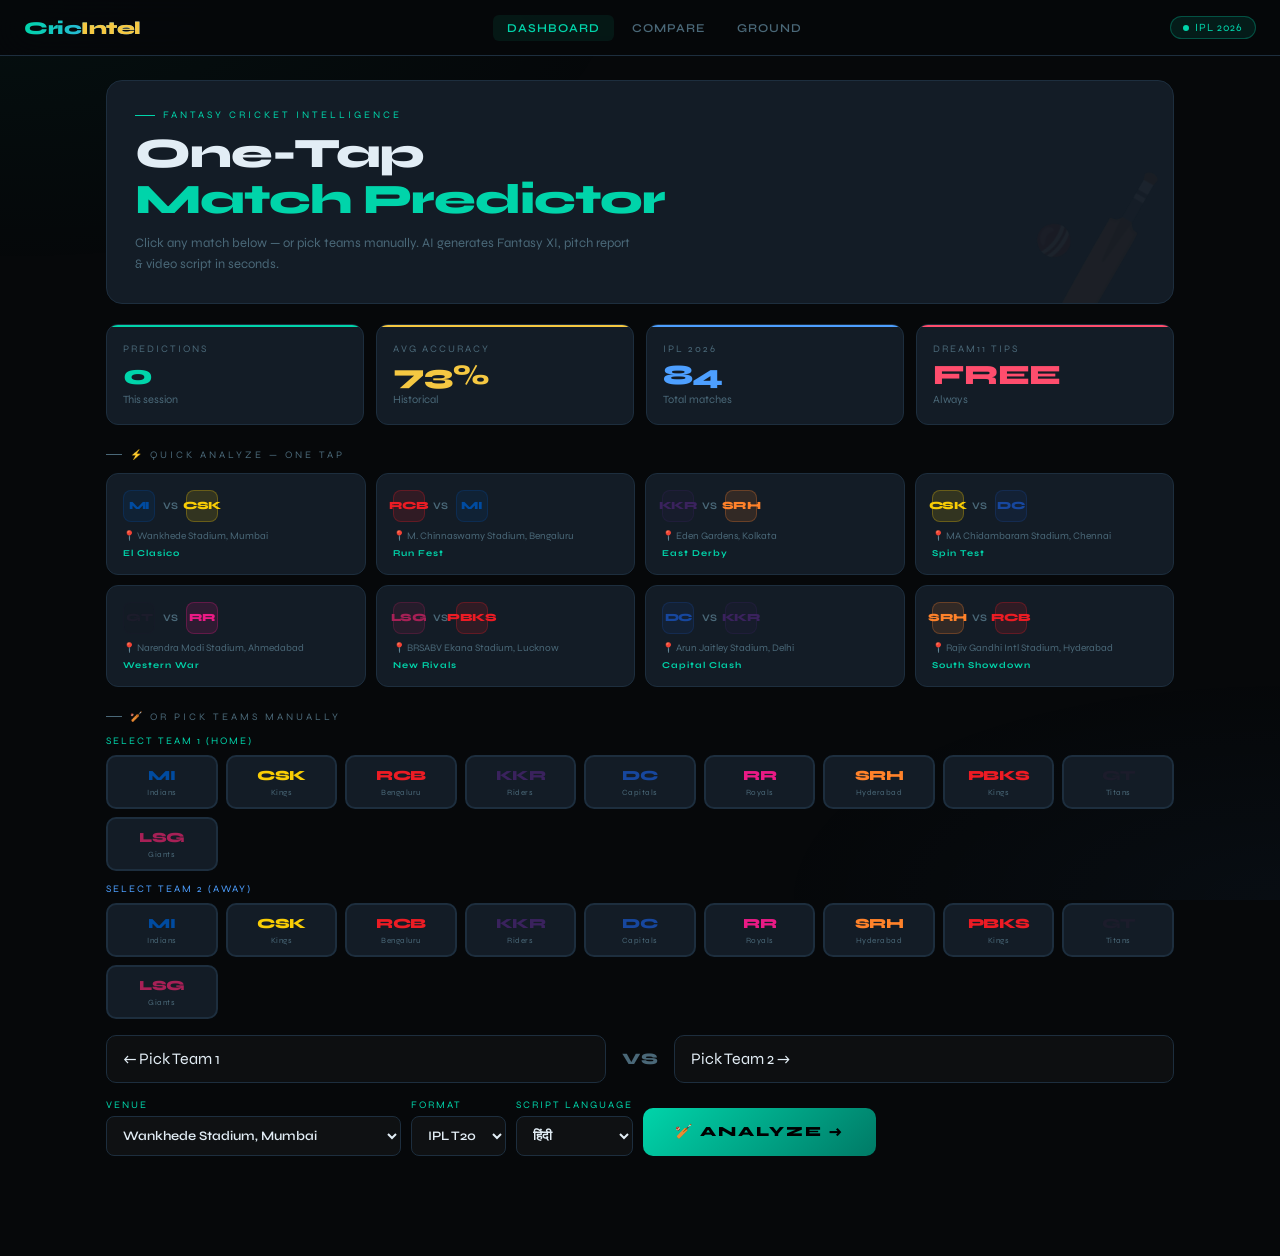
==== index.html @ 8ac92ce8 "Update index.html" ====
<!DOCTYPE html>
<html lang="en">
<head>
<meta charset="UTF-8"/>
<meta name="viewport" content="width=device-width,initial-scale=1.0"/>
<title>CricIntel — Fantasy Cricket Intelligence</title>
<link href="https://fonts.googleapis.com/css2?family=Syne:wght@400;600;700;800&family=DM+Mono:wght@400;500&family=Noto+Sans+Devanagari:wght@400;600&display=swap" rel="stylesheet"/>
<style>
:root {
  --bg: #06080A;
  --s1: #0C1117;
  --s2: #111820;
  --card: #131C26;
  --border: #1D2E3E;
  --accent: #00D4AA;
  --gold: #F5C842;
  --red: #FF4D6D;
  --blue: #4D9FFF;
  --text: #E2EDF5;
  --muted: #4A6878;
  --dim: #2A4050;
  --mono: 'DM Mono', monospace;
}
*{margin:0;padding:0;box-sizing:border-box;}
html{scroll-behavior:smooth;}
body{
  background:var(--bg);
  color:var(--text);
  font-family:'Syne',sans-serif;
  min-height:100vh;
  overflow-x:hidden;
}
body::before{
  content:'';position:fixed;inset:0;
  background:
    radial-gradient(ellipse 100% 60% at 0% 0%,rgba(0,212,170,0.04) 0%,transparent 50%),
    radial-gradient(ellipse 80% 50% at 100% 100%,rgba(77,159,255,0.04) 0%,transparent 50%);
  pointer-events:none;z-index:0;
}

/* NAV */
nav{
  position:sticky;top:0;z-index:100;
  background:rgba(6,8,10,0.85);
  backdrop-filter:blur(20px);
  border-bottom:1px solid var(--border);
  padding:0 24px;
  display:flex;align-items:center;justify-content:space-between;
  height:56px;
}
.nav-logo{
  font-size:18px;font-weight:800;letter-spacing:-0.5px;
  background:linear-gradient(90deg,var(--accent),var(--blue));
  -webkit-background-clip:text;-webkit-text-fill-color:transparent;background-clip:text;
}
.nav-logo span{color:var(--gold);-webkit-text-fill-color:var(--gold);}
.nav-tabs{display:flex;gap:4px;}
.nav-tab{
  background:none;border:none;color:var(--muted);cursor:pointer;
  font-family:'Syne',sans-serif;font-size:12px;font-weight:600;
  letter-spacing:1px;padding:6px 14px;border-radius:6px;
  text-transform:uppercase;transition:all 0.2s;
}
.nav-tab:hover{color:var(--text);background:rgba(255,255,255,0.04);}
.nav-tab.active{color:var(--accent);background:rgba(0,212,170,0.08);}
.nav-pill{
  background:rgba(0,212,170,0.1);border:1px solid rgba(0,212,170,0.3);
  border-radius:100px;padding:4px 12px;font-size:11px;
  color:var(--accent);letter-spacing:1px;display:flex;align-items:center;gap:6px;
}
.live-dot{width:6px;height:6px;background:var(--accent);border-radius:50%;animation:blink 1.5s infinite;}
@keyframes blink{0%,100%{opacity:1;}50%{opacity:0.2;}}

.wrapper{position:relative;z-index:1;max-width:1100px;margin:0 auto;padding:24px 16px 80px;}
.page{display:none;}
.page.active{display:block;animation:fadeIn 0.3s ease;}
@keyframes fadeIn{from{opacity:0;transform:translateY(8px);}to{opacity:1;transform:translateY(0);}}

/* HERO */
.hero-main{
  background:var(--card);border:1px solid var(--border);
  border-radius:16px;padding:28px;position:relative;overflow:hidden;
}
.hero-main::after{
  content:'🏏';position:absolute;right:-10px;bottom:-20px;
  font-size:120px;opacity:0.04;pointer-events:none;transform:rotate(-15deg);
}
.hero-tag{
  font-size:10px;letter-spacing:3px;text-transform:uppercase;
  color:var(--accent);margin-bottom:10px;
  display:flex;align-items:center;gap:8px;
}
.hero-tag::before{content:'';width:20px;height:1px;background:var(--accent);}
.hero-title{
  font-size:clamp(26px,4vw,42px);font-weight:800;line-height:1.1;
  letter-spacing:-1px;margin-bottom:10px;
}
.hero-title em{font-style:normal;color:var(--accent);}
.hero-sub{color:var(--muted);font-size:13px;line-height:1.6;max-width:500px;}

/* STATS ROW */
.stats-row{display:grid;grid-template-columns:repeat(4,1fr);gap:12px;margin:20px 0;}
@media(max-width:640px){.stats-row{grid-template-columns:repeat(2,1fr);}}
.stat-card{
  background:var(--card);border:1px solid var(--border);
  border-radius:12px;padding:18px 16px;position:relative;overflow:hidden;
}
.stat-card::before{content:'';position:absolute;top:0;left:0;right:0;height:2px;}
.stat-card.green::before{background:var(--accent);}
.stat-card.gold::before{background:var(--gold);}
.stat-card.blue::before{background:var(--blue);}
.stat-card.red::before{background:var(--red);}
.stat-label{font-size:10px;letter-spacing:2px;text-transform:uppercase;color:var(--muted);margin-bottom:6px;}
.stat-value{font-size:28px;font-weight:800;letter-spacing:-1px;line-height:1;}
.stat-value.green{color:var(--accent);}
.stat-value.gold{color:var(--gold);}
.stat-value.blue{color:var(--blue);}
.stat-value.red{color:var(--red);}
.stat-sub{font-size:11px;color:var(--muted);margin-top:4px;}

/* ═══ QUICK MATCH CARDS ═══ */
.section-label{
  font-size:10px;letter-spacing:3px;text-transform:uppercase;
  color:var(--muted);margin:24px 0 12px;
  display:flex;align-items:center;gap:8px;
}
.section-label::before{content:'';width:16px;height:1px;background:var(--muted);}

.quick-matches{
  display:grid;grid-template-columns:repeat(auto-fill,minmax(220px,1fr));
  gap:10px;margin-bottom:24px;
}
.quick-match{
  background:var(--card);border:1px solid var(--border);
  border-radius:12px;padding:16px;cursor:pointer;
  transition:all 0.25s;position:relative;overflow:hidden;
}
.quick-match:hover{
  border-color:var(--accent);transform:translateY(-2px);
  box-shadow:0 8px 24px rgba(0,212,170,0.12);
}
.quick-match::after{
  content:'ANALYZE →';position:absolute;bottom:0;left:0;right:0;
  background:linear-gradient(135deg,#00D4AA,#007A66);
  color:#000;font-size:10px;font-weight:800;letter-spacing:2px;
  text-align:center;padding:6px;
  transform:translateY(100%);transition:transform 0.25s;
}
.quick-match:hover::after{transform:translateY(0);}
.qm-teams{display:flex;align-items:center;gap:8px;margin-bottom:8px;}
.qm-badge{
  width:32px;height:32px;border-radius:8px;
  display:flex;align-items:center;justify-content:center;
  font-size:11px;font-weight:800;letter-spacing:-0.5px;
  flex-shrink:0;
}
.qm-vs{font-size:10px;font-weight:700;color:var(--muted);}
.qm-venue{font-size:10px;color:var(--muted);white-space:nowrap;overflow:hidden;text-overflow:ellipsis;}
.qm-format{
  font-size:9px;letter-spacing:1px;font-weight:700;
  color:var(--accent);margin-top:6px;
}

/* ═══ TEAM SELECTOR ═══ */
.team-selector{margin-bottom:20px;}
.team-grid{
  display:grid;grid-template-columns:repeat(auto-fill,minmax(100px,1fr));
  gap:8px;
}
@media(max-width:500px){.team-grid{grid-template-columns:repeat(5,1fr);}}
.team-chip{
  background:var(--card);border:2px solid var(--border);
  border-radius:10px;padding:10px 6px;cursor:pointer;
  text-align:center;transition:all 0.2s;
  display:flex;flex-direction:column;align-items:center;gap:4px;
}
.team-chip:hover{border-color:rgba(255,255,255,0.15);background:rgba(255,255,255,0.03);}
.team-chip.selected{border-color:var(--accent);background:rgba(0,212,170,0.08);}
.team-chip .tc-abbr{
  font-size:14px;font-weight:800;letter-spacing:-0.5px;
}
.team-chip .tc-name{
  font-size:8px;letter-spacing:0.5px;color:var(--muted);
  white-space:nowrap;overflow:hidden;text-overflow:ellipsis;width:100%;
}
.team-chip.selected .tc-name{color:var(--accent);}

.selector-row{
  display:flex;gap:16px;align-items:center;margin-bottom:16px;flex-wrap:wrap;
}
.vs-badge{
  font-size:16px;font-weight:800;color:var(--muted);
  flex-shrink:0;
}
.selected-team-display{
  background:rgba(255,255,255,0.03);border:1px solid var(--border);
  border-radius:10px;padding:10px 16px;flex:1;min-width:120px;
  display:flex;align-items:center;gap:10px;min-height:48px;
}
.selected-team-display.empty{color:var(--muted);font-size:12px;font-style:italic;}
.selected-team-display .st-name{font-size:14px;font-weight:800;}
.selected-team-display .st-venue{font-size:10px;color:var(--muted);}

/* OPTIONS ROW */
.options-row{
  display:flex;gap:10px;margin-bottom:20px;align-items:end;flex-wrap:wrap;
}
.field{display:flex;flex-direction:column;gap:5px;}
.field label{font-size:10px;letter-spacing:2px;text-transform:uppercase;color:var(--accent);}
.field select{
  background:rgba(255,255,255,0.04);border:1px solid var(--border);
  border-radius:8px;color:var(--text);font-family:'Syne',sans-serif;
  font-size:13px;font-weight:600;padding:10px 12px;outline:none;
  transition:all 0.2s;
}
.field select:focus{border-color:var(--accent);background:rgba(0,212,170,0.05);}
.field select option{background:#0C1117;}
.field input{
  background:rgba(255,255,255,0.04);border:1px solid var(--border);
  border-radius:8px;color:var(--text);font-family:'Syne',sans-serif;
  font-size:13px;font-weight:600;padding:10px 12px;outline:none;
  transition:all 0.2s;
}
.field input:focus{border-color:var(--accent);background:rgba(0,212,170,0.05);}

.run-btn{
  background:linear-gradient(135deg,#00D4AA,#007A66);
  border:none;border-radius:8px;color:#000;cursor:pointer;
  font-family:'Syne',sans-serif;font-size:12px;font-weight:800;
  letter-spacing:2px;padding:10px 24px;text-transform:uppercase;
  transition:all 0.2s;white-space:nowrap;height:40px;
}
.run-btn:hover:not(:disabled){transform:translateY(-1px);box-shadow:0 6px 20px rgba(0,212,170,0.3);}
.run-btn:disabled{opacity:0.5;cursor:not-allowed;}
.run-btn.big{
  height:48px;font-size:14px;padding:12px 32px;border-radius:10px;
}

/* MAIN GRID */
.main-grid{display:grid;grid-template-columns:2fr 1fr;gap:16px;}
@media(max-width:800px){.main-grid{grid-template-columns:1fr;}}
.left-col,.right-col{display:flex;flex-direction:column;gap:16px;}

.card{
  background:var(--card);border:1px solid var(--border);
  border-radius:14px;padding:22px;position:relative;overflow:hidden;
}
.card-title{
  font-size:11px;letter-spacing:3px;text-transform:uppercase;
  color:var(--muted);margin-bottom:16px;
  display:flex;align-items:center;gap:8px;
}

/* WIN PROB */
.prob-teams{display:flex;align-items:center;gap:12px;margin-bottom:8px;}
.prob-team{font-size:15px;font-weight:800;min-width:36px;}
.prob-team.t1{color:var(--gold);}
.prob-team.t2{color:var(--blue);}
.prob-track{flex:1;height:10px;background:rgba(255,255,255,0.06);border-radius:100px;overflow:hidden;}
.prob-fill{height:100%;background:linear-gradient(90deg,var(--gold),#FFA500);border-radius:100px;transition:width 1.2s cubic-bezier(0.25,1,0.5,1);width:0%;}
.prob-pcts{display:flex;justify-content:space-between;font-family:var(--mono);font-size:12px;margin-bottom:12px;}
.prob-pcts span:first-child{color:var(--gold);}
.prob-pcts span:last-child{color:var(--blue);}
.winner-line{
  background:rgba(0,212,170,0.07);border:1px solid rgba(0,212,170,0.2);
  border-radius:8px;padding:10px 14px;font-size:12px;font-weight:600;
  color:var(--accent);line-height:1.5;
}

/* PITCH */
.pitch-visual{display:flex;align-items:center;gap:16px;margin-bottom:14px;}
.pitch-oval{
  width:60px;height:80px;border-radius:50%;flex-shrink:0;
  border:2px solid var(--dim);position:relative;overflow:hidden;
  display:flex;align-items:center;justify-content:center;
}
.pitch-oval-fill{position:absolute;inset:0;border-radius:50%;background:linear-gradient(180deg,#4A3520,#5A4228,#3D2A15);opacity:0.8;}
.pitch-type-badge{position:absolute;font-size:8px;letter-spacing:1px;font-weight:700;z-index:1;color:#fff;}
.pitch-info{flex:1;}
.pitch-score-range{font-size:22px;font-weight:800;color:var(--gold);letter-spacing:-1px;margin-bottom:4px;}
.pitch-tags{display:flex;gap:6px;flex-wrap:wrap;margin-top:8px;}
.pitch-tag{background:rgba(255,255,255,0.05);border:1px solid var(--border);border-radius:100px;font-size:10px;letter-spacing:1px;padding:3px 10px;color:var(--muted);}

/* WEATHER */
.weather-row{display:flex;gap:10px;flex-wrap:wrap;}
.weather-item{flex:1;min-width:80px;background:rgba(255,255,255,0.03);border:1px solid var(--border);border-radius:10px;padding:12px;text-align:center;}
.weather-icon{font-size:20px;margin-bottom:4px;}
.weather-val{font-size:16px;font-weight:800;color:var(--text);}
.weather-key{font-size:9px;letter-spacing:1px;text-transform:uppercase;color:var(--muted);margin-top:2px;}

/* PLAYERS GRID */
.players-grid{display:grid;grid-template-columns:repeat(2,1fr);gap:8px;}
.player-row{
  background:rgba(255,255,255,0.03);border:1px solid var(--border);
  border-radius:10px;padding:12px;display:flex;align-items:center;gap:10px;
  transition:all 0.2s;
}
.player-row:hover{border-color:var(--accent);background:rgba(0,212,170,0.04);}
.player-avatar{width:36px;height:36px;border-radius:8px;flex-shrink:0;display:flex;align-items:center;justify-content:center;font-size:16px;}
.player-avatar.bat{background:rgba(245,200,66,0.1);}
.player-avatar.bowl{background:rgba(0,212,170,0.1);}
.player-avatar.all{background:rgba(77,159,255,0.1);}
.player-avatar.wk{background:rgba(255,77,109,0.1);}
.player-info{flex:1;min-width:0;}
.player-name{font-size:12px;font-weight:700;white-space:nowrap;overflow:hidden;text-overflow:ellipsis;}
.player-meta{font-size:10px;color:var(--muted);font-family:var(--mono);}
.player-badge{font-size:9px;font-weight:700;letter-spacing:1px;padding:2px 7px;border-radius:100px;}
.player-badge.c{background:rgba(245,200,66,0.15);color:var(--gold);border:1px solid rgba(245,200,66,0.3);}
.player-badge.vc{background:rgba(77,159,255,0.15);color:var(--blue);border:1px solid rgba(77,159,255,0.3);}

/* H2H */
.h2h-bar{display:flex;height:8px;border-radius:100px;overflow:hidden;margin:10px 0;}
.h2h-t1{background:var(--gold);transition:width 1s ease;}
.h2h-t2{background:var(--blue);transition:width 1s ease;}
.h2h-labels{display:flex;justify-content:space-between;font-size:11px;font-family:var(--mono);}
.h2h-labels span:first-child{color:var(--gold);}
.h2h-labels span:last-child{color:var(--blue);}
.h2h-detail{color:var(--muted);font-size:12px;line-height:1.7;margin-top:10px;}

/* FORM */
.form-row{display:flex;align-items:center;justify-content:space-between;margin-bottom:10px;}
.form-team-name{font-size:12px;font-weight:700;width:40px;}
.form-dots{display:flex;gap:5px;}
.form-dot{width:22px;height:22px;border-radius:6px;font-size:9px;font-weight:700;display:flex;align-items:center;justify-content:center;}
.form-dot.w{background:rgba(0,212,170,0.15);color:var(--accent);border:1px solid rgba(0,212,170,0.3);}
.form-dot.l{background:rgba(255,77,109,0.1);color:var(--red);border:1px solid rgba(255,77,109,0.2);}
.form-dot.n{background:rgba(255,255,255,0.04);color:var(--muted);border:1px solid var(--border);}

/* SCRIPT */
.script-box{
  background:rgba(0,0,0,0.4);border:1px solid rgba(0,212,170,0.15);
  border-radius:10px;padding:16px;font-family:'Noto Sans Devanagari','Syne',sans-serif;
  font-size:13px;line-height:1.9;color:#9EC8D8;white-space:pre-wrap;word-wrap:break-word;
}
.script-actions{display:flex;gap:8px;margin-top:12px;flex-wrap:wrap;}
.action-btn{
  background:rgba(255,255,255,0.05);border:1px solid var(--border);
  border-radius:7px;color:var(--text);cursor:pointer;
  font-family:'Syne',sans-serif;font-size:11px;font-weight:600;
  letter-spacing:1px;padding:8px 14px;text-decoration:none;
  transition:all 0.2s;display:flex;align-items:center;gap:6px;
}
.action-btn:hover{border-color:var(--accent);color:var(--accent);}

/* FANTASY TABLE */
.fantasy-table{width:100%;border-collapse:collapse;}
.fantasy-table th{font-size:9px;letter-spacing:2px;text-transform:uppercase;color:var(--muted);padding:8px 10px;text-align:left;border-bottom:1px solid var(--border);}
.fantasy-table td{padding:10px;font-size:12px;border-bottom:1px solid rgba(255,255,255,0.04);vertical-align:middle;}
.fantasy-table tr:last-child td{border-bottom:none;}
.fantasy-table tr:hover td{background:rgba(255,255,255,0.02);}
.role-pill{font-size:9px;font-weight:700;letter-spacing:1px;padding:2px 8px;border-radius:100px;}
.role-pill.BAT{background:rgba(245,200,66,0.12);color:var(--gold);}
.role-pill.BOWL{background:rgba(0,212,170,0.12);color:var(--accent);}
.role-pill.ALL{background:rgba(77,159,255,0.12);color:var(--blue);}
.role-pill.WK{background:rgba(255,77,109,0.12);color:var(--red);}

/* LOADING */
.loading-overlay{
  display:none;position:fixed;inset:0;z-index:200;
  background:rgba(6,8,10,0.92);backdrop-filter:blur(10px);
  align-items:center;justify-content:center;flex-direction:column;gap:16px;
}
.loading-overlay.show{display:flex;}
.spinner{width:60px;height:60px;border:3px solid var(--border);border-top-color:var(--accent);border-radius:50%;animation:spin 0.8s linear infinite;}
@keyframes spin{to{transform:rotate(360deg);}}
.loading-msg{font-size:14px;font-weight:700;letter-spacing:2px;color:var(--accent);}
.loading-step{font-size:12px;color:var(--muted);}

.err{background:rgba(255,77,109,0.08);border:1px solid rgba(255,77,109,0.25);border-radius:10px;padding:14px;color:var(--red);font-size:13px;margin-bottom:16px;display:none;}
.err.show{display:block;}

/* COMPARE / GROUND */
.compare-stat-row{display:grid;grid-template-columns:1fr auto 1fr;gap:8px;align-items:center;padding:8px 0;border-bottom:1px solid rgba(255,255,255,0.04);}
.compare-stat-row:last-child{border:none;}
.cmp-val{font-family:var(--mono);font-size:13px;font-weight:500;}
.cmp-val.t1{text-align:left;color:var(--gold);}
.cmp-val.t2{text-align:right;color:var(--blue);}
.cmp-val.win-t1{color:var(--accent);font-weight:700;}
.cmp-val.win-t2{color:var(--accent);font-weight:700;}
.cmp-label{text-align:center;font-size:9px;letter-spacing:1px;text-transform:uppercase;color:var(--muted);}
.ground-stats{display:grid;grid-template-columns:repeat(3,1fr);gap:10px;margin-bottom:16px;}
@media(max-width:500px){.ground-stats{grid-template-columns:repeat(2,1fr);}}
.ground-stat{background:rgba(255,255,255,0.03);border:1px solid var(--border);border-radius:10px;padding:14px;text-align:center;}
.ground-stat .val{font-size:22px;font-weight:800;color:var(--text);letter-spacing:-1px;}
.ground-stat .key{font-size:9px;letter-spacing:2px;text-transform:uppercase;color:var(--muted);margin-top:4px;}

/* INPUT ROW for compare/ground */
.input-row{
  display:grid;grid-template-columns:1fr 1fr auto;
  gap:10px;margin-bottom:20px;align-items:end;
}
@media(max-width:600px){.input-row{grid-template-columns:1fr;}}
.empty-state{text-align:center;padding:48px 20px;color:var(--muted);}
.empty-state .big{font-size:48px;margin-bottom:12px;}
.empty-state p{font-size:13px;line-height:1.7;}
</style>
</head>
<body>

<div class="loading-overlay" id="loadingOverlay">
  <div class="spinner"></div>
  <div class="loading-msg">ANALYZING MATCH...</div>
  <div class="loading-step" id="loadingStep">Fetching player data...</div>
</div>

<nav>
  <div class="nav-logo">Cric<span>Intel</span></div>
  <div class="nav-tabs">
    <button class="nav-tab active" data-page="dashboard">Dashboard</button>
    <button class="nav-tab" data-page="compare">Compare</button>
    <button class="nav-tab" data-page="ground">Ground</button>
  </div>
  <div class="nav-pill"><span class="live-dot"></span> IPL 2026</div>
</nav>

<div class="wrapper">

<!-- ════════ DASHBOARD ════════ -->
<div class="page active" id="page-dashboard">

  <div class="hero-main" style="margin-bottom:0;">
    <div class="hero-tag">Fantasy Cricket Intelligence</div>
    <div class="hero-title">One-Tap<br/><em>Match Predictor</em></div>
    <div class="hero-sub">Click any match below — or pick teams manually. AI generates Fantasy XI, pitch report & video script in seconds.</div>
  </div>

  <div class="stats-row">
    <div class="stat-card green"><div class="stat-label">Predictions</div><div class="stat-value green" id="statPred">0</div><div class="stat-sub">This session</div></div>
    <div class="stat-card gold"><div class="stat-label">Avg Accuracy</div><div class="stat-value gold">73%</div><div class="stat-sub">Historical</div></div>
    <div class="stat-card blue"><div class="stat-label">IPL 2026</div><div class="stat-value blue">84</div><div class="stat-sub">Total matches</div></div>
    <div class="stat-card red"><div class="stat-label">Dream11 Tips</div><div class="stat-value red">FREE</div><div class="stat-sub">Always</div></div>
  </div>

  <!-- ⚡ QUICK MATCHES — ONE TAP -->
  <div class="section-label">⚡ Quick Analyze — One Tap</div>
  <div class="quick-matches" id="quickMatches"></div>

  <!-- 🏏 MANUAL PICK -->
  <div class="section-label">🏏 Or Pick Teams Manually</div>

  <div style="margin-bottom:12px;">
    <div style="font-size:10px;letter-spacing:2px;text-transform:uppercase;color:var(--accent);margin-bottom:8px;">Select Team 1 (Home)</div>
    <div class="team-grid" id="teamGrid1"></div>
  </div>

  <div style="margin-bottom:16px;">
    <div style="font-size:10px;letter-spacing:2px;text-transform:uppercase;color:var(--blue);margin-bottom:8px;">Select Team 2 (Away)</div>
    <div class="team-grid" id="teamGrid2"></div>
  </div>

  <!-- Selection display + options -->
  <div class="selector-row">
    <div class="selected-team-display" id="selT1"><span class="empty">← Pick Team 1</span></div>
    <div class="vs-badge">VS</div>
    <div class="selected-team-display" id="selT2"><span class="empty">Pick Team 2 →</span></div>
  </div>

  <div class="options-row">
    <div class="field">
      <label>Venue</label>
      <select id="venueSelect"></select>
    </div>
    <div class="field">
      <label>Format</label>
      <select id="fmt">
        <option>IPL T20</option><option>T20I</option><option>ODI</option><option>Test</option>
      </select>
    </div>
    <div class="field">
      <label>Script Language</label>
      <select id="lang">
        <option value="Hindi">हिंदी</option>
        <option value="Hinglish">Hinglish</option>
        <option value="English">English</option>
      </select>
    </div>
    <button class="run-btn big" id="runBtn" onclick="analyze()">🏏 ANALYZE →</button>
  </div>

  <div class="err" id="errBox"></div>

  <!-- RESULTS -->
  <div id="resultsArea" style="display:none;">
    <div class="main-grid">
      <div class="left-col">
        <div class="card"><div class="card-title">⚡ Win Probability</div>
          <div class="prob-teams"><div class="prob-team t1" id="t1label">—</div><div class="prob-track"><div class="prob-fill" id="probFill"></div></div><div class="prob-team t2" id="t2label">—</div></div>
          <div class="prob-pcts"><span id="p1pct">—</span><span id="p2pct">—</span></div>
          <div class="winner-line" id="winnerLine">—</div>
        </div>
        <div class="card"><div class="card-title">🏟️ Pitch Report</div>
          <div class="pitch-visual"><div class="pitch-oval"><div class="pitch-oval-fill"></div><div class="pitch-type-badge" id="pitchTypeBadge">—</div></div>
            <div class="pitch-info"><div class="stat-label">Expected Score Range</div><div class="pitch-score-range" id="pitchScore">—</div><div class="pitch-tags" id="pitchTags"></div></div>
          </div><div style="color:var(--muted);font-size:13px;line-height:1.7;" id="pitchDesc">—</div>
        </div>
        <div class="card"><div class="card-title">🌤️ Weather</div><div class="weather-row" id="weatherRow"></div><div style="color:var(--muted);font-size:12px;line-height:1.7;margin-top:12px;" id="weatherDesc">—</div></div>
        <div class="card"><div class="card-title">🎯 Fantasy XI — Dream11</div>
          <table class="fantasy-table"><thead><tr><th>Player</th><th>Team</th><th>Role</th><th>Pick</th></tr></thead><tbody id="fantasyTbody"></tbody></table>
        </div>
        <div class="card"><div class="card-title">🎬 AI Video Script</div>
          <div class="script-box" id="scriptBox">—</div>
          <div class="script-actions">
            <button class="action-btn" onclick="copyScript()">📋 Copy Script</button>
            <a class="action-btn" href="https://studio.d-id.com" target="_blank">🤖 D-ID</a>
            <a class="action-btn" href="https://app.heygen.com" target="_blank">🎙️ HeyGen</a>
          </div>
        </div>
      </div>
      <div class="right-col">
        <div class="card"><div class="card-title">⚔️ Head to Head</div>
          <div class="h2h-bar"><div class="h2h-t1" id="h2hT1Bar" style="width:50%"></div><div class="h2h-t2" id="h2hT2Bar" style="width:50%"></div></div>
          <div class="h2h-labels"><span id="h2hT1lbl">—</span><span id="h2hT2lbl">—</span></div>
          <div class="h2h-detail" id="h2hDetail">—</div>
        </div>
        <div class="card"><div class="card-title">📈 Recent Form</div><div id="formRows"></div><div style="color:var(--muted);font-size:12px;line-height:1.7;margin-top:10px;" id="formDesc">—</div></div>
        <div class="card"><div class="card-title">🌟 Key Players</div><div class="players-grid" id="keyPlayersGrid"></div></div>
      </div>
    </div>
  </div>
</div>

<!-- ════════ COMPARE ════════ -->
<div class="page" id="page-compare">
  <div class="hero-main card" style="margin-bottom:20px;">
    <div class="hero-tag">Player Intelligence</div>
    <div class="hero-title" style="font-size:28px;">Player <em>Comparison</em></div>
    <div class="hero-sub">Compare any two players — batting, bowling, fantasy value.</div>
  </div>
  <div class="section-label">⚡ Popular Comparisons — One Tap</div>
  <div class="quick-matches" id="quickCompares"></div>
  <div class="input-row">
    <div class="field"><label>Player 1</label><input id="cp1" placeholder="e.g. Virat Kohli"/></div>
    <div class="field"><label>Player 2</label><input id="cp2" placeholder="e.g. Rohit Sharma"/></div>
    <button class="run-btn" onclick="comparePlayers()">COMPARE →</button>
  </div>
  <div class="err" id="errCompare"></div>
  <div id="compareResult"><div class="empty-state"><div class="big">⚔️</div><p>Click a quick comparison or enter player names above</p></div></div>
</div>

<!-- ════════ GROUND ════════ -->
<div class="page" id="page-ground">
  <div class="hero-main card" style="margin-bottom:20px;">
    <div class="hero-tag">Ground Intelligence</div>
    <div class="hero-title" style="font-size:28px;">Ground <em>History</em></div>
    <div class="hero-sub">Deep pitch analysis — avg scores, toss impact, records.</div>
  </div>
  <div class="section-label">⚡ Popular Grounds — One Tap</div>
  <div class="quick-matches" id="quickGrounds"></div>
  <div class="input-row">
    <div class="field"><label>Ground</label><input id="groundInput" placeholder="e.g. Eden Gardens"/></div>
    <div class="field"><label>Format</label><select id="groundFmt"><option>IPL T20</option><option>T20I</option><option>ODI</option><option>Test</option></select></div>
    <button class="run-btn" onclick="analyzeGround()">ANALYZE →</button>
  </div>
  <div class="err" id="errGround"></div>
  <div id="groundResult"><div class="empty-state"><div class="big">🏟️</div><p>Click a ground above or enter a name manually</p></div></div>
</div>

</div>

<script>
// ═══════════════════════════════════════════════════════════
// IPL TEAM DATABASE
// ═══════════════════════════════════════════════════════════
const TEAMS = [
  { name:'Mumbai Indians', abbr:'MI', color:'#004BA0', home:'Wankhede Stadium, Mumbai' },
  { name:'Chennai Super Kings', abbr:'CSK', color:'#F9CD05', home:'MA Chidambaram Stadium, Chennai' },
  { name:'Royal Challengers Bengaluru', abbr:'RCB', color:'#EC1C24', home:'M. Chinnaswamy Stadium, Bengaluru' },
  { name:'Kolkata Knight Riders', abbr:'KKR', color:'#3A225D', home:'Eden Gardens, Kolkata' },
  { name:'Delhi Capitals', abbr:'DC', color:'#17479E', home:'Arun Jaitley Stadium, Delhi' },
  { name:'Rajasthan Royals', abbr:'RR', color:'#EA1A85', home:'Sawai Mansingh Stadium, Jaipur' },
  { name:'Sunrisers Hyderabad', abbr:'SRH', color:'#FF822A', home:'Rajiv Gandhi Intl Stadium, Hyderabad' },
  { name:'Punjab Kings', abbr:'PBKS', color:'#ED1B24', home:'IS Bindra Stadium, Mohali' },
  { name:'Gujarat Titans', abbr:'GT', color:'#1C1C2B', home:'Narendra Modi Stadium, Ahmedabad' },
  { name:'Lucknow Super Giants', abbr:'LSG', color:'#A72056', home:'BRSABV Ekana Stadium, Lucknow' },
];

const VENUES = [...new Set(TEAMS.map(t => t.home))];

const QUICK_MATCHES = [
  { t1:'MI', t2:'CSK', venue:'Wankhede Stadium, Mumbai', label:'El Clasico' },
  { t1:'RCB', t2:'MI', venue:'M. Chinnaswamy Stadium, Bengaluru', label:'Run Fest' },
  { t1:'KKR', t2:'SRH', venue:'Eden Gardens, Kolkata', label:'East Derby' },
  { t1:'CSK', t2:'DC', venue:'MA Chidambaram Stadium, Chennai', label:'Spin Test' },
  { t1:'GT', t2:'RR', venue:'Narendra Modi Stadium, Ahmedabad', label:'Western War' },
  { t1:'LSG', t2:'PBKS', venue:'BRSABV Ekana Stadium, Lucknow', label:'New Rivals' },
  { t1:'DC', t2:'KKR', venue:'Arun Jaitley Stadium, Delhi', label:'Capital Clash' },
  { t1:'SRH', t2:'RCB', venue:'Rajiv Gandhi Intl Stadium, Hyderabad', label:'South Showdown' },
];

const QUICK_COMPARES = [
  { p1:'Virat Kohli', p2:'Rohit Sharma' },
  { p1:'Suryakumar Yadav', p2:'KL Rahul' },
  { p1:'Jasprit Bumrah', p2:'Mohammed Shami' },
  { p1:'Rashid Khan', p2:'Yuzvendra Chahal' },
  { p1:'Hardik Pandya', p2:'Ravindra Jadeja' },
  { p1:'Shubman Gill', p2:'Yashasvi Jaiswal' },
];

const QUICK_GROUNDS = [
  'Wankhede Stadium, Mumbai',
  'M. Chinnaswamy Stadium, Bengaluru',
  'Eden Gardens, Kolkata',
  'MA Chidambaram Stadium, Chennai',
  'Narendra Modi Stadium, Ahmedabad',
  'Arun Jaitley Stadium, Delhi',
];

// ═══════════════════════════════════════════════════════════
// STATE
// ═══════════════════════════════════════════════════════════
let selectedT1 = null, selectedT2 = null, predCount = 0;

function teamByAbbr(a) { return TEAMS.find(t => t.abbr === a); }

// ═══════════════════════════════════════════════════════════
// INIT — Render all clickable elements
// ═══════════════════════════════════════════════════════════
function init() {
  // Quick matches
  document.getElementById('quickMatches').innerHTML = QUICK_MATCHES.map((m,i) => {
    const t1 = teamByAbbr(m.t1), t2 = teamByAbbr(m.t2);
    return `<div class="quick-match" onclick="quickAnalyze(${i})">
      <div class="qm-teams">
        <div class="qm-badge" style="background:${t1.color}22;color:${t1.color};border:1px solid ${t1.color}44">${t1.abbr}</div>
        <div class="qm-vs">VS</div>
        <div class="qm-badge" style="background:${t2.color}22;color:${t2.color};border:1px solid ${t2.color}44">${t2.abbr}</div>
      </div>
      <div class="qm-venue">📍 ${m.venue}</div>
      <div class="qm-format">${m.label}</div>
    </div>`;
  }).join('');

  // Team grids
  ['teamGrid1','teamGrid2'].forEach((id, idx) => {
    document.getElementById(id).innerHTML = TEAMS.map(t =>
      `<div class="team-chip" data-grid="${idx+1}" data-abbr="${t.abbr}" onclick="selectTeam(${idx+1},'${t.abbr}')">
        <div class="tc-abbr" style="color:${t.color}">${t.abbr}</div>
        <div class="tc-name">${t.name.split(' ').slice(-1)[0]}</div>
      </div>`
    ).join('');
  });

  // Venue dropdown
  const vs = document.getElementById('venueSelect');
  vs.innerHTML = VENUES.map(v => `<option value="${v}">${v}</option>`).join('');

  // Quick compares
  document.getElementById('quickCompares').innerHTML = QUICK_COMPARES.map(function(c,i) {
    var parts1 = c.p1.split(' ');
    var parts2 = c.p2.split(' ');
    var abbr1 = (parts1.length > 1 ? parts1[1] : parts1[0]).substring(0,3).toUpperCase();
    var abbr2 = (parts2.length > 1 ? parts2[1] : parts2[0]).substring(0,3).toUpperCase();
    return '<div class="quick-match" onclick="quickCompare('+i+')">' +
      '<div class="qm-teams">' +
        '<div class="qm-badge" style="background:rgba(245,200,66,0.15);color:var(--gold);border:1px solid rgba(245,200,66,0.3)">' + abbr1 + '</div>' +
        '<div class="qm-vs">VS</div>' +
        '<div class="qm-badge" style="background:rgba(77,159,255,0.15);color:var(--blue);border:1px solid rgba(77,159,255,0.3)">' + abbr2 + '</div>' +
      '</div>' +
      '<div class="qm-venue">' + c.p1 + ' vs ' + c.p2 + '</div>' +
    '</div>';
  }).join('');

  // Quick grounds
  document.getElementById('quickGrounds').innerHTML = QUICK_GROUNDS.map((g,i) =>
    `<div class="quick-match" onclick="quickGround(${i})">
      <div style="font-size:24px;margin-bottom:6px;">🏟️</div>
      <div class="qm-venue" style="white-space:normal;">${g}</div>
    </div>`
  ).join('');

  // Nav tabs
  document.querySelectorAll('.nav-tab').forEach(tab => {
    tab.addEventListener('click', function() {
      document.querySelectorAll('.page').forEach(p => p.classList.remove('active'));
      document.querySelectorAll('.nav-tab').forEach(t => t.classList.remove('active'));
      document.getElementById('page-' + this.dataset.page).classList.add('active');
      this.classList.add('active');
    });
  });
}

// ═══════════════════════════════════════════════════════════
// TEAM SELECTION
// ═══════════════════════════════════════════════════════════
function selectTeam(grid, abbr) {
  const team = teamByAbbr(abbr);
  // Deselect previous in this grid
  document.querySelectorAll(`#teamGrid${grid} .team-chip`).forEach(c => c.classList.remove('selected'));
  document.querySelector(`#teamGrid${grid} [data-abbr="${abbr}"]`).classList.add('selected');

  if (grid === 1) {
    selectedT1 = team;
    document.getElementById('selT1').innerHTML = `<div><div class="st-name" style="color:${team.color}">${team.name}</div><div class="st-venue">📍 ${team.home}</div></div>`;
    document.getElementById('venueSelect').value = team.home;
  } else {
    selectedT2 = team;
    document.getElementById('selT2').innerHTML = `<div><div class="st-name" style="color:${team.color}">${team.name}</div><div class="st-venue">📍 ${team.home}</div></div>`;
  }
}

// ═══════════════════════════════════════════════════════════
// QUICK ACTIONS
// ═══════════════════════════════════════════════════════════
function quickAnalyze(idx) {
  const m = QUICK_MATCHES[idx];
  const t1 = teamByAbbr(m.t1), t2 = teamByAbbr(m.t2);
  selectedT1 = t1; selectedT2 = t2;
  document.getElementById('venueSelect').value = m.venue;
  // Update display
  document.getElementById('selT1').innerHTML = `<div><div class="st-name" style="color:${t1.color}">${t1.name}</div></div>`;
  document.getElementById('selT2').innerHTML = `<div><div class="st-name" style="color:${t2.color}">${t2.name}</div></div>`;
  analyze();
}

function quickCompare(idx) {
  const c = QUICK_COMPARES[idx];
  document.getElementById('cp1').value = c.p1;
  document.getElementById('cp2').value = c.p2;
  comparePlayers();
}

function quickGround(idx) {
  document.getElementById('groundInput').value = QUICK_GROUNDS[idx];
  analyzeGround();
}

// ═══════════════════════════════════════════════════════════
// LOADING
// ═══════════════════════════════════════════════════════════
const steps = ['Crunching numbers...','Reading pitch...','Checking form...','Building Fantasy XI...','Writing script...'];
let stepIdx=0, stepTimer;
function showLoading(){stepIdx=0;document.getElementById('loadingStep').textContent=steps[0];stepTimer=setInterval(()=>{stepIdx=(stepIdx+1)%steps.length;document.getElementById('loadingStep').textContent=steps[stepIdx];},1400);document.getElementById('loadingOverlay').classList.add('show');}
function hideLoading(){clearInterval(stepTimer);document.getElementById('loadingOverlay').classList.remove('show');}

// ═══════════════════════════════════════════════════════════
// API
// ═══════════════════════════════════════════════════════════
async function callAI(system, user) {
  const res = await fetch('https://api.anthropic.com/v1/messages', {
    method:'POST',
    headers:{'Content-Type':'application/json'},
    body:JSON.stringify({
      model:'claude-sonnet-4-20250514',
      max_tokens:1800,
      system,
      messages:[{role:'user',content:user}]
    })
  });
  if(!res.ok) throw new Error('API Error '+res.status);
  const d = await res.json();
  const text = d.content.map(b=>b.text||'').join('');
  return JSON.parse(text.replace(/```json|```/g,'').trim());
}

// ═══════════════════════════════════════════════════════════
// MAIN ANALYZE
// ═══════════════════════════════════════════════════════════
async function analyze() {
  const t1 = selectedT1?.name;
  const t2 = selectedT2?.name;
  const venue = document.getElementById('venueSelect').value;
  const fmt = document.getElementById('fmt').value;
  const lang = document.getElementById('lang').value;
  const errBox = document.getElementById('errBox');
  errBox.classList.remove('show');

  if(!t1||!t2){errBox.textContent='❌ Please select both teams.';errBox.classList.add('show');return;}
  if(t1===t2){errBox.textContent='❌ Pick two different teams.';errBox.classList.add('show');return;}

  document.getElementById('runBtn').disabled=true;
  showLoading();

  const system=`You are CRICKET ORACLE — expert AI cricket analyst. Return ONLY valid JSON, no markdown.
Use real player names, real stats, real venue data. Be specific and confident.

JSON (all fields required):
{"homeWinPct":<int>,"awayWinPct":<int,sum=100>,"predictedWinner":"<team>","winReason":"<1 sentence>",
"pitchType":"<FLAT/SEAM/SPIN/PACE/SLOW>","pitchScoreRange":"<e.g.170-190>","pitchTags":["<t1>","<t2>","<t3>"],
"pitchDesc":"<3 sentences>",
"weather":{"temp":"<e.g.32°C>","humidity":"<e.g.68%>","wind":"<e.g.12km/h>","dewRisk":"<High/Med/Low>","rainRisk":"<e.g.5%>"},
"weatherDesc":"<2 sentences>",
"h2hT1Wins":<int>,"h2hT2Wins":<int>,"h2hTotal":<int>,"h2hDetail":"<2 sentences>",
"t1Form":["W","L","W","W","L"],"t2Form":["W","W","L","W","L"],"formDesc":"<2 sentences>",
"keyPlayers":[{"name":"<player>","team":"<abbr>","role":"<BAT|BOWL|ALL|WK>","stat":"<key stat>"},{"name":"<p>","team":"<a>","role":"<r>","stat":"<s>"},{"name":"<p>","team":"<a>","role":"<r>","stat":"<s>"},{"name":"<p>","team":"<a>","role":"<r>","stat":"<s>"}],
"fantasyXI":[{"name":"<p>","team":"<a>","role":"<BAT|BOWL|ALL|WK>","pick":"C"},{"name":"<p>","team":"<a>","role":"<r>","pick":"VC"},{"name":"<p>","team":"<a>","role":"<r>","pick":""},{"name":"<p>","team":"<a>","role":"<r>","pick":""},{"name":"<p>","team":"<a>","role":"<r>","pick":""},{"name":"<p>","team":"<a>","role":"<r>","pick":""},{"name":"<p>","team":"<a>","role":"<r>","pick":""},{"name":"<p>","team":"<a>","role":"<r>","pick":""},{"name":"<p>","team":"<a>","role":"<r>","pick":""},{"name":"<p>","team":"<a>","role":"<r>","pick":""},{"name":"<p>","team":"<a>","role":"<r>","pick":""}],
"script":"<80-100 word energetic video script in ${lang}. TV anchor style. Cover: intro, pitch, 2 players, prediction, captain pick. Hindi/Hinglish = Devanagari.>"}`;

  const user=`${t1} vs ${t2} | ${fmt} | ${venue} | Script: ${lang}. JSON only.`;

  try{
    const d=await callAI(system,user);
    hideLoading();
    renderDashboard(d,t1,t2);
    predCount++;
    document.getElementById('statPred').textContent=predCount;
  }catch(e){
    hideLoading();
    errBox.textContent='❌ Failed: '+e.message;
    errBox.classList.add('show');
  }finally{document.getElementById('runBtn').disabled=false;}
}

function abbr(name){return name.split(' ').map(w=>w[0]).join('').substring(0,3).toUpperCase();}
const roleEmoji={BAT:'🏏',BOWL:'⚡',ALL:'🌟',WK:'🧤'};

function renderDashboard(d,t1,t2){
  const a1=abbr(t1),a2=abbr(t2);
  document.getElementById('t1label').textContent=a1;
  document.getElementById('t2label').textContent=a2;
  document.getElementById('p1pct').textContent=d.homeWinPct+'%';
  document.getElementById('p2pct').textContent=d.awayWinPct+'%';
  document.getElementById('winnerLine').textContent='🏆 '+d.predictedWinner+' — '+d.winReason;
  setTimeout(()=>document.getElementById('probFill').style.width=d.homeWinPct+'%',200);

  document.getElementById('pitchTypeBadge').textContent=d.pitchType||'';
  document.getElementById('pitchScore').textContent=d.pitchScoreRange||'—';
  document.getElementById('pitchDesc').textContent=d.pitchDesc||'—';
  document.getElementById('pitchTags').innerHTML=(d.pitchTags||[]).map(t=>`<span class="pitch-tag">${t}</span>`).join('');

  const w=d.weather||{};
  document.getElementById('weatherRow').innerHTML=[
    {icon:'🌡️',val:w.temp||'—',key:'Temp'},{icon:'💧',val:w.humidity||'—',key:'Humidity'},
    {icon:'💨',val:w.wind||'—',key:'Wind'},{icon:'🌙',val:w.dewRisk||'—',key:'Dew'},{icon:'🌧️',val:w.rainRisk||'—',key:'Rain'},
  ].map(i=>`<div class="weather-item"><div class="weather-icon">${i.icon}</div><div class="weather-val">${i.val}</div><div class="weather-key">${i.key}</div></div>`).join('');
  document.getElementById('weatherDesc').textContent=d.weatherDesc||'—';

  const tot=d.h2hTotal||1;
  document.getElementById('h2hT1Bar').style.width=(d.h2hT1Wins/tot*100)+'%';
  document.getElementById('h2hT2Bar').style.width=(d.h2hT2Wins/tot*100)+'%';
  document.getElementById('h2hT1lbl').textContent=a1+': '+d.h2hT1Wins;
  document.getElementById('h2hT2lbl').textContent=a2+': '+d.h2hT2Wins;
  document.getElementById('h2hDetail').textContent=d.h2hDetail||'—';

  document.getElementById('formRows').innerHTML=[{name:a1,form:d.t1Form||[]},{name:a2,form:d.t2Form||[]}].map(r=>
    `<div class="form-row"><div class="form-team-name">${r.name}</div><div class="form-dots">${r.form.map(f=>`<div class="form-dot ${f==='W'?'w':f==='L'?'l':'n'}">${f}</div>`).join('')}</div></div>`
  ).join('');
  document.getElementById('formDesc').textContent=d.formDesc||'—';

  document.getElementById('keyPlayersGrid').innerHTML=(d.keyPlayers||[]).map(p=>
    `<div class="player-row"><div class="player-avatar ${p.role.toLowerCase()}">${roleEmoji[p.role]||'🏏'}</div><div class="player-info"><div class="player-name">${p.name}</div><div class="player-meta">${p.team} · ${p.stat}</div></div></div>`
  ).join('');

  document.getElementById('fantasyTbody').innerHTML=(d.fantasyXI||[]).map(p=>
    `<tr><td style="font-weight:700">${p.name}</td><td style="color:var(--muted)">${p.team}</td><td><span class="role-pill ${p.role}">${p.role}</span></td><td>${p.pick==='C'?'<span class="player-badge c">C</span>':p.pick==='VC'?'<span class="player-badge vc">VC</span>':''}</td></tr>`
  ).join('');

  document.getElementById('scriptBox').textContent=d.script||'—';
  document.getElementById('resultsArea').style.display='block';
  document.getElementById('resultsArea').scrollIntoView({behavior:'smooth',block:'start'});
}

function copyScript(){
  navigator.clipboard.writeText(document.getElementById('scriptBox').textContent).then(()=>{
    const b=document.querySelector('.script-actions .action-btn');
    b.textContent='✅ Copied!';setTimeout(()=>b.textContent='📋 Copy Script',2000);
  });
}

// ═══════════════════════════════════════════════════════════
// COMPARE
// ═══════════════════════════════════════════════════════════
async function comparePlayers(){
  const p1=document.getElementById('cp1').value.trim();
  const p2=document.getElementById('cp2').value.trim();
  const err=document.getElementById('errCompare');
  err.classList.remove('show');
  if(!p1||!p2){err.textContent='❌ Enter both players.';err.classList.add('show');return;}
  showLoading();
  const system=`Cricket analyst. Compare two IPL players. Return ONLY JSON:
{"p1":{"name":"<name>","team":"<IPL team>","role":"<BAT|BOWL|ALL|WK>","stats":[{"label":"Matches","val":"<v>"},{"label":"Runs","val":"<v>"},{"label":"Average","val":"<v>"},{"label":"Strike Rate","val":"<v>"},{"label":"50s/100s","val":"<v>"},{"label":"Best Score","val":"<v>"},{"label":"Wickets","val":"<v>"},{"label":"Economy","val":"<v>"},{"label":"Fantasy Avg Pts","val":"<v>"}]},
"p2":{"name":"<name>","team":"<team>","role":"<role>","stats":[same 9 labels]},
"verdict":"<3-4 sentence analysis>"}`;
  try{
    const d=await callAI(system,`Compare: ${p1} vs ${p2} in IPL. JSON only.`);
    hideLoading();renderCompare(d);
  }catch(e){hideLoading();err.textContent='❌ '+e.message;err.classList.add('show');}
}

function renderCompare(d){
  const better=(v1,v2,h=true)=>{const n1=parseFloat(v1),n2=parseFloat(v2);if(isNaN(n1)||isNaN(n2))return['',''];return h?[n1>=n2?'win-t1':'',n2>n1?'win-t2':'']:[n1<=n2?'win-t1':'',n2<n1?'win-t2':''];};
  const rows=d.p1.stats.map((s,i)=>{const s2=d.p2.stats[i];const[c1,c2]=better(s.val,s2.val,s.label!=='Economy');
    return `<div class="compare-stat-row"><div class="cmp-val t1 ${c1}">${s.val}</div><div class="cmp-label">${s.label}</div><div class="cmp-val t2 ${c2}">${s2.val}</div></div>`;}).join('');
  document.getElementById('compareResult').innerHTML=`<div class="card">
    <div style="display:grid;grid-template-columns:1fr 40px 1fr;gap:16px;text-align:center;margin-bottom:20px;">
      <div><div style="font-size:22px;font-weight:800;color:var(--gold)">${d.p1.name}</div><div style="font-size:11px;color:var(--muted);margin-top:2px">${d.p1.team} · ${d.p1.role}</div></div>
      <div style="font-size:18px;font-weight:800;color:var(--muted);padding-top:8px">VS</div>
      <div><div style="font-size:22px;font-weight:800;color:var(--blue)">${d.p2.name}</div><div style="font-size:11px;color:var(--muted);margin-top:2px">${d.p2.team} · ${d.p2.role}</div></div>
    </div>${rows}
    <div style="margin-top:16px;background:rgba(0,212,170,0.06);border:1px solid rgba(0,212,170,0.2);border-radius:10px;padding:14px;font-size:13px;line-height:1.7;color:var(--accent)">🧠 ${d.verdict}</div></div>`;
}

// ═══════════════════════════════════════════════════════════
// GROUND
// ═══════════════════════════════════════════════════════════
async function analyzeGround(){
  const ground=document.getElementById('groundInput').value.trim();
  const fmt=document.getElementById('groundFmt').value;
  const err=document.getElementById('errGround');
  err.classList.remove('show');
  if(!ground){err.textContent='❌ Enter a ground.';err.classList.add('show');return;}
  showLoading();
  const system=`Ground expert. Return ONLY JSON:
{"groundName":"<name>","city":"<city>","country":"<country>","capacity":"<e.g.33,000>",
"stats":[{"key":"Avg 1st Inn Score","val":"<v>"},{"key":"Avg 2nd Inn Score","val":"<v>"},{"key":"Toss Winner Wins","val":"<v>"},{"key":"Bat 1st Wins","val":"<v>"},{"key":"Highest Score","val":"<v>"},{"key":"Lowest Score","val":"<v>"},{"key":"Pace Wickets %","val":"<v>"},{"key":"Spin Wickets %","val":"<v>"},{"key":"Dew Impact","val":"<v>"}],
"pitchType":"<Flat/Seam/Spin/Balanced>","battingAdvantage":<1-10>,
"keyFact1":"<fact>","keyFact2":"<fact>","keyFact3":"<fact>",
"fantasyTip":"<2-3 sentences>","overview":"<3-4 sentences>"}`;
  try{
    const d=await callAI(system,`Analyze: ${ground} for ${fmt}. JSON only.`);
    hideLoading();renderGround(d);
  }catch(e){hideLoading();err.textContent='❌ '+e.message;err.classList.add('show');}
}

function renderGround(d){
  const adv=d.battingAdvantage||5;
  const statsHtml=(d.stats||[]).map(s=>`<div class="ground-stat"><div class="val">${s.val}</div><div class="key">${s.key}</div></div>`).join('');
  document.getElementById('groundResult').innerHTML=`<div class="card" style="margin-bottom:16px;">
    <div style="display:flex;align-items:flex-start;justify-content:space-between;margin-bottom:16px;flex-wrap:wrap;gap:10px">
      <div><div style="font-size:22px;font-weight:800;letter-spacing:-0.5px">${d.groundName}</div><div style="font-size:12px;color:var(--muted);margin-top:2px">${d.city} · ${d.country} · Cap: ${d.capacity}</div></div>
      <div style="background:rgba(245,200,66,0.1);border:1px solid rgba(245,200,66,0.3);border-radius:8px;padding:8px 14px;text-align:center"><div style="font-size:10px;letter-spacing:2px;text-transform:uppercase;color:var(--muted)">Pitch</div><div style="font-size:16px;font-weight:800;color:var(--gold)">${d.pitchType}</div></div>
    </div>
    <div style="margin-bottom:12px"><div style="font-size:10px;letter-spacing:2px;text-transform:uppercase;color:var(--muted);margin-bottom:6px">Batting Advantage</div><div style="height:8px;background:rgba(255,255,255,0.06);border-radius:100px;overflow:hidden"><div style="height:100%;width:${adv*10}%;background:linear-gradient(90deg,var(--accent),var(--gold));border-radius:100px;transition:width 1s ease"></div></div><div style="display:flex;justify-content:space-between;font-size:10px;color:var(--muted);margin-top:4px"><span>Bowler-friendly</span><span>Batter-friendly</span></div></div>
    <div style="color:var(--muted);font-size:13px;line-height:1.7;margin-bottom:14px">${d.overview}</div>
    <div class="ground-stats">${statsHtml}</div>
    <div style="display:flex;flex-direction:column;gap:8px;margin-bottom:14px">${[d.keyFact1,d.keyFact2,d.keyFact3].map(f=>`<div style="background:rgba(255,255,255,0.03);border:1px solid var(--border);border-radius:8px;padding:10px 14px;font-size:12px;color:var(--text)">⚡ ${f}</div>`).join('')}</div>
    <div style="background:rgba(0,212,170,0.06);border:1px solid rgba(0,212,170,0.2);border-radius:10px;padding:14px"><div style="font-size:10px;letter-spacing:2px;text-transform:uppercase;color:var(--accent);margin-bottom:6px">🎯 Fantasy Tip</div><div style="font-size:13px;line-height:1.7;color:var(--text)">${d.fantasyTip}</div></div></div>`;
}

// INIT
document.addEventListener('DOMContentLoaded', function() {
  try { init(); } catch(e) { console.error('Init error:', e); }
});
</script>
</body>
</html>
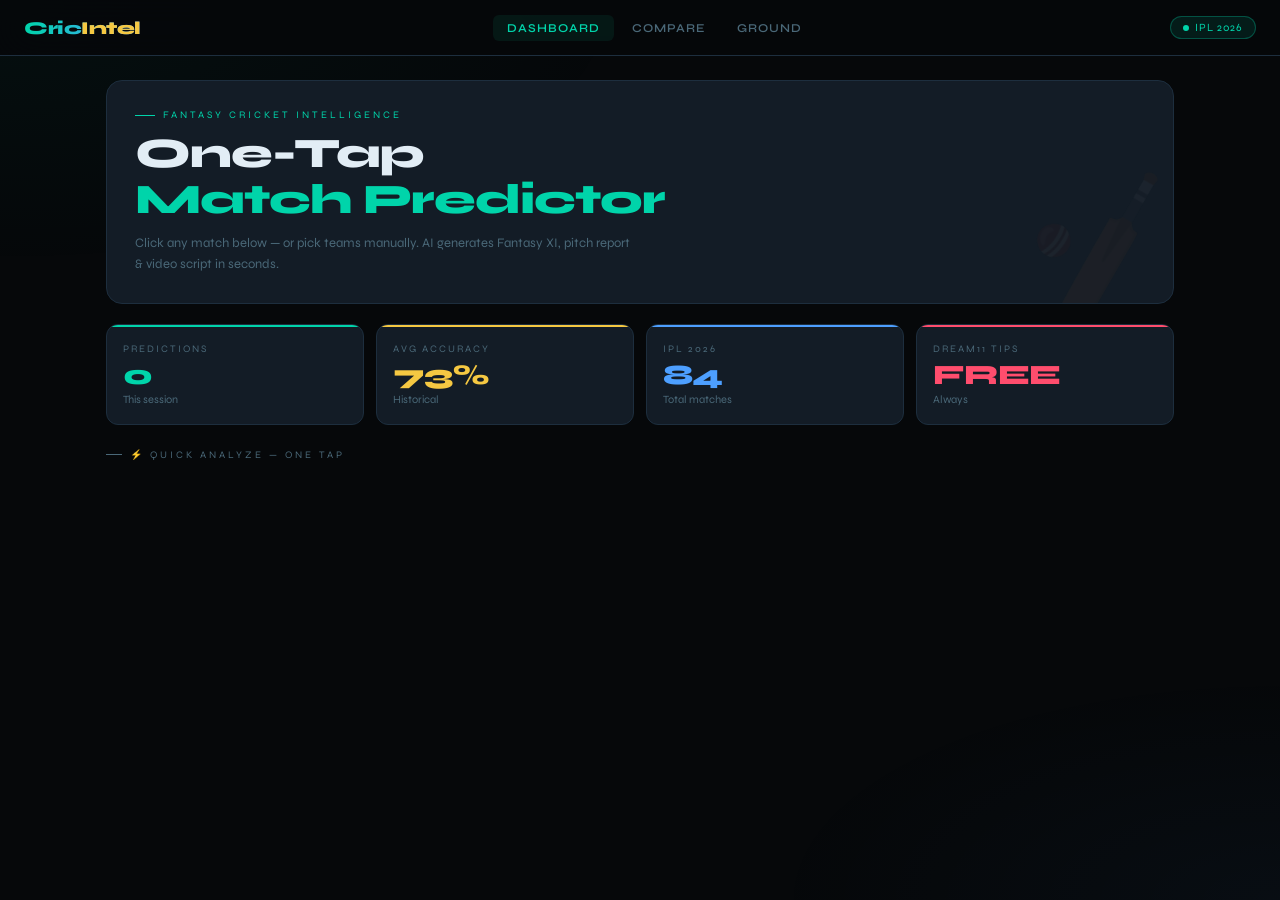
==== commit 0863a905: "Add files via upload" ====
--- a/index.html
+++ b/index.html
@@ -1,935 +1,438 @@
-<!DOCTYPE html>
-<html lang="en">
-<head>
-<meta charset="UTF-8"/>
-<meta name="viewport" content="width=device-width,initial-scale=1.0"/>
-<title>CricIntel — Fantasy Cricket Intelligence</title>
-<link href="https://fonts.googleapis.com/css2?family=Syne:wght@400;600;700;800&family=DM+Mono:wght@400;500&family=Noto+Sans+Devanagari:wght@400;600&display=swap" rel="stylesheet"/>
-<style>
-:root {
-  --bg: #06080A;
-  --s1: #0C1117;
-  --s2: #111820;
-  --card: #131C26;
-  --border: #1D2E3E;
-  --accent: #00D4AA;
-  --gold: #F5C842;
-  --red: #FF4D6D;
-  --blue: #4D9FFF;
-  --text: #E2EDF5;
-  --muted: #4A6878;
-  --dim: #2A4050;
-  --mono: 'DM Mono', monospace;
-}
-*{margin:0;padding:0;box-sizing:border-box;}
-html{scroll-behavior:smooth;}
-body{
-  background:var(--bg);
-  color:var(--text);
-  font-family:'Syne',sans-serif;
-  min-height:100vh;
-  overflow-x:hidden;
-}
-body::before{
-  content:'';position:fixed;inset:0;
-  background:
-    radial-gradient(ellipse 100% 60% at 0% 0%,rgba(0,212,170,0.04) 0%,transparent 50%),
-    radial-gradient(ellipse 80% 50% at 100% 100%,rgba(77,159,255,0.04) 0%,transparent 50%);
-  pointer-events:none;z-index:0;
-}
-
-/* NAV */
-nav{
-  position:sticky;top:0;z-index:100;
-  background:rgba(6,8,10,0.85);
-  backdrop-filter:blur(20px);
-  border-bottom:1px solid var(--border);
-  padding:0 24px;
-  display:flex;align-items:center;justify-content:space-between;
-  height:56px;
-}
-.nav-logo{
-  font-size:18px;font-weight:800;letter-spacing:-0.5px;
-  background:linear-gradient(90deg,var(--accent),var(--blue));
-  -webkit-background-clip:text;-webkit-text-fill-color:transparent;background-clip:text;
-}
-.nav-logo span{color:var(--gold);-webkit-text-fill-color:var(--gold);}
-.nav-tabs{display:flex;gap:4px;}
-.nav-tab{
-  background:none;border:none;color:var(--muted);cursor:pointer;
-  font-family:'Syne',sans-serif;font-size:12px;font-weight:600;
-  letter-spacing:1px;padding:6px 14px;border-radius:6px;
-  text-transform:uppercase;transition:all 0.2s;
-}
-.nav-tab:hover{color:var(--text);background:rgba(255,255,255,0.04);}
-.nav-tab.active{color:var(--accent);background:rgba(0,212,170,0.08);}
-.nav-pill{
-  background:rgba(0,212,170,0.1);border:1px solid rgba(0,212,170,0.3);
-  border-radius:100px;padding:4px 12px;font-size:11px;
-  color:var(--accent);letter-spacing:1px;display:flex;align-items:center;gap:6px;
-}
-.live-dot{width:6px;height:6px;background:var(--accent);border-radius:50%;animation:blink 1.5s infinite;}
-@keyframes blink{0%,100%{opacity:1;}50%{opacity:0.2;}}
-
-.wrapper{position:relative;z-index:1;max-width:1100px;margin:0 auto;padding:24px 16px 80px;}
-.page{display:none;}
-.page.active{display:block;animation:fadeIn 0.3s ease;}
-@keyframes fadeIn{from{opacity:0;transform:translateY(8px);}to{opacity:1;transform:translateY(0);}}
-
-/* HERO */
-.hero-main{
-  background:var(--card);border:1px solid var(--border);
-  border-radius:16px;padding:28px;position:relative;overflow:hidden;
-}
-.hero-main::after{
-  content:'🏏';position:absolute;right:-10px;bottom:-20px;
-  font-size:120px;opacity:0.04;pointer-events:none;transform:rotate(-15deg);
-}
-.hero-tag{
-  font-size:10px;letter-spacing:3px;text-transform:uppercase;
-  color:var(--accent);margin-bottom:10px;
-  display:flex;align-items:center;gap:8px;
-}
-.hero-tag::before{content:'';width:20px;height:1px;background:var(--accent);}
-.hero-title{
-  font-size:clamp(26px,4vw,42px);font-weight:800;line-height:1.1;
-  letter-spacing:-1px;margin-bottom:10px;
-}
-.hero-title em{font-style:normal;color:var(--accent);}
-.hero-sub{color:var(--muted);font-size:13px;line-height:1.6;max-width:500px;}
-
-/* STATS ROW */
-.stats-row{display:grid;grid-template-columns:repeat(4,1fr);gap:12px;margin:20px 0;}
-@media(max-width:640px){.stats-row{grid-template-columns:repeat(2,1fr);}}
-.stat-card{
-  background:var(--card);border:1px solid var(--border);
-  border-radius:12px;padding:18px 16px;position:relative;overflow:hidden;
-}
-.stat-card::before{content:'';position:absolute;top:0;left:0;right:0;height:2px;}
-.stat-card.green::before{background:var(--accent);}
-.stat-card.gold::before{background:var(--gold);}
-.stat-card.blue::before{background:var(--blue);}
-.stat-card.red::before{background:var(--red);}
-.stat-label{font-size:10px;letter-spacing:2px;text-transform:uppercase;color:var(--muted);margin-bottom:6px;}
-.stat-value{font-size:28px;font-weight:800;letter-spacing:-1px;line-height:1;}
-.stat-value.green{color:var(--accent);}
-.stat-value.gold{color:var(--gold);}
-.stat-value.blue{color:var(--blue);}
-.stat-value.red{color:var(--red);}
-.stat-sub{font-size:11px;color:var(--muted);margin-top:4px;}
-
-/* ═══ QUICK MATCH CARDS ═══ */
-.section-label{
-  font-size:10px;letter-spacing:3px;text-transform:uppercase;
-  color:var(--muted);margin:24px 0 12px;
-  display:flex;align-items:center;gap:8px;
-}
-.section-label::before{content:'';width:16px;height:1px;background:var(--muted);}
-
-.quick-matches{
-  display:grid;grid-template-columns:repeat(auto-fill,minmax(220px,1fr));
-  gap:10px;margin-bottom:24px;
-}
-.quick-match{
-  background:var(--card);border:1px solid var(--border);
-  border-radius:12px;padding:16px;cursor:pointer;
-  transition:all 0.25s;position:relative;overflow:hidden;
-}
-.quick-match:hover{
-  border-color:var(--accent);transform:translateY(-2px);
-  box-shadow:0 8px 24px rgba(0,212,170,0.12);
-}
-.quick-match::after{
-  content:'ANALYZE →';position:absolute;bottom:0;left:0;right:0;
-  background:linear-gradient(135deg,#00D4AA,#007A66);
-  color:#000;font-size:10px;font-weight:800;letter-spacing:2px;
-  text-align:center;padding:6px;
-  transform:translateY(100%);transition:transform 0.25s;
-}
-.quick-match:hover::after{transform:translateY(0);}
-.qm-teams{display:flex;align-items:center;gap:8px;margin-bottom:8px;}
-.qm-badge{
-  width:32px;height:32px;border-radius:8px;
-  display:flex;align-items:center;justify-content:center;
-  font-size:11px;font-weight:800;letter-spacing:-0.5px;
-  flex-shrink:0;
-}
-.qm-vs{font-size:10px;font-weight:700;color:var(--muted);}
-.qm-venue{font-size:10px;color:var(--muted);white-space:nowrap;overflow:hidden;text-overflow:ellipsis;}
-.qm-format{
-  font-size:9px;letter-spacing:1px;font-weight:700;
-  color:var(--accent);margin-top:6px;
-}
-
-/* ═══ TEAM SELECTOR ═══ */
-.team-selector{margin-bottom:20px;}
-.team-grid{
-  display:grid;grid-template-columns:repeat(auto-fill,minmax(100px,1fr));
-  gap:8px;
-}
-@media(max-width:500px){.team-grid{grid-template-columns:repeat(5,1fr);}}
-.team-chip{
-  background:var(--card);border:2px solid var(--border);
-  border-radius:10px;padding:10px 6px;cursor:pointer;
-  text-align:center;transition:all 0.2s;
-  display:flex;flex-direction:column;align-items:center;gap:4px;
-}
-.team-chip:hover{border-color:rgba(255,255,255,0.15);background:rgba(255,255,255,0.03);}
-.team-chip.selected{border-color:var(--accent);background:rgba(0,212,170,0.08);}
-.team-chip .tc-abbr{
-  font-size:14px;font-weight:800;letter-spacing:-0.5px;
-}
-.team-chip .tc-name{
-  font-size:8px;letter-spacing:0.5px;color:var(--muted);
-  white-space:nowrap;overflow:hidden;text-overflow:ellipsis;width:100%;
-}
-.team-chip.selected .tc-name{color:var(--accent);}
-
-.selector-row{
-  display:flex;gap:16px;align-items:center;margin-bottom:16px;flex-wrap:wrap;
-}
-.vs-badge{
-  font-size:16px;font-weight:800;color:var(--muted);
-  flex-shrink:0;
-}
-.selected-team-display{
-  background:rgba(255,255,255,0.03);border:1px solid var(--border);
-  border-radius:10px;padding:10px 16px;flex:1;min-width:120px;
-  display:flex;align-items:center;gap:10px;min-height:48px;
-}
-.selected-team-display.empty{color:var(--muted);font-size:12px;font-style:italic;}
-.selected-team-display .st-name{font-size:14px;font-weight:800;}
-.selected-team-display .st-venue{font-size:10px;color:var(--muted);}
-
-/* OPTIONS ROW */
-.options-row{
-  display:flex;gap:10px;margin-bottom:20px;align-items:end;flex-wrap:wrap;
-}
-.field{display:flex;flex-direction:column;gap:5px;}
-.field label{font-size:10px;letter-spacing:2px;text-transform:uppercase;color:var(--accent);}
-.field select{
-  background:rgba(255,255,255,0.04);border:1px solid var(--border);
-  border-radius:8px;color:var(--text);font-family:'Syne',sans-serif;
-  font-size:13px;font-weight:600;padding:10px 12px;outline:none;
-  transition:all 0.2s;
-}
-.field select:focus{border-color:var(--accent);background:rgba(0,212,170,0.05);}
-.field select option{background:#0C1117;}
-.field input{
-  background:rgba(255,255,255,0.04);border:1px solid var(--border);
-  border-radius:8px;color:var(--text);font-family:'Syne',sans-serif;
-  font-size:13px;font-weight:600;padding:10px 12px;outline:none;
-  transition:all 0.2s;
-}
-.field input:focus{border-color:var(--accent);background:rgba(0,212,170,0.05);}
-
-.run-btn{
-  background:linear-gradient(135deg,#00D4AA,#007A66);
-  border:none;border-radius:8px;color:#000;cursor:pointer;
-  font-family:'Syne',sans-serif;font-size:12px;font-weight:800;
-  letter-spacing:2px;padding:10px 24px;text-transform:uppercase;
-  transition:all 0.2s;white-space:nowrap;height:40px;
-}
-.run-btn:hover:not(:disabled){transform:translateY(-1px);box-shadow:0 6px 20px rgba(0,212,170,0.3);}
-.run-btn:disabled{opacity:0.5;cursor:not-allowed;}
-.run-btn.big{
-  height:48px;font-size:14px;padding:12px 32px;border-radius:10px;
-}
-
-/* MAIN GRID */
-.main-grid{display:grid;grid-template-columns:2fr 1fr;gap:16px;}
-@media(max-width:800px){.main-grid{grid-template-columns:1fr;}}
-.left-col,.right-col{display:flex;flex-direction:column;gap:16px;}
-
-.card{
-  background:var(--card);border:1px solid var(--border);
-  border-radius:14px;padding:22px;position:relative;overflow:hidden;
-}
-.card-title{
-  font-size:11px;letter-spacing:3px;text-transform:uppercase;
-  color:var(--muted);margin-bottom:16px;
-  display:flex;align-items:center;gap:8px;
-}
-
-/* WIN PROB */
-.prob-teams{display:flex;align-items:center;gap:12px;margin-bottom:8px;}
-.prob-team{font-size:15px;font-weight:800;min-width:36px;}
-.prob-team.t1{color:var(--gold);}
-.prob-team.t2{color:var(--blue);}
-.prob-track{flex:1;height:10px;background:rgba(255,255,255,0.06);border-radius:100px;overflow:hidden;}
-.prob-fill{height:100%;background:linear-gradient(90deg,var(--gold),#FFA500);border-radius:100px;transition:width 1.2s cubic-bezier(0.25,1,0.5,1);width:0%;}
-.prob-pcts{display:flex;justify-content:space-between;font-family:var(--mono);font-size:12px;margin-bottom:12px;}
-.prob-pcts span:first-child{color:var(--gold);}
-.prob-pcts span:last-child{color:var(--blue);}
-.winner-line{
-  background:rgba(0,212,170,0.07);border:1px solid rgba(0,212,170,0.2);
-  border-radius:8px;padding:10px 14px;font-size:12px;font-weight:600;
-  color:var(--accent);line-height:1.5;
-}
-
-/* PITCH */
-.pitch-visual{display:flex;align-items:center;gap:16px;margin-bottom:14px;}
-.pitch-oval{
-  width:60px;height:80px;border-radius:50%;flex-shrink:0;
-  border:2px solid var(--dim);position:relative;overflow:hidden;
-  display:flex;align-items:center;justify-content:center;
-}
-.pitch-oval-fill{position:absolute;inset:0;border-radius:50%;background:linear-gradient(180deg,#4A3520,#5A4228,#3D2A15);opacity:0.8;}
-.pitch-type-badge{position:absolute;font-size:8px;letter-spacing:1px;font-weight:700;z-index:1;color:#fff;}
-.pitch-info{flex:1;}
-.pitch-score-range{font-size:22px;font-weight:800;color:var(--gold);letter-spacing:-1px;margin-bottom:4px;}
-.pitch-tags{display:flex;gap:6px;flex-wrap:wrap;margin-top:8px;}
-.pitch-tag{background:rgba(255,255,255,0.05);border:1px solid var(--border);border-radius:100px;font-size:10px;letter-spacing:1px;padding:3px 10px;color:var(--muted);}
-
-/* WEATHER */
-.weather-row{display:flex;gap:10px;flex-wrap:wrap;}
-.weather-item{flex:1;min-width:80px;background:rgba(255,255,255,0.03);border:1px solid var(--border);border-radius:10px;padding:12px;text-align:center;}
-.weather-icon{font-size:20px;margin-bottom:4px;}
-.weather-val{font-size:16px;font-weight:800;color:var(--text);}
-.weather-key{font-size:9px;letter-spacing:1px;text-transform:uppercase;color:var(--muted);margin-top:2px;}
-
-/* PLAYERS GRID */
-.players-grid{display:grid;grid-template-columns:repeat(2,1fr);gap:8px;}
-.player-row{
-  background:rgba(255,255,255,0.03);border:1px solid var(--border);
-  border-radius:10px;padding:12px;display:flex;align-items:center;gap:10px;
-  transition:all 0.2s;
-}
-.player-row:hover{border-color:var(--accent);background:rgba(0,212,170,0.04);}
-.player-avatar{width:36px;height:36px;border-radius:8px;flex-shrink:0;display:flex;align-items:center;justify-content:center;font-size:16px;}
-.player-avatar.bat{background:rgba(245,200,66,0.1);}
-.player-avatar.bowl{background:rgba(0,212,170,0.1);}
-.player-avatar.all{background:rgba(77,159,255,0.1);}
-.player-avatar.wk{background:rgba(255,77,109,0.1);}
-.player-info{flex:1;min-width:0;}
-.player-name{font-size:12px;font-weight:700;white-space:nowrap;overflow:hidden;text-overflow:ellipsis;}
-.player-meta{font-size:10px;color:var(--muted);font-family:var(--mono);}
-.player-badge{font-size:9px;font-weight:700;letter-spacing:1px;padding:2px 7px;border-radius:100px;}
-.player-badge.c{background:rgba(245,200,66,0.15);color:var(--gold);border:1px solid rgba(245,200,66,0.3);}
-.player-badge.vc{background:rgba(77,159,255,0.15);color:var(--blue);border:1px solid rgba(77,159,255,0.3);}
-
-/* H2H */
-.h2h-bar{display:flex;height:8px;border-radius:100px;overflow:hidden;margin:10px 0;}
-.h2h-t1{background:var(--gold);transition:width 1s ease;}
-.h2h-t2{background:var(--blue);transition:width 1s ease;}
-.h2h-labels{display:flex;justify-content:space-between;font-size:11px;font-family:var(--mono);}
-.h2h-labels span:first-child{color:var(--gold);}
-.h2h-labels span:last-child{color:var(--blue);}
-.h2h-detail{color:var(--muted);font-size:12px;line-height:1.7;margin-top:10px;}
-
-/* FORM */
-.form-row{display:flex;align-items:center;justify-content:space-between;margin-bottom:10px;}
-.form-team-name{font-size:12px;font-weight:700;width:40px;}
-.form-dots{display:flex;gap:5px;}
-.form-dot{width:22px;height:22px;border-radius:6px;font-size:9px;font-weight:700;display:flex;align-items:center;justify-content:center;}
-.form-dot.w{background:rgba(0,212,170,0.15);color:var(--accent);border:1px solid rgba(0,212,170,0.3);}
-.form-dot.l{background:rgba(255,77,109,0.1);color:var(--red);border:1px solid rgba(255,77,109,0.2);}
-.form-dot.n{background:rgba(255,255,255,0.04);color:var(--muted);border:1px solid var(--border);}
-
-/* SCRIPT */
-.script-box{
-  background:rgba(0,0,0,0.4);border:1px solid rgba(0,212,170,0.15);
-  border-radius:10px;padding:16px;font-family:'Noto Sans Devanagari','Syne',sans-serif;
-  font-size:13px;line-height:1.9;color:#9EC8D8;white-space:pre-wrap;word-wrap:break-word;
-}
-.script-actions{display:flex;gap:8px;margin-top:12px;flex-wrap:wrap;}
-.action-btn{
-  background:rgba(255,255,255,0.05);border:1px solid var(--border);
-  border-radius:7px;color:var(--text);cursor:pointer;
-  font-family:'Syne',sans-serif;font-size:11px;font-weight:600;
-  letter-spacing:1px;padding:8px 14px;text-decoration:none;
-  transition:all 0.2s;display:flex;align-items:center;gap:6px;
-}
-.action-btn:hover{border-color:var(--accent);color:var(--accent);}
-
-/* FANTASY TABLE */
-.fantasy-table{width:100%;border-collapse:collapse;}
-.fantasy-table th{font-size:9px;letter-spacing:2px;text-transform:uppercase;color:var(--muted);padding:8px 10px;text-align:left;border-bottom:1px solid var(--border);}
-.fantasy-table td{padding:10px;font-size:12px;border-bottom:1px solid rgba(255,255,255,0.04);vertical-align:middle;}
-.fantasy-table tr:last-child td{border-bottom:none;}
-.fantasy-table tr:hover td{background:rgba(255,255,255,0.02);}
-.role-pill{font-size:9px;font-weight:700;letter-spacing:1px;padding:2px 8px;border-radius:100px;}
-.role-pill.BAT{background:rgba(245,200,66,0.12);color:var(--gold);}
-.role-pill.BOWL{background:rgba(0,212,170,0.12);color:var(--accent);}
-.role-pill.ALL{background:rgba(77,159,255,0.12);color:var(--blue);}
-.role-pill.WK{background:rgba(255,77,109,0.12);color:var(--red);}
-
-/* LOADING */
-.loading-overlay{
-  display:none;position:fixed;inset:0;z-index:200;
-  background:rgba(6,8,10,0.92);backdrop-filter:blur(10px);
-  align-items:center;justify-content:center;flex-direction:column;gap:16px;
-}
-.loading-overlay.show{display:flex;}
-.spinner{width:60px;height:60px;border:3px solid var(--border);border-top-color:var(--accent);border-radius:50%;animation:spin 0.8s linear infinite;}
-@keyframes spin{to{transform:rotate(360deg);}}
-.loading-msg{font-size:14px;font-weight:700;letter-spacing:2px;color:var(--accent);}
-.loading-step{font-size:12px;color:var(--muted);}
-
-.err{background:rgba(255,77,109,0.08);border:1px solid rgba(255,77,109,0.25);border-radius:10px;padding:14px;color:var(--red);font-size:13px;margin-bottom:16px;display:none;}
-.err.show{display:block;}
-
-/* COMPARE / GROUND */
-.compare-stat-row{display:grid;grid-template-columns:1fr auto 1fr;gap:8px;align-items:center;padding:8px 0;border-bottom:1px solid rgba(255,255,255,0.04);}
-.compare-stat-row:last-child{border:none;}
-.cmp-val{font-family:var(--mono);font-size:13px;font-weight:500;}
-.cmp-val.t1{text-align:left;color:var(--gold);}
-.cmp-val.t2{text-align:right;color:var(--blue);}
-.cmp-val.win-t1{color:var(--accent);font-weight:700;}
-.cmp-val.win-t2{color:var(--accent);font-weight:700;}
-.cmp-label{text-align:center;font-size:9px;letter-spacing:1px;text-transform:uppercase;color:var(--muted);}
-.ground-stats{display:grid;grid-template-columns:repeat(3,1fr);gap:10px;margin-bottom:16px;}
-@media(max-width:500px){.ground-stats{grid-template-columns:repeat(2,1fr);}}
-.ground-stat{background:rgba(255,255,255,0.03);border:1px solid var(--border);border-radius:10px;padding:14px;text-align:center;}
-.ground-stat .val{font-size:22px;font-weight:800;color:var(--text);letter-spacing:-1px;}
-.ground-stat .key{font-size:9px;letter-spacing:2px;text-transform:uppercase;color:var(--muted);margin-top:4px;}
-
-/* INPUT ROW for compare/ground */
-.input-row{
-  display:grid;grid-template-columns:1fr 1fr auto;
-  gap:10px;margin-bottom:20px;align-items:end;
-}
-@media(max-width:600px){.input-row{grid-template-columns:1fr;}}
-.empty-state{text-align:center;padding:48px 20px;color:var(--muted);}
-.empty-state .big{font-size:48px;margin-bottom:12px;}
-.empty-state p{font-size:13px;line-height:1.7;}
-</style>
-</head>
-<body>
-
-<div class="loading-overlay" id="loadingOverlay">
-  <div class="spinner"></div>
-  <div class="loading-msg">ANALYZING MATCH...</div>
-  <div class="loading-step" id="loadingStep">Fetching player data...</div>
-</div>
-
-<nav>
-  <div class="nav-logo">Cric<span>Intel</span></div>
-  <div class="nav-tabs">
-    <button class="nav-tab active" data-page="dashboard">Dashboard</button>
-    <button class="nav-tab" data-page="compare">Compare</button>
-    <button class="nav-tab" data-page="ground">Ground</button>
-  </div>
-  <div class="nav-pill"><span class="live-dot"></span> IPL 2026</div>
-</nav>
-
-<div class="wrapper">
-
-<!-- ════════ DASHBOARD ════════ -->
-<div class="page active" id="page-dashboard">
-
-  <div class="hero-main" style="margin-bottom:0;">
-    <div class="hero-tag">Fantasy Cricket Intelligence</div>
-    <div class="hero-title">One-Tap<br/><em>Match Predictor</em></div>
-    <div class="hero-sub">Click any match below — or pick teams manually. AI generates Fantasy XI, pitch report & video script in seconds.</div>
-  </div>
-
-  <div class="stats-row">
-    <div class="stat-card green"><div class="stat-label">Predictions</div><div class="stat-value green" id="statPred">0</div><div class="stat-sub">This session</div></div>
-    <div class="stat-card gold"><div class="stat-label">Avg Accuracy</div><div class="stat-value gold">73%</div><div class="stat-sub">Historical</div></div>
-    <div class="stat-card blue"><div class="stat-label">IPL 2026</div><div class="stat-value blue">84</div><div class="stat-sub">Total matches</div></div>
-    <div class="stat-card red"><div class="stat-label">Dream11 Tips</div><div class="stat-value red">FREE</div><div class="stat-sub">Always</div></div>
-  </div>
-
-  <!-- ⚡ QUICK MATCHES — ONE TAP -->
-  <div class="section-label">⚡ Quick Analyze — One Tap</div>
-  <div class="quick-matches" id="quickMatches"></div>
-
-  <!-- 🏏 MANUAL PICK -->
-  <div class="section-label">🏏 Or Pick Teams Manually</div>
-
-  <div style="margin-bottom:12px;">
-    <div style="font-size:10px;letter-spacing:2px;text-transform:uppercase;color:var(--accent);margin-bottom:8px;">Select Team 1 (Home)</div>
-    <div class="team-grid" id="teamGrid1"></div>
-  </div>
-
-  <div style="margin-bottom:16px;">
-    <div style="font-size:10px;letter-spacing:2px;text-transform:uppercase;color:var(--blue);margin-bottom:8px;">Select Team 2 (Away)</div>
-    <div class="team-grid" id="teamGrid2"></div>
-  </div>
-
-  <!-- Selection display + options -->
-  <div class="selector-row">
-    <div class="selected-team-display" id="selT1"><span class="empty">← Pick Team 1</span></div>
-    <div class="vs-badge">VS</div>
-    <div class="selected-team-display" id="selT2"><span class="empty">Pick Team 2 →</span></div>
-  </div>
-
-  <div class="options-row">
-    <div class="field">
-      <label>Venue</label>
-      <select id="venueSelect"></select>
-    </div>
-    <div class="field">
-      <label>Format</label>
-      <select id="fmt">
-        <option>IPL T20</option><option>T20I</option><option>ODI</option><option>Test</option>
-      </select>
-    </div>
-    <div class="field">
-      <label>Script Language</label>
-      <select id="lang">
-        <option value="Hindi">हिंदी</option>
-        <option value="Hinglish">Hinglish</option>
-        <option value="English">English</option>
-      </select>
-    </div>
-    <button class="run-btn big" id="runBtn" onclick="analyze()">🏏 ANALYZE →</button>
-  </div>
-
-  <div class="err" id="errBox"></div>
-
-  <!-- RESULTS -->
-  <div id="resultsArea" style="display:none;">
-    <div class="main-grid">
-      <div class="left-col">
-        <div class="card"><div class="card-title">⚡ Win Probability</div>
-          <div class="prob-teams"><div class="prob-team t1" id="t1label">—</div><div class="prob-track"><div class="prob-fill" id="probFill"></div></div><div class="prob-team t2" id="t2label">—</div></div>
-          <div class="prob-pcts"><span id="p1pct">—</span><span id="p2pct">—</span></div>
-          <div class="winner-line" id="winnerLine">—</div>
-        </div>
-        <div class="card"><div class="card-title">🏟️ Pitch Report</div>
-          <div class="pitch-visual"><div class="pitch-oval"><div class="pitch-oval-fill"></div><div class="pitch-type-badge" id="pitchTypeBadge">—</div></div>
-            <div class="pitch-info"><div class="stat-label">Expected Score Range</div><div class="pitch-score-range" id="pitchScore">—</div><div class="pitch-tags" id="pitchTags"></div></div>
-          </div><div style="color:var(--muted);font-size:13px;line-height:1.7;" id="pitchDesc">—</div>
-        </div>
-        <div class="card"><div class="card-title">🌤️ Weather</div><div class="weather-row" id="weatherRow"></div><div style="color:var(--muted);font-size:12px;line-height:1.7;margin-top:12px;" id="weatherDesc">—</div></div>
-        <div class="card"><div class="card-title">🎯 Fantasy XI — Dream11</div>
-          <table class="fantasy-table"><thead><tr><th>Player</th><th>Team</th><th>Role</th><th>Pick</th></tr></thead><tbody id="fantasyTbody"></tbody></table>
-        </div>
-        <div class="card"><div class="card-title">🎬 AI Video Script</div>
-          <div class="script-box" id="scriptBox">—</div>
-          <div class="script-actions">
-            <button class="action-btn" onclick="copyScript()">📋 Copy Script</button>
-            <a class="action-btn" href="https://studio.d-id.com" target="_blank">🤖 D-ID</a>
-            <a class="action-btn" href="https://app.heygen.com" target="_blank">🎙️ HeyGen</a>
-          </div>
-        </div>
-      </div>
-      <div class="right-col">
-        <div class="card"><div class="card-title">⚔️ Head to Head</div>
-          <div class="h2h-bar"><div class="h2h-t1" id="h2hT1Bar" style="width:50%"></div><div class="h2h-t2" id="h2hT2Bar" style="width:50%"></div></div>
-          <div class="h2h-labels"><span id="h2hT1lbl">—</span><span id="h2hT2lbl">—</span></div>
-          <div class="h2h-detail" id="h2hDetail">—</div>
-        </div>
-        <div class="card"><div class="card-title">📈 Recent Form</div><div id="formRows"></div><div style="color:var(--muted);font-size:12px;line-height:1.7;margin-top:10px;" id="formDesc">—</div></div>
-        <div class="card"><div class="card-title">🌟 Key Players</div><div class="players-grid" id="keyPlayersGrid"></div></div>
-      </div>
-    </div>
-  </div>
-</div>
-
-<!-- ════════ COMPARE ════════ -->
-<div class="page" id="page-compare">
-  <div class="hero-main card" style="margin-bottom:20px;">
-    <div class="hero-tag">Player Intelligence</div>
-    <div class="hero-title" style="font-size:28px;">Player <em>Comparison</em></div>
-    <div class="hero-sub">Compare any two players — batting, bowling, fantasy value.</div>
-  </div>
-  <div class="section-label">⚡ Popular Comparisons — One Tap</div>
-  <div class="quick-matches" id="quickCompares"></div>
-  <div class="input-row">
-    <div class="field"><label>Player 1</label><input id="cp1" placeholder="e.g. Virat Kohli"/></div>
-    <div class="field"><label>Player 2</label><input id="cp2" placeholder="e.g. Rohit Sharma"/></div>
-    <button class="run-btn" onclick="comparePlayers()">COMPARE →</button>
-  </div>
-  <div class="err" id="errCompare"></div>
-  <div id="compareResult"><div class="empty-state"><div class="big">⚔️</div><p>Click a quick comparison or enter player names above</p></div></div>
-</div>
-
-<!-- ════════ GROUND ════════ -->
-<div class="page" id="page-ground">
-  <div class="hero-main card" style="margin-bottom:20px;">
-    <div class="hero-tag">Ground Intelligence</div>
-    <div class="hero-title" style="font-size:28px;">Ground <em>History</em></div>
-    <div class="hero-sub">Deep pitch analysis — avg scores, toss impact, records.</div>
-  </div>
-  <div class="section-label">⚡ Popular Grounds — One Tap</div>
-  <div class="quick-matches" id="quickGrounds"></div>
-  <div class="input-row">
-    <div class="field"><label>Ground</label><input id="groundInput" placeholder="e.g. Eden Gardens"/></div>
-    <div class="field"><label>Format</label><select id="groundFmt"><option>IPL T20</option><option>T20I</option><option>ODI</option><option>Test</option></select></div>
-    <button class="run-btn" onclick="analyzeGround()">ANALYZE →</button>
-  </div>
-  <div class="err" id="errGround"></div>
-  <div id="groundResult"><div class="empty-state"><div class="big">🏟️</div><p>Click a ground above or enter a name manually</p></div></div>
-</div>
-
-</div>
-
-<script>
-// ═══════════════════════════════════════════════════════════
-// IPL TEAM DATABASE
-// ═══════════════════════════════════════════════════════════
-const TEAMS = [
-  { name:'Mumbai Indians', abbr:'MI', color:'#004BA0', home:'Wankhede Stadium, Mumbai' },
-  { name:'Chennai Super Kings', abbr:'CSK', color:'#F9CD05', home:'MA Chidambaram Stadium, Chennai' },
-  { name:'Royal Challengers Bengaluru', abbr:'RCB', color:'#EC1C24', home:'M. Chinnaswamy Stadium, Bengaluru' },
-  { name:'Kolkata Knight Riders', abbr:'KKR', color:'#3A225D', home:'Eden Gardens, Kolkata' },
-  { name:'Delhi Capitals', abbr:'DC', color:'#17479E', home:'Arun Jaitley Stadium, Delhi' },
-  { name:'Rajasthan Royals', abbr:'RR', color:'#EA1A85', home:'Sawai Mansingh Stadium, Jaipur' },
-  { name:'Sunrisers Hyderabad', abbr:'SRH', color:'#FF822A', home:'Rajiv Gandhi Intl Stadium, Hyderabad' },
-  { name:'Punjab Kings', abbr:'PBKS', color:'#ED1B24', home:'IS Bindra Stadium, Mohali' },
-  { name:'Gujarat Titans', abbr:'GT', color:'#1C1C2B', home:'Narendra Modi Stadium, Ahmedabad' },
-  { name:'Lucknow Super Giants', abbr:'LSG', color:'#A72056', home:'BRSABV Ekana Stadium, Lucknow' },
-];
-
-const VENUES = [...new Set(TEAMS.map(t => t.home))];
-
-const QUICK_MATCHES = [
-  { t1:'MI', t2:'CSK', venue:'Wankhede Stadium, Mumbai', label:'El Clasico' },
-  { t1:'RCB', t2:'MI', venue:'M. Chinnaswamy Stadium, Bengaluru', label:'Run Fest' },
-  { t1:'KKR', t2:'SRH', venue:'Eden Gardens, Kolkata', label:'East Derby' },
-  { t1:'CSK', t2:'DC', venue:'MA Chidambaram Stadium, Chennai', label:'Spin Test' },
-  { t1:'GT', t2:'RR', venue:'Narendra Modi Stadium, Ahmedabad', label:'Western War' },
-  { t1:'LSG', t2:'PBKS', venue:'BRSABV Ekana Stadium, Lucknow', label:'New Rivals' },
-  { t1:'DC', t2:'KKR', venue:'Arun Jaitley Stadium, Delhi', label:'Capital Clash' },
-  { t1:'SRH', t2:'RCB', venue:'Rajiv Gandhi Intl Stadium, Hyderabad', label:'South Showdown' },
-];
-
-const QUICK_COMPARES = [
-  { p1:'Virat Kohli', p2:'Rohit Sharma' },
-  { p1:'Suryakumar Yadav', p2:'KL Rahul' },
-  { p1:'Jasprit Bumrah', p2:'Mohammed Shami' },
-  { p1:'Rashid Khan', p2:'Yuzvendra Chahal' },
-  { p1:'Hardik Pandya', p2:'Ravindra Jadeja' },
-  { p1:'Shubman Gill', p2:'Yashasvi Jaiswal' },
-];
-
-const QUICK_GROUNDS = [
-  'Wankhede Stadium, Mumbai',
-  'M. Chinnaswamy Stadium, Bengaluru',
-  'Eden Gardens, Kolkata',
-  'MA Chidambaram Stadium, Chennai',
-  'Narendra Modi Stadium, Ahmedabad',
-  'Arun Jaitley Stadium, Delhi',
-];
-
-// ═══════════════════════════════════════════════════════════
-// STATE
-// ═══════════════════════════════════════════════════════════
-let selectedT1 = null, selectedT2 = null, predCount = 0;
-
-function teamByAbbr(a) { return TEAMS.find(t => t.abbr === a); }
-
-// ═══════════════════════════════════════════════════════════
-// INIT — Render all clickable elements
-// ═══════════════════════════════════════════════════════════
-function init() {
-  // Quick matches
-  document.getElementById('quickMatches').innerHTML = QUICK_MATCHES.map((m,i) => {
-    const t1 = teamByAbbr(m.t1), t2 = teamByAbbr(m.t2);
-    return `<div class="quick-match" onclick="quickAnalyze(${i})">
-      <div class="qm-teams">
-        <div class="qm-badge" style="background:${t1.color}22;color:${t1.color};border:1px solid ${t1.color}44">${t1.abbr}</div>
-        <div class="qm-vs">VS</div>
-        <div class="qm-badge" style="background:${t2.color}22;color:${t2.color};border:1px solid ${t2.color}44">${t2.abbr}</div>
-      </div>
-      <div class="qm-venue">📍 ${m.venue}</div>
-      <div class="qm-format">${m.label}</div>
-    </div>`;
-  }).join('');
-
-  // Team grids
-  ['teamGrid1','teamGrid2'].forEach((id, idx) => {
-    document.getElementById(id).innerHTML = TEAMS.map(t =>
-      `<div class="team-chip" data-grid="${idx+1}" data-abbr="${t.abbr}" onclick="selectTeam(${idx+1},'${t.abbr}')">
-        <div class="tc-abbr" style="color:${t.color}">${t.abbr}</div>
-        <div class="tc-name">${t.name.split(' ').slice(-1)[0]}</div>
-      </div>`
-    ).join('');
-  });
-
-  // Venue dropdown
-  const vs = document.getElementById('venueSelect');
-  vs.innerHTML = VENUES.map(v => `<option value="${v}">${v}</option>`).join('');
-
-  // Quick compares
-  document.getElementById('quickCompares').innerHTML = QUICK_COMPARES.map(function(c,i) {
-    var parts1 = c.p1.split(' ');
-    var parts2 = c.p2.split(' ');
-    var abbr1 = (parts1.length > 1 ? parts1[1] : parts1[0]).substring(0,3).toUpperCase();
-    var abbr2 = (parts2.length > 1 ? parts2[1] : parts2[0]).substring(0,3).toUpperCase();
-    return '<div class="quick-match" onclick="quickCompare('+i+')">' +
-      '<div class="qm-teams">' +
-        '<div class="qm-badge" style="background:rgba(245,200,66,0.15);color:var(--gold);border:1px solid rgba(245,200,66,0.3)">' + abbr1 + '</div>' +
-        '<div class="qm-vs">VS</div>' +
-        '<div class="qm-badge" style="background:rgba(77,159,255,0.15);color:var(--blue);border:1px solid rgba(77,159,255,0.3)">' + abbr2 + '</div>' +
-      '</div>' +
-      '<div class="qm-venue">' + c.p1 + ' vs ' + c.p2 + '</div>' +
-    '</div>';
-  }).join('');
-
-  // Quick grounds
-  document.getElementById('quickGrounds').innerHTML = QUICK_GROUNDS.map((g,i) =>
-    `<div class="quick-match" onclick="quickGround(${i})">
-      <div style="font-size:24px;margin-bottom:6px;">🏟️</div>
-      <div class="qm-venue" style="white-space:normal;">${g}</div>
-    </div>`
-  ).join('');
-
-  // Nav tabs
-  document.querySelectorAll('.nav-tab').forEach(tab => {
-    tab.addEventListener('click', function() {
-      document.querySelectorAll('.page').forEach(p => p.classList.remove('active'));
-      document.querySelectorAll('.nav-tab').forEach(t => t.classList.remove('active'));
-      document.getElementById('page-' + this.dataset.page).classList.add('active');
-      this.classList.add('active');
-    });
-  });
-}
-
-// ═══════════════════════════════════════════════════════════
-// TEAM SELECTION
-// ═══════════════════════════════════════════════════════════
-function selectTeam(grid, abbr) {
-  const team = teamByAbbr(abbr);
-  // Deselect previous in this grid
-  document.querySelectorAll(`#teamGrid${grid} .team-chip`).forEach(c => c.classList.remove('selected'));
-  document.querySelector(`#teamGrid${grid} [data-abbr="${abbr}"]`).classList.add('selected');
-
-  if (grid === 1) {
-    selectedT1 = team;
-    document.getElementById('selT1').innerHTML = `<div><div class="st-name" style="color:${team.color}">${team.name}</div><div class="st-venue">📍 ${team.home}</div></div>`;
-    document.getElementById('venueSelect').value = team.home;
-  } else {
-    selectedT2 = team;
-    document.getElementById('selT2').innerHTML = `<div><div class="st-name" style="color:${team.color}">${team.name}</div><div class="st-venue">📍 ${team.home}</div></div>`;
-  }
-}
-
-// ═══════════════════════════════════════════════════════════
-// QUICK ACTIONS
-// ═══════════════════════════════════════════════════════════
-function quickAnalyze(idx) {
-  const m = QUICK_MATCHES[idx];
-  const t1 = teamByAbbr(m.t1), t2 = teamByAbbr(m.t2);
-  selectedT1 = t1; selectedT2 = t2;
-  document.getElementById('venueSelect').value = m.venue;
-  // Update display
-  document.getElementById('selT1').innerHTML = `<div><div class="st-name" style="color:${t1.color}">${t1.name}</div></div>`;
-  document.getElementById('selT2').innerHTML = `<div><div class="st-name" style="color:${t2.color}">${t2.name}</div></div>`;
-  analyze();
-}
-
-function quickCompare(idx) {
-  const c = QUICK_COMPARES[idx];
-  document.getElementById('cp1').value = c.p1;
-  document.getElementById('cp2').value = c.p2;
-  comparePlayers();
-}
-
-function quickGround(idx) {
-  document.getElementById('groundInput').value = QUICK_GROUNDS[idx];
-  analyzeGround();
-}
-
-// ═══════════════════════════════════════════════════════════
-// LOADING
-// ═══════════════════════════════════════════════════════════
-const steps = ['Crunching numbers...','Reading pitch...','Checking form...','Building Fantasy XI...','Writing script...'];
-let stepIdx=0, stepTimer;
-function showLoading(){stepIdx=0;document.getElementById('loadingStep').textContent=steps[0];stepTimer=setInterval(()=>{stepIdx=(stepIdx+1)%steps.length;document.getElementById('loadingStep').textContent=steps[stepIdx];},1400);document.getElementById('loadingOverlay').classList.add('show');}
-function hideLoading(){clearInterval(stepTimer);document.getElementById('loadingOverlay').classList.remove('show');}
-
-// ═══════════════════════════════════════════════════════════
-// API
-// ═══════════════════════════════════════════════════════════
-async function callAI(system, user) {
-  const res = await fetch('https://api.anthropic.com/v1/messages', {
-    method:'POST',
-    headers:{'Content-Type':'application/json'},
-    body:JSON.stringify({
-      model:'claude-sonnet-4-20250514',
-      max_tokens:1800,
-      system,
-      messages:[{role:'user',content:user}]
-    })
-  });
-  if(!res.ok) throw new Error('API Error '+res.status);
-  const d = await res.json();
-  const text = d.content.map(b=>b.text||'').join('');
-  return JSON.parse(text.replace(/```json|```/g,'').trim());
-}
-
-// ═══════════════════════════════════════════════════════════
-// MAIN ANALYZE
-// ═══════════════════════════════════════════════════════════
-async function analyze() {
-  const t1 = selectedT1?.name;
-  const t2 = selectedT2?.name;
-  const venue = document.getElementById('venueSelect').value;
-  const fmt = document.getElementById('fmt').value;
-  const lang = document.getElementById('lang').value;
-  const errBox = document.getElementById('errBox');
-  errBox.classList.remove('show');
-
-  if(!t1||!t2){errBox.textContent='❌ Please select both teams.';errBox.classList.add('show');return;}
-  if(t1===t2){errBox.textContent='❌ Pick two different teams.';errBox.classList.add('show');return;}
-
-  document.getElementById('runBtn').disabled=true;
-  showLoading();
-
-  const system=`You are CRICKET ORACLE — expert AI cricket analyst. Return ONLY valid JSON, no markdown.
-Use real player names, real stats, real venue data. Be specific and confident.
-
-JSON (all fields required):
-{"homeWinPct":<int>,"awayWinPct":<int,sum=100>,"predictedWinner":"<team>","winReason":"<1 sentence>",
-"pitchType":"<FLAT/SEAM/SPIN/PACE/SLOW>","pitchScoreRange":"<e.g.170-190>","pitchTags":["<t1>","<t2>","<t3>"],
-"pitchDesc":"<3 sentences>",
-"weather":{"temp":"<e.g.32°C>","humidity":"<e.g.68%>","wind":"<e.g.12km/h>","dewRisk":"<High/Med/Low>","rainRisk":"<e.g.5%>"},
-"weatherDesc":"<2 sentences>",
-"h2hT1Wins":<int>,"h2hT2Wins":<int>,"h2hTotal":<int>,"h2hDetail":"<2 sentences>",
-"t1Form":["W","L","W","W","L"],"t2Form":["W","W","L","W","L"],"formDesc":"<2 sentences>",
-"keyPlayers":[{"name":"<player>","team":"<abbr>","role":"<BAT|BOWL|ALL|WK>","stat":"<key stat>"},{"name":"<p>","team":"<a>","role":"<r>","stat":"<s>"},{"name":"<p>","team":"<a>","role":"<r>","stat":"<s>"},{"name":"<p>","team":"<a>","role":"<r>","stat":"<s>"}],
-"fantasyXI":[{"name":"<p>","team":"<a>","role":"<BAT|BOWL|ALL|WK>","pick":"C"},{"name":"<p>","team":"<a>","role":"<r>","pick":"VC"},{"name":"<p>","team":"<a>","role":"<r>","pick":""},{"name":"<p>","team":"<a>","role":"<r>","pick":""},{"name":"<p>","team":"<a>","role":"<r>","pick":""},{"name":"<p>","team":"<a>","role":"<r>","pick":""},{"name":"<p>","team":"<a>","role":"<r>","pick":""},{"name":"<p>","team":"<a>","role":"<r>","pick":""},{"name":"<p>","team":"<a>","role":"<r>","pick":""},{"name":"<p>","team":"<a>","role":"<r>","pick":""},{"name":"<p>","team":"<a>","role":"<r>","pick":""}],
-"script":"<80-100 word energetic video script in ${lang}. TV anchor style. Cover: intro, pitch, 2 players, prediction, captain pick. Hindi/Hinglish = Devanagari.>"}`;
-
-  const user=`${t1} vs ${t2} | ${fmt} | ${venue} | Script: ${lang}. JSON only.`;
-
-  try{
-    const d=await callAI(system,user);
-    hideLoading();
-    renderDashboard(d,t1,t2);
-    predCount++;
-    document.getElementById('statPred').textContent=predCount;
-  }catch(e){
-    hideLoading();
-    errBox.textContent='❌ Failed: '+e.message;
-    errBox.classList.add('show');
-  }finally{document.getElementById('runBtn').disabled=false;}
-}
-
-function abbr(name){return name.split(' ').map(w=>w[0]).join('').substring(0,3).toUpperCase();}
-const roleEmoji={BAT:'🏏',BOWL:'⚡',ALL:'🌟',WK:'🧤'};
-
-function renderDashboard(d,t1,t2){
-  const a1=abbr(t1),a2=abbr(t2);
-  document.getElementById('t1label').textContent=a1;
-  document.getElementById('t2label').textContent=a2;
-  document.getElementById('p1pct').textContent=d.homeWinPct+'%';
-  document.getElementById('p2pct').textContent=d.awayWinPct+'%';
-  document.getElementById('winnerLine').textContent='🏆 '+d.predictedWinner+' — '+d.winReason;
-  setTimeout(()=>document.getElementById('probFill').style.width=d.homeWinPct+'%',200);
-
-  document.getElementById('pitchTypeBadge').textContent=d.pitchType||'';
-  document.getElementById('pitchScore').textContent=d.pitchScoreRange||'—';
-  document.getElementById('pitchDesc').textContent=d.pitchDesc||'—';
-  document.getElementById('pitchTags').innerHTML=(d.pitchTags||[]).map(t=>`<span class="pitch-tag">${t}</span>`).join('');
-
-  const w=d.weather||{};
-  document.getElementById('weatherRow').innerHTML=[
-    {icon:'🌡️',val:w.temp||'—',key:'Temp'},{icon:'💧',val:w.humidity||'—',key:'Humidity'},
-    {icon:'💨',val:w.wind||'—',key:'Wind'},{icon:'🌙',val:w.dewRisk||'—',key:'Dew'},{icon:'🌧️',val:w.rainRisk||'—',key:'Rain'},
-  ].map(i=>`<div class="weather-item"><div class="weather-icon">${i.icon}</div><div class="weather-val">${i.val}</div><div class="weather-key">${i.key}</div></div>`).join('');
-  document.getElementById('weatherDesc').textContent=d.weatherDesc||'—';
-
-  const tot=d.h2hTotal||1;
-  document.getElementById('h2hT1Bar').style.width=(d.h2hT1Wins/tot*100)+'%';
-  document.getElementById('h2hT2Bar').style.width=(d.h2hT2Wins/tot*100)+'%';
-  document.getElementById('h2hT1lbl').textContent=a1+': '+d.h2hT1Wins;
-  document.getElementById('h2hT2lbl').textContent=a2+': '+d.h2hT2Wins;
-  document.getElementById('h2hDetail').textContent=d.h2hDetail||'—';
-
-  document.getElementById('formRows').innerHTML=[{name:a1,form:d.t1Form||[]},{name:a2,form:d.t2Form||[]}].map(r=>
-    `<div class="form-row"><div class="form-team-name">${r.name}</div><div class="form-dots">${r.form.map(f=>`<div class="form-dot ${f==='W'?'w':f==='L'?'l':'n'}">${f}</div>`).join('')}</div></div>`
-  ).join('');
-  document.getElementById('formDesc').textContent=d.formDesc||'—';
-
-  document.getElementById('keyPlayersGrid').innerHTML=(d.keyPlayers||[]).map(p=>
-    `<div class="player-row"><div class="player-avatar ${p.role.toLowerCase()}">${roleEmoji[p.role]||'🏏'}</div><div class="player-info"><div class="player-name">${p.name}</div><div class="player-meta">${p.team} · ${p.stat}</div></div></div>`
-  ).join('');
-
-  document.getElementById('fantasyTbody').innerHTML=(d.fantasyXI||[]).map(p=>
-    `<tr><td style="font-weight:700">${p.name}</td><td style="color:var(--muted)">${p.team}</td><td><span class="role-pill ${p.role}">${p.role}</span></td><td>${p.pick==='C'?'<span class="player-badge c">C</span>':p.pick==='VC'?'<span class="player-badge vc">VC</span>':''}</td></tr>`
-  ).join('');
-
-  document.getElementById('scriptBox').textContent=d.script||'—';
-  document.getElementById('resultsArea').style.display='block';
-  document.getElementById('resultsArea').scrollIntoView({behavior:'smooth',block:'start'});
-}
-
-function copyScript(){
-  navigator.clipboard.writeText(document.getElementById('scriptBox').textContent).then(()=>{
-    const b=document.querySelector('.script-actions .action-btn');
-    b.textContent='✅ Copied!';setTimeout(()=>b.textContent='📋 Copy Script',2000);
-  });
-}
-
-// ═══════════════════════════════════════════════════════════
-// COMPARE
-// ═══════════════════════════════════════════════════════════
-async function comparePlayers(){
-  const p1=document.getElementById('cp1').value.trim();
-  const p2=document.getElementById('cp2').value.trim();
-  const err=document.getElementById('errCompare');
-  err.classList.remove('show');
-  if(!p1||!p2){err.textContent='❌ Enter both players.';err.classList.add('show');return;}
-  showLoading();
-  const system=`Cricket analyst. Compare two IPL players. Return ONLY JSON:
-{"p1":{"name":"<name>","team":"<IPL team>","role":"<BAT|BOWL|ALL|WK>","stats":[{"label":"Matches","val":"<v>"},{"label":"Runs","val":"<v>"},{"label":"Average","val":"<v>"},{"label":"Strike Rate","val":"<v>"},{"label":"50s/100s","val":"<v>"},{"label":"Best Score","val":"<v>"},{"label":"Wickets","val":"<v>"},{"label":"Economy","val":"<v>"},{"label":"Fantasy Avg Pts","val":"<v>"}]},
-"p2":{"name":"<name>","team":"<team>","role":"<role>","stats":[same 9 labels]},
-"verdict":"<3-4 sentence analysis>"}`;
-  try{
-    const d=await callAI(system,`Compare: ${p1} vs ${p2} in IPL. JSON only.`);
-    hideLoading();renderCompare(d);
-  }catch(e){hideLoading();err.textContent='❌ '+e.message;err.classList.add('show');}
-}
-
-function renderCompare(d){
-  const better=(v1,v2,h=true)=>{const n1=parseFloat(v1),n2=parseFloat(v2);if(isNaN(n1)||isNaN(n2))return['',''];return h?[n1>=n2?'win-t1':'',n2>n1?'win-t2':'']:[n1<=n2?'win-t1':'',n2<n1?'win-t2':''];};
-  const rows=d.p1.stats.map((s,i)=>{const s2=d.p2.stats[i];const[c1,c2]=better(s.val,s2.val,s.label!=='Economy');
-    return `<div class="compare-stat-row"><div class="cmp-val t1 ${c1}">${s.val}</div><div class="cmp-label">${s.label}</div><div class="cmp-val t2 ${c2}">${s2.val}</div></div>`;}).join('');
-  document.getElementById('compareResult').innerHTML=`<div class="card">
-    <div style="display:grid;grid-template-columns:1fr 40px 1fr;gap:16px;text-align:center;margin-bottom:20px;">
-      <div><div style="font-size:22px;font-weight:800;color:var(--gold)">${d.p1.name}</div><div style="font-size:11px;color:var(--muted);margin-top:2px">${d.p1.team} · ${d.p1.role}</div></div>
-      <div style="font-size:18px;font-weight:800;color:var(--muted);padding-top:8px">VS</div>
-      <div><div style="font-size:22px;font-weight:800;color:var(--blue)">${d.p2.name}</div><div style="font-size:11px;color:var(--muted);margin-top:2px">${d.p2.team} · ${d.p2.role}</div></div>
-    </div>${rows}
-    <div style="margin-top:16px;background:rgba(0,212,170,0.06);border:1px solid rgba(0,212,170,0.2);border-radius:10px;padding:14px;font-size:13px;line-height:1.7;color:var(--accent)">🧠 ${d.verdict}</div></div>`;
-}
-
-// ═══════════════════════════════════════════════════════════
-// GROUND
-// ═══════════════════════════════════════════════════════════
-async function analyzeGround(){
-  const ground=document.getElementById('groundInput').value.trim();
-  const fmt=document.getElementById('groundFmt').value;
-  const err=document.getElementById('errGround');
-  err.classList.remove('show');
-  if(!ground){err.textContent='❌ Enter a ground.';err.classList.add('show');return;}
-  showLoading();
-  const system=`Ground expert. Return ONLY JSON:
-{"groundName":"<name>","city":"<city>","country":"<country>","capacity":"<e.g.33,000>",
-"stats":[{"key":"Avg 1st Inn Score","val":"<v>"},{"key":"Avg 2nd Inn Score","val":"<v>"},{"key":"Toss Winner Wins","val":"<v>"},{"key":"Bat 1st Wins","val":"<v>"},{"key":"Highest Score","val":"<v>"},{"key":"Lowest Score","val":"<v>"},{"key":"Pace Wickets %","val":"<v>"},{"key":"Spin Wickets %","val":"<v>"},{"key":"Dew Impact","val":"<v>"}],
-"pitchType":"<Flat/Seam/Spin/Balanced>","battingAdvantage":<1-10>,
-"keyFact1":"<fact>","keyFact2":"<fact>","keyFact3":"<fact>",
-"fantasyTip":"<2-3 sentences>","overview":"<3-4 sentences>"}`;
-  try{
-    const d=await callAI(system,`Analyze: ${ground} for ${fmt}. JSON only.`);
-    hideLoading();renderGround(d);
-  }catch(e){hideLoading();err.textContent='❌ '+e.message;err.classList.add('show');}
-}
-
-function renderGround(d){
-  const adv=d.battingAdvantage||5;
-  const statsHtml=(d.stats||[]).map(s=>`<div class="ground-stat"><div class="val">${s.val}</div><div class="key">${s.key}</div></div>`).join('');
-  document.getElementById('groundResult').innerHTML=`<div class="card" style="margin-bottom:16px;">
-    <div style="display:flex;align-items:flex-start;justify-content:space-between;margin-bottom:16px;flex-wrap:wrap;gap:10px">
-      <div><div style="font-size:22px;font-weight:800;letter-spacing:-0.5px">${d.groundName}</div><div style="font-size:12px;color:var(--muted);margin-top:2px">${d.city} · ${d.country} · Cap: ${d.capacity}</div></div>
-      <div style="background:rgba(245,200,66,0.1);border:1px solid rgba(245,200,66,0.3);border-radius:8px;padding:8px 14px;text-align:center"><div style="font-size:10px;letter-spacing:2px;text-transform:uppercase;color:var(--muted)">Pitch</div><div style="font-size:16px;font-weight:800;color:var(--gold)">${d.pitchType}</div></div>
-    </div>
-    <div style="margin-bottom:12px"><div style="font-size:10px;letter-spacing:2px;text-transform:uppercase;color:var(--muted);margin-bottom:6px">Batting Advantage</div><div style="height:8px;background:rgba(255,255,255,0.06);border-radius:100px;overflow:hidden"><div style="height:100%;width:${adv*10}%;background:linear-gradient(90deg,var(--accent),var(--gold));border-radius:100px;transition:width 1s ease"></div></div><div style="display:flex;justify-content:space-between;font-size:10px;color:var(--muted);margin-top:4px"><span>Bowler-friendly</span><span>Batter-friendly</span></div></div>
-    <div style="color:var(--muted);font-size:13px;line-height:1.7;margin-bottom:14px">${d.overview}</div>
-    <div class="ground-stats">${statsHtml}</div>
-    <div style="display:flex;flex-direction:column;gap:8px;margin-bottom:14px">${[d.keyFact1,d.keyFact2,d.keyFact3].map(f=>`<div style="background:rgba(255,255,255,0.03);border:1px solid var(--border);border-radius:8px;padding:10px 14px;font-size:12px;color:var(--text)">⚡ ${f}</div>`).join('')}</div>
-    <div style="background:rgba(0,212,170,0.06);border:1px solid rgba(0,212,170,0.2);border-radius:10px;padding:14px"><div style="font-size:10px;letter-spacing:2px;text-transform:uppercase;color:var(--accent);margin-bottom:6px">🎯 Fantasy Tip</div><div style="font-size:13px;line-height:1.7;color:var(--text)">${d.fantasyTip}</div></div></div>`;
-}
-
-// INIT
-document.addEventListener('DOMContentLoaded', function() {
-  try { init(); } catch(e) { console.error('Init error:', e); }
-});
-</script>
-</body>
-</html>
+<!DOCTYPE html>
+<html lang="en">
+<head>
+<meta charset="UTF-8"/>
+<meta name="viewport" content="width=device-width,initial-scale=1.0"/>
+<title>CricIntel — Fantasy Cricket Intelligence</title>
+<link href="https://fonts.googleapis.com/css2?family=Syne:wght@400;600;700;800&family=DM+Mono:wght@400;500&family=Noto+Sans+Devanagari:wght@400;600&display=swap" rel="stylesheet"/>
+<style>
+:root {
+  --bg: #06080A;
+  --s1: #0C1117;
+  --s2: #111820;
+  --card: #131C26;
+  --border: #1D2E3E;
+  --accent: #00D4AA;
+  --gold: #F5C842;
+  --red: #FF4D6D;
+  --blue: #4D9FFF;
+  --text: #E2EDF5;
+  --muted: #4A6878;
+  --dim: #2A4050;
+  --mono: 'DM Mono', monospace;
+}
+*{margin:0;padding:0;box-sizing:border-box;}
+html{scroll-behavior:smooth;}
+body{
+  background:var(--bg);
+  color:var(--text);
+  font-family:'Syne',sans-serif;
+  min-height:100vh;
+  overflow-x:hidden;
+}
+body::before{
+  content:'';position:fixed;inset:0;
+  background:
+    radial-gradient(ellipse 100% 60% at 0% 0%,rgba(0,212,170,0.04) 0%,transparent 50%),
+    radial-gradient(ellipse 80% 50% at 100% 100%,rgba(77,159,255,0.04) 0%,transparent 50%);
+  pointer-events:none;z-index:0;
+}
+
+/* NAV */
+nav{
+  position:sticky;top:0;z-index:100;
+  background:rgba(6,8,10,0.85);
+  backdrop-filter:blur(20px);
+  border-bottom:1px solid var(--border);
+  padding:0 24px;
+  display:flex;align-items:center;justify-content:space-between;
+  height:56px;
+}
+.nav-logo{
+  font-size:18px;font-weight:800;letter-spacing:-0.5px;
+  background:linear-gradient(90deg,var(--accent),var(--blue));
+  -webkit-background-clip:text;-webkit-text-fill-color:transparent;background-clip:text;
+}
+.nav-logo span{color:var(--gold);-webkit-text-fill-color:var(--gold);}
+.nav-tabs{display:flex;gap:4px;}
+.nav-tab{
+  background:none;border:none;color:var(--muted);cursor:pointer;
+  font-family:'Syne',sans-serif;font-size:12px;font-weight:600;
+  letter-spacing:1px;padding:6px 14px;border-radius:6px;
+  text-transform:uppercase;transition:all 0.2s;
+}
+.nav-tab:hover{color:var(--text);background:rgba(255,255,255,0.04);}
+.nav-tab.active{color:var(--accent);background:rgba(0,212,170,0.08);}
+.nav-pill{
+  background:rgba(0,212,170,0.1);border:1px solid rgba(0,212,170,0.3);
+  border-radius:100px;padding:4px 12px;font-size:11px;
+  color:var(--accent);letter-spacing:1px;display:flex;align-items:center;gap:6px;
+}
+.live-dot{width:6px;height:6px;background:var(--accent);border-radius:50%;animation:blink 1.5s infinite;}
+@keyframes blink{0%,100%{opacity:1;}50%{opacity:0.2;}}
+
+.wrapper{position:relative;z-index:1;max-width:1100px;margin:0 auto;padding:24px 16px 80px;}
+.page{display:none;}
+.page.active{display:block;animation:fadeIn 0.3s ease;}
+@keyframes fadeIn{from{opacity:0;transform:translateY(8px);}to{opacity:1;transform:translateY(0);}}
+
+/* HERO */
+.hero-main{
+  background:var(--card);border:1px solid var(--border);
+  border-radius:16px;padding:28px;position:relative;overflow:hidden;
+}
+.hero-main::after{
+  content:'🏏';position:absolute;right:-10px;bottom:-20px;
+  font-size:120px;opacity:0.04;pointer-events:none;transform:rotate(-15deg);
+}
+.hero-tag{
+  font-size:10px;letter-spacing:3px;text-transform:uppercase;
+  color:var(--accent);margin-bottom:10px;
+  display:flex;align-items:center;gap:8px;
+}
+.hero-tag::before{content:'';width:20px;height:1px;background:var(--accent);}
+.hero-title{
+  font-size:clamp(26px,4vw,42px);font-weight:800;line-height:1.1;
+  letter-spacing:-1px;margin-bottom:10px;
+}
+.hero-title em{font-style:normal;color:var(--accent);}
+.hero-sub{color:var(--muted);font-size:13px;line-height:1.6;max-width:500px;}
+
+/* STATS ROW */
+.stats-row{display:grid;grid-template-columns:repeat(4,1fr);gap:12px;margin:20px 0;}
+@media(max-width:640px){.stats-row{grid-template-columns:repeat(2,1fr);}}
+.stat-card{
+  background:var(--card);border:1px solid var(--border);
+  border-radius:12px;padding:18px 16px;position:relative;overflow:hidden;
+}
+.stat-card::before{content:'';position:absolute;top:0;left:0;right:0;height:2px;}
+.stat-card.green::before{background:var(--accent);}
+.stat-card.gold::before{background:var(--gold);}
+.stat-card.blue::before{background:var(--blue);}
+.stat-card.red::before{background:var(--red);}
+.stat-label{font-size:10px;letter-spacing:2px;text-transform:uppercase;color:var(--muted);margin-bottom:6px;}
+.stat-value{font-size:28px;font-weight:800;letter-spacing:-1px;line-height:1;}
+.stat-value.green{color:var(--accent);}
+.stat-value.gold{color:var(--gold);}
+.stat-value.blue{color:var(--blue);}
+.stat-value.red{color:var(--red);}
+.stat-sub{font-size:11px;color:var(--muted);margin-top:4px;}
+
+/* ═══ QUICK MATCH CARDS ═══ */
+.section-label{
+  font-size:10px;letter-spacing:3px;text-transform:uppercase;
+  color:var(--muted);margin:24px 0 12px;
+  display:flex;align-items:center;gap:8px;
+}
+.section-label::before{content:'';width:16px;height:1px;background:var(--muted);}
+
+.quick-matches{
+  display:grid;grid-template-columns:repeat(auto-fill,minmax(220px,1fr));
+  gap:10px;margin-bottom:24px;
+}
+.quick-match{
+  background:var(--card);border:1px solid var(--border);
+  border-radius:12px;padding:16px;cursor:pointer;
+  transition:all 0.25s;position:relative;overflow:hidden;
+}
+.quick-match:hover{
+  border-color:var(--accent);transform:translateY(-2px);
+  box-shadow:0 8px 24px rgba(0,212,170,0.12);
+}
+.quick-match::after{
+  content:'ANALYZE →';position:absolute;bottom:0;left:0;right:0;
+  background:linear-gradient(135deg,#00D4AA,#007A66);
+  color:#000;font-size:10px;font-weight:800;letter-spacing:2px;
+  text-align:center;padding:6px;
+  transform:translateY(100%);transition:transform 0.25s;
+}
+.quick-match:hover::after{transform:translateY(0);}
+.qm-teams{display:flex;align-items:center;gap:8px;margin-bottom:8px;}
+.qm-badge{
+  width:32px;height:32px;border-radius:8px;
+  display:flex;align-items:center;justify-content:center;
+  font-size:11px;font-weight:800;letter-spacing:-0.5px;
+  flex-shrink:0;
+}
+.qm-vs{font-size:10px;font-weight:700;color:var(--muted);}
+.qm-venue{font-size:10px;color:var(--muted);white-space:nowrap;overflow:hidden;text-overflow:ellipsis;}
+.qm-format{
+  font-size:9px;letter-spacing:1px;font-weight:700;
+  color:var(--accent);margin-top:6px;
+}
+
+/* ═══ TEAM SELECTOR ═══ */
+.team-selector{margin-bottom:20px;}
+.team-grid{
+  display:grid;grid-template-columns:repeat(auto-fill,minmax(100px,1fr));
+  gap:8px;
+}
+@media(max-width:500px){.team-grid{grid-template-columns:repeat(5,1fr);}}
+.team-chip{
+  background:var(--card);border:2px solid var(--border);
+  border-radius:10px;padding:10px 6px;cursor:pointer;
+  text-align:center;transition:all 0.2s;
+  display:flex;flex-direction:column;align-items:center;gap:4px;
+}
+.team-chip:hover{border-color:rgba(255,255,255,0.15);background:rgba(255,255,255,0.03);}
+.team-chip.selected{border-color:var(--accent);background:rgba(0,212,170,0.08);}
+.team-chip .tc-abbr{
+  font-size:14px;font-weight:800;letter-spacing:-0.5px;
+}
+.team-chip .tc-name{
+  font-size:8px;letter-spacing:0.5px;color:var(--muted);
+  white-space:nowrap;overflow:hidden;text-overflow:ellipsis;width:100%;
+}
+.team-chip.selected .tc-name{color:var(--accent);}
+
+.selector-row{
+  display:flex;gap:16px;align-items:center;margin-bottom:16px;flex-wrap:wrap;
+}
+.vs-badge{
+  font-size:16px;font-weight:800;color:var(--muted);
+  flex-shrink:0;
+}
+.selected-team-display{
+  background:rgba(255,255,255,0.03);border:1px solid var(--border);
+  border-radius:10px;padding:10px 16px;flex:1;min-width:120px;
+  display:flex;align-items:center;gap:10px;min-height:48px;
+}
+.selected-team-display.empty{color:var(--muted);font-size:12px;font-style:italic;}
+.selected-team-display .st-name{font-size:14px;font-weight:800;}
+.selected-team-display .st-venue{font-size:10px;color:var(--muted);}
+
+/* OPTIONS ROW */
+.options-row{
+  display:flex;gap:10px;margin-bottom:20px;align-items:end;flex-wrap:wrap;
+}
+.field{display:flex;flex-direction:column;gap:5px;}
+.field label{font-size:10px;letter-spacing:2px;text-transform:uppercase;color:var(--accent);}
+.field select{
+  background:rgba(255,255,255,0.04);border:1px solid var(--border);
+  border-radius:8px;color:var(--text);font-family:'Syne',sans-serif;
+  font-size:13px;font-weight:600;padding:10px 12px;outline:none;
+  transition:all 0.2s;
+}
+.field select:focus{border-color:var(--accent);background:rgba(0,212,170,0.05);}
+.field select option{background:#0C1117;}
+.field input{
+  background:rgba(255,255,255,0.04);border:1px solid var(--border);
+  border-radius:8px;color:var(--text);font-family:'Syne',sans-serif;
+  font-size:13px;font-weight:600;padding:10px 12px;outline:none;
+  transition:all 0.2s;
+}
+.field input:focus{border-color:var(--accent);background:rgba(0,212,170,0.05);}
+
+.run-btn{
+  background:linear-gradient(135deg,#00D4AA,#007A66);
+  border:none;border-radius:8px;color:#000;cursor:pointer;
+  font-family:'Syne',sans-serif;font-size:12px;font-weight:800;
+  letter-spacing:2px;padding:10px 24px;text-transform:uppercase;
+  transition:all 0.2s;white-space:nowrap;height:40px;
+}
+.run-btn:hover:not(:disabled){transform:translateY(-1px);box-shadow:0 6px 20px rgba(0,212,170,0.3);}
+.run-btn:disabled{opacity:0.5;cursor:not-allowed;}
+.run-btn.big{
+  height:48px;font-size:14px;padding:12px 32px;border-radius:10px;
+}
+
+/* MAIN GRID */
+.main-grid{display:grid;grid-template-columns:2fr 1fr;gap:16px;}
+@media(max-width:800px){.main-grid{grid-template-columns:1fr;}}
+.left-col,.right-col{display:flex;flex-direction:column;gap:16px;}
+
+.card{
+  background:var(--card);border:1px solid var(--border);
+  border-radius:14px;padding:22px;position:relative;overflow:hidden;
+}
+.card-title{
+  font-size:11px;letter-spacing:3px;text-transform:uppercase;
+  color:var(--muted);margin-bottom:16px;
+  display:flex;align-items:center;gap:8px;
+}
+
+/* WIN PROB */
+.prob-teams{display:flex;align-items:center;gap:12px;margin-bottom:8px;}
+.prob-team{font-size:15px;font-weight:800;min-width:36px;}
+.prob-team.t1{color:var(--gold);}
+.prob-team.t2{color:var(--blue);}
+.prob-track{flex:1;height:10px;background:rgba(255,255,255,0.06);border-radius:100px;overflow:hidden;}
+.prob-fill{height:100%;background:linear-gradient(90deg,var(--gold),#FFA500);border-radius:100px;transition:width 1.2s cubic-bezier(0.25,1,0.5,1);width:0%;}
+.prob-pcts{display:flex;justify-content:space-between;font-family:var(--mono);font-size:12px;margin-bottom:12px;}
+.prob-pcts span:first-child{color:var(--gold);}
+.prob-pcts span:last-child{color:var(--blue);}
+.winner-line{
+  background:rgba(0,212,170,0.07);border:1px solid rgba(0,212,170,0.2);
+  border-radius:8px;padding:10px 14px;font-size:12px;font-weight:600;
+  color:var(--accent);line-height:1.5;
+}
+
+/* PITCH */
+.pitch-visual{display:flex;align-items:center;gap:16px;margin-bottom:14px;}
+.pitch-oval{
+  width:60px;height:80px;border-radius:50%;flex-shrink:0;
+  border:2px solid var(--dim);position:relative;overflow:hidden;
+  display:flex;align-items:center;justify-content:center;
+}
+.pitch-oval-fill{position:absolute;inset:0;border-radius:50%;background:linear-gradient(180deg,#4A3520,#5A4228,#3D2A15);opacity:0.8;}
+.pitch-type-badge{position:absolute;font-size:8px;letter-spacing:1px;font-weight:700;z-index:1;color:#fff;}
+.pitch-info{flex:1;}
+.pitch-score-range{font-size:22px;font-weight:800;color:var(--gold);letter-spacing:-1px;margin-bottom:4px;}
+.pitch-tags{display:flex;gap:6px;flex-wrap:wrap;margin-top:8px;}
+.pitch-tag{background:rgba(255,255,255,0.05);border:1px solid var(--border);border-radius:100px;font-size:10px;letter-spacing:1px;padding:3px 10px;color:var(--muted);}
+
+/* WEATHER */
+.weather-row{display:flex;gap:10px;flex-wrap:wrap;}
+.weather-item{flex:1;min-width:80px;background:rgba(255,255,255,0.03);border:1px solid var(--border);border-radius:10px;padding:12px;text-align:center;}
+.weather-icon{font-size:20px;margin-bottom:4px;}
+.weather-val{font-size:16px;font-weight:800;color:var(--text);}
+.weather-key{font-size:9px;letter-spacing:1px;text-transform:uppercase;color:var(--muted);margin-top:2px;}
+
+/* PLAYERS GRID */
+.players-grid{display:grid;grid-template-columns:repeat(2,1fr);gap:8px;}
+.player-row{
+  background:rgba(255,255,255,0.03);border:1px solid var(--border);
+  border-radius:10px;padding:12px;display:flex;align-items:center;gap:10px;
+  transition:all 0.2s;
+}
+.player-row:hover{border-color:var(--accent);background:rgba(0,212,170,0.04);}
+.player-avatar{width:36px;height:36px;border-radius:8px;flex-shrink:0;display:flex;align-items:center;justify-content:center;font-size:16px;}
+.player-avatar.bat{background:rgba(245,200,66,0.1);}
+.player-avatar.bowl{background:rgba(0,212,170,0.1);}
+.player-avatar.all{background:rgba(77,159,255,0.1);}
+.player-avatar.wk{background:rgba(255,77,109,0.1);}
+.player-info{flex:1;min-width:0;}
+.player-name{font-size:12px;font-weight:700;white-space:nowrap;overflow:hidden;text-overflow:ellipsis;}
+.player-meta{font-size:10px;color:var(--muted);font-family:var(--mono);}
+.player-badge{font-size:9px;font-weight:700;letter-spacing:1px;padding:2px 7px;border-radius:100px;}
+.player-badge.c{background:rgba(245,200,66,0.15);color:var(--gold);border:1px solid rgba(245,200,66,0.3);}
+.player-badge.vc{background:rgba(77,159,255,0.15);color:var(--blue);border:1px solid rgba(77,159,255,0.3);}
+
+/* H2H */
+.h2h-bar{display:flex;height:8px;border-radius:100px;overflow:hidden;margin:10px 0;}
+.h2h-t1{background:var(--gold);transition:width 1s ease;}
+.h2h-t2{background:var(--blue);transition:width 1s ease;}
+.h2h-labels{display:flex;justify-content:space-between;font-size:11px;font-family:var(--mono);}
+.h2h-labels span:first-child{color:var(--gold);}
+.h2h-labels span:last-child{color:var(--blue);}
+.h2h-detail{color:var(--muted);font-size:12px;line-height:1.7;margin-top:10px;}
+
+/* FORM */
+.form-row{display:flex;align-items:center;justify-content:space-between;margin-bottom:10px;}
+.form-team-name{font-size:12px;font-weight:700;width:40px;}
+.form-dots{display:flex;gap:5px;}
+.form-dot{width:22px;height:22px;border-radius:6px;font-size:9px;font-weight:700;display:flex;align-items:center;justify-content:center;}
+.form-dot.w{background:rgba(0,212,170,0.15);color:var(--accent);border:1px solid rgba(0,212,170,0.3);}
+.form-dot.l{background:rgba(255,77,109,0.1);color:var(--red);border:1px solid rgba(255,77,109,0.2);}
+.form-dot.n{background:rgba(255,255,255,0.04);color:var(--muted);border:1px solid var(--border);}
+
+/* SCRIPT */
+.script-box{
+  background:rgba(0,0,0,0.4);border:1px solid rgba(0,212,170,0.15);
+  border-radius:10px;padding:16px;font-family:'Noto Sans Devanagari','Syne',sans-serif;
+  font-size:13px;line-height:1.9;color:#9EC8D8;white-space:pre-wrap;word-wrap:break-word;
+}
+.script-actions{display:flex;gap:8px;margin-top:12px;flex-wrap:wrap;}
+.action-btn{
+  background:rgba(255,255,255,0.05);border:1px solid var(--border);
+  border-radius:7px;color:var(--text);cursor:pointer;
+  font-family:'Syne',sans-serif;font-size:11px;font-weight:600;
+  letter-spacing:1px;padding:8px 14px;text-decoration:none;
+  transition:all 0.2s;display:flex;align-items:center;gap:6px;
+}
+.action-btn:hover{border-color:var(--accent);color:var(--accent);}
+
+/* FANTASY TABLE */
+.fantasy-table{width:100%;border-collapse:collapse;}
+.fantasy-table th{font-size:9px;letter-spacing:2px;text-transform:uppercase;color:var(--muted);padding:8px 10px;text-align:left;border-bottom:1px solid var(--border);}
+.fantasy-table td{padding:10px;font-size:12px;border-bottom:1px solid rgba(255,255,255,0.04);vertical-align:middle;}
+.fantasy-table tr:last-child td{border-bottom:none;}
+.fantasy-table tr:hover td{background:rgba(255,255,255,0.02);}
+.role-pill{font-size:9px;font-weight:700;letter-spacing:1px;padding:2px 8px;border-radius:100px;}
+.role-pill.BAT{background:rgba(245,200,66,0.12);color:var(--gold);}
+.role-pill.BOWL{background:rgba(0,212,170,0.12);color:var(--accent);}
+.role-pill.ALL{background:rgba(77,159,255,0.12);color:var(--blue);}
+.role-pill.WK{background:rgba(255,77,109,0.12);color:var(--red);}
+
+/* LOADING */
+.loading-overlay{
+  display:none;position:fixed;inset:0;z-index:200;
+  background:rgba(6,8,10,0.92);backdrop-filter:blur(10px);
+  align-items:center;justify-content:center;flex-direction:column;gap:16px;
+}
+.loading-overlay.show{display:flex;}
+.spinner{width:60px;height:60px;border:3px solid var(--border);border-top-color:var(--accent);border-radius:50%;animation:spin 0.8s linear infinite;}
+@keyframes spin{to{transform:rotate(360deg);}}
+.loading-msg{font-size:14px;font-weight:700;letter-spacing:2px;color:var(--accent);}
+.loading-step{font-size:12px;color:var(--muted);}
+
+.err{background:rgba(255,77,109,0.08);border:1px solid rgba(255,77,109,0.25);border-radius:10px;padding:14px;color:var(--red);font-size:13px;margin-bottom:16px;display:none;}
+.err.show{display:block;}
+
+/* COMPARE / GROUND */
+.compare-stat-row{display:grid;grid-template-columns:1fr auto 1fr;gap:8px;align-items:center;padding:8px 0;border-bottom:1px solid rgba(255,255,255,0.04);}
+.compare-stat-row:last-child{border:none;}
+.cmp-val{font-family:var(--mono);font-size:13px;font-weight:500;}
+.cmp-val.t1{text-align:left;color:var(--gold);}
+.cmp-val.t2{text-align:right;color:var(--blue);}
+.cmp-val.win-t1{color:var(--accent);font-weight:700;}
+.cmp-val.win-t2{color:var(--accent);font-weight:700;}
+.cmp-label{text-align:center;font-size:9px;letter-spacing:1px;text-transform:uppercase;color:var(--muted);}
+.ground-stats{display:grid;grid-template-columns:repeat(3,1fr);gap:10px;margin-bottom:16px;}
+@media(max-width:500px){.ground-stats{grid-template-columns:repeat(2,1fr);}}
+.ground-stat{background:rgba(255,255,255,0.03);border:1px solid var(--border);border-radius:10px;padding:14px;text-align:center;}
+.ground-stat .val{font-size:22px;font-weight:800;color:var(--text);letter-spacing:-1px;}
+.ground-stat .key{font-size:9px;letter-spacing:2px;text-transform:uppercase;color:var(--muted);margin-top:4px;}
+
+/* INPUT ROW for compare/ground */
+.input-row{
+  display:grid;grid-template-columns:1fr 1fr auto;
+  gap:10px;margin-bottom:20px;align-items:end;
+}
+@media(max-width:600px){.input-row{grid-template-columns:1fr;}}
+.empty-state{text-align:center;padding:48px 20px;color:var(--muted);}
+.empty-state .big{font-size:48px;margin-bottom:12px;}
+.empty-state p{font-size:13px;line-height:1.7;}
+</style>
+</head>
+<body>
+
+<div class="loading-overlay" id="loadingOverlay">
+  <div class="spinner"></div>
+  <div class="loading-msg">ANALYZING MATCH...</div>
+  <div class="loading-step" id="loadingStep">Fetching player data...</div>
+</div>
+
+<nav>
+  <div class="nav-logo">Cric<span>Intel</span></div>
+  <div class="nav-tabs">
+    <button class="nav-tab active" data-page="dashboard">Dashboard</button>
+    <button class="nav-tab" data-page="compare">Compare</button>
+    <button class="nav-tab" data-page="ground">Ground</button>
+  </div>
+  <div class="nav-pill"><span class="live-dot"></span> IPL 2026</div>
+</nav>
+
+<div class="wrapper">
+
+<!-- ════════ DASHBOARD ════════ -->
+<div class="page active" id="page-dashboard">
+
+  <div class="hero-main" style="margin-bottom:0;">
+    <div class="hero-tag">Fantasy Cricket Intelligence</div>
+    <div class="hero-title">One-Tap<br/><em>Match Predictor</em></div>
+    <div class="hero-sub">Click any match below — or pick teams manually. AI generates Fantasy XI, pitch report & video script in seconds.</div>
+  </div>
+
+  <div class="stats-row">
+    <div class="stat-card green"><div class="stat-label">Predictions</div><div class="stat-value green" id="statPred">0</div><div class="stat-sub">This session</div></div>
+    <div class="stat-card gold"><div class="stat-label">Avg Accuracy</div><div class="stat-value gold">73%</div><div class="stat-sub">Historical</div></div>
+    <div class="stat-card blue"><div class="stat-label">IPL 2026</div><div class="stat-value blue">84</div><div class="stat-sub">Total matches</div></div>
+    <div class="stat-card red"><div class="stat-label">Dream11 Tips</div><div class="stat-value red">FREE</div><div class="stat-sub">Always</div></div>
+  </div>
+
+  <!-- ⚡ QUICK MATCHES — ONE TAP -->
+  <div class="section-label">⚡ Quick Analyze — One Tap</div>
+  <div class="quick-matches" id="quickMatches"></div>
+
+  <!-- 🏏 MANUAL PICK --
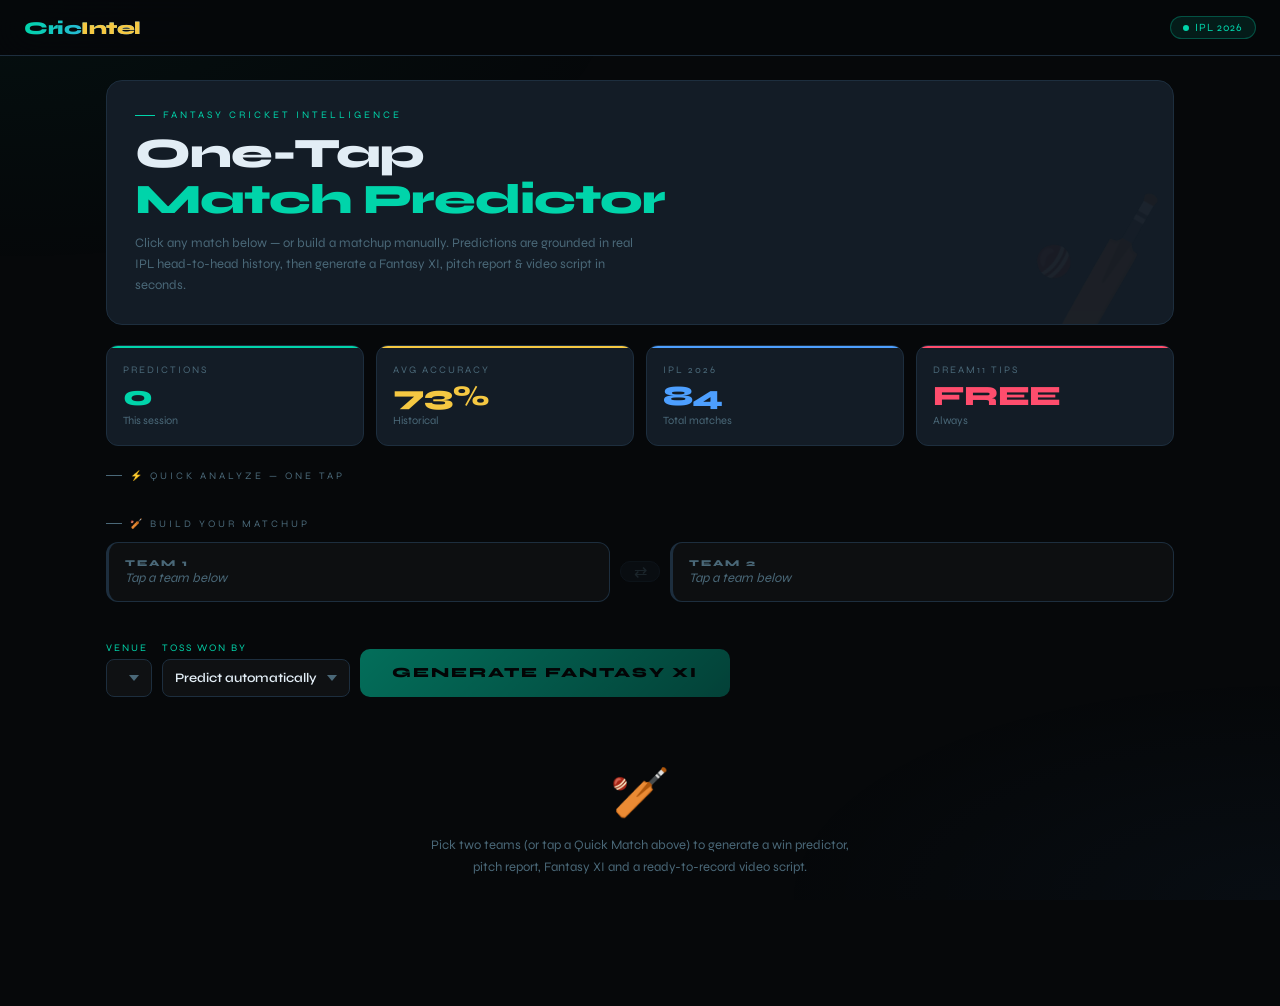
==== commit 947baec9: "Update index.html" ====
--- a/index.html
+++ b/index.html
@@ -20,6 +20,7 @@
   --muted: #4A6878;
   --dim: #2A4050;
   --mono: 'DM Mono', monospace;
+  color-scheme: dark;
 }
 *{margin:0;padding:0;box-sizing:border-box;}
 html{scroll-behavior:smooth;}
@@ -37,6 +38,8 @@
     radial-gradient(ellipse 80% 50% at 100% 100%,rgba(77,159,255,0.04) 0%,transparent 50%);
   pointer-events:none;z-index:0;
 }
+:focus-visible{outline:2px solid var(--accent);outline-offset:2px;border-radius:4px;}
+button{font-family:inherit;}
 
 /* NAV */
 nav{
@@ -54,15 +57,6 @@
   -webkit-background-clip:text;-webkit-text-fill-color:transparent;background-clip:text;
 }
 .nav-logo span{color:var(--gold);-webkit-text-fill-color:var(--gold);}
-.nav-tabs{display:flex;gap:4px;}
-.nav-tab{
-  background:none;border:none;color:var(--muted);cursor:pointer;
-  font-family:'Syne',sans-serif;font-size:12px;font-weight:600;
-  letter-spacing:1px;padding:6px 14px;border-radius:6px;
-  text-transform:uppercase;transition:all 0.2s;
-}
-.nav-tab:hover{color:var(--text);background:rgba(255,255,255,0.04);}
-.nav-tab.active{color:var(--accent);background:rgba(0,212,170,0.08);}
 .nav-pill{
   background:rgba(0,212,170,0.1);border:1px solid rgba(0,212,170,0.3);
   border-radius:100px;padding:4px 12px;font-size:11px;
@@ -118,7 +112,7 @@
 .stat-value.red{color:var(--red);}
 .stat-sub{font-size:11px;color:var(--muted);margin-top:4px;}
 
-/* ═══ QUICK MATCH CARDS ═══ */
+/* ═══ SECTION LABEL ═══ */
 .section-label{
   font-size:10px;letter-spacing:3px;text-transform:uppercase;
   color:var(--muted);margin:24px 0 12px;
@@ -126,14 +120,15 @@
 }
 .section-label::before{content:'';width:16px;height:1px;background:var(--muted);}
 
+/* ═══ QUICK MATCH CARDS ═══ */
 .quick-matches{
   display:grid;grid-template-columns:repeat(auto-fill,minmax(220px,1fr));
   gap:10px;margin-bottom:24px;
 }
 .quick-match{
   background:var(--card);border:1px solid var(--border);
-  border-radius:12px;padding:16px;cursor:pointer;
-  transition:all 0.25s;position:relative;overflow:hidden;
+  border-radius:12px;padding:16px;cursor:pointer;text-align:left;
+  transition:all 0.25s;position:relative;overflow:hidden;width:100%;color:inherit;
 }
 .quick-match:hover{
   border-color:var(--accent);transform:translateY(-2px);
@@ -161,45 +156,68 @@
   color:var(--accent);margin-top:6px;
 }
 
-/* ═══ TEAM SELECTOR ═══ */
-.team-selector{margin-bottom:20px;}
+/* ═══ TEAM PICKER ═══ */
 .team-grid{
-  display:grid;grid-template-columns:repeat(auto-fill,minmax(100px,1fr));
-  gap:8px;
-}
-@media(max-width:500px){.team-grid{grid-template-columns:repeat(5,1fr);}}
-.team-chip{
-  background:var(--card);border:2px solid var(--border);
-  border-radius:10px;padding:10px 6px;cursor:pointer;
-  text-align:center;transition:all 0.2s;
-  display:flex;flex-direction:column;align-items:center;gap:4px;
-}
-.team-chip:hover{border-color:rgba(255,255,255,0.15);background:rgba(255,255,255,0.03);}
-.team-chip.selected{border-color:var(--accent);background:rgba(0,212,170,0.08);}
-.team-chip .tc-abbr{
+  display:grid;grid-template-columns:repeat(auto-fill,minmax(118px,1fr));
+  gap:10px;margin-bottom:20px;
+}
+@media(max-width:640px){.team-grid{grid-template-columns:repeat(3,1fr);}}
+@media(max-width:420px){.team-grid{grid-template-columns:repeat(2,1fr);}}
+.team-card{
+  position:relative;background:var(--card);border:2px solid var(--border);
+  border-radius:14px;padding:16px 10px 14px;cursor:pointer;
+  text-align:center;transition:all 0.18s ease;
+  display:flex;flex-direction:column;align-items:center;gap:9px;
+  color:inherit;width:100%;
+}
+.team-card:hover{border-color:rgba(255,255,255,0.22);background:rgba(255,255,255,0.03);transform:translateY(-2px);}
+.team-card.is-team1{border-color:var(--gold);background:rgba(245,200,66,0.07);}
+.team-card.is-team2{border-color:var(--blue);background:rgba(77,159,255,0.07);}
+.team-card-badge{
+  width:44px;height:44px;border-radius:12px;flex-shrink:0;
+  display:flex;align-items:center;justify-content:center;
   font-size:14px;font-weight:800;letter-spacing:-0.5px;
 }
-.team-chip .tc-name{
-  font-size:8px;letter-spacing:0.5px;color:var(--muted);
-  white-space:nowrap;overflow:hidden;text-overflow:ellipsis;width:100%;
-}
-.team-chip.selected .tc-name{color:var(--accent);}
-
-.selector-row{
-  display:flex;gap:16px;align-items:center;margin-bottom:16px;flex-wrap:wrap;
-}
-.vs-badge{
-  font-size:16px;font-weight:800;color:var(--muted);
-  flex-shrink:0;
-}
-.selected-team-display{
-  background:rgba(255,255,255,0.03);border:1px solid var(--border);
-  border-radius:10px;padding:10px 16px;flex:1;min-width:120px;
-  display:flex;align-items:center;gap:10px;min-height:48px;
-}
-.selected-team-display.empty{color:var(--muted);font-size:12px;font-style:italic;}
-.selected-team-display .st-name{font-size:14px;font-weight:800;}
-.selected-team-display .st-venue{font-size:10px;color:var(--muted);}
+.team-card-name{
+  font-size:11px;font-weight:700;line-height:1.35;color:var(--text);
+}
+.team-card-tag{
+  position:absolute;top:-8px;right:-8px;font-size:9px;font-weight:800;
+  letter-spacing:0.5px;padding:3px 8px;border-radius:100px;display:none;
+  box-shadow:0 2px 8px rgba(0,0,0,0.4);
+}
+.team-card.is-team1 .team-card-tag{display:block;background:var(--gold);color:#0A0A0A;}
+.team-card.is-team2 .team-card-tag{display:block;background:var(--blue);color:#06080A;}
+
+/* MATCHUP BAR (live summary of your picks) */
+.matchup-bar{display:flex;align-items:stretch;gap:10px;margin-bottom:20px;}
+.matchup-slot{
+  flex:1;min-width:0;background:rgba(255,255,255,0.03);border:1px solid var(--border);
+  border-radius:12px;padding:12px 16px;min-height:60px;
+  display:flex;flex-direction:column;justify-content:center;gap:2px;transition:all 0.2s;
+}
+.matchup-slot[data-slot="1"]{border-left:3px solid var(--gold);}
+.matchup-slot[data-slot="2"]{border-left:3px solid var(--blue);}
+.matchup-slot.empty{border-left-color:var(--border);}
+.slot-eyebrow{font-size:9px;letter-spacing:2px;text-transform:uppercase;font-weight:800;color:var(--muted);}
+.matchup-slot[data-slot="1"]:not(.empty) .slot-eyebrow{color:var(--gold);}
+.matchup-slot[data-slot="2"]:not(.empty) .slot-eyebrow{color:var(--blue);}
+.slot-content{font-size:13px;color:var(--muted);font-style:italic;}
+.matchup-slot:not(.empty) .slot-content{font-size:14px;font-weight:800;font-style:normal;color:var(--text);white-space:nowrap;overflow:hidden;text-overflow:ellipsis;}
+.slot-sub{font-size:10px;color:var(--muted);font-weight:600;font-family:var(--mono);}
+.swap-btn{
+  flex-shrink:0;width:40px;align-self:center;background:var(--card);
+  border:1px solid var(--border);border-radius:10px;color:var(--muted);
+  cursor:pointer;font-size:16px;transition:all 0.2s;
+}
+.swap-btn:hover:not(:disabled){border-color:var(--accent);color:var(--accent);transform:rotate(180deg);}
+.swap-btn:disabled{opacity:0.3;cursor:not-allowed;}
+.clear-picks-btn{
+  background:none;border:none;color:var(--muted);cursor:pointer;
+  font-size:11px;text-decoration:underline;letter-spacing:0.5px;
+  padding:0;margin:-12px 0 16px;display:none;align-items:center;gap:4px;
+}
+.clear-picks-btn:hover{color:var(--red);}
 
 /* OPTIONS ROW */
 .options-row{
@@ -210,18 +228,15 @@
 .field select{
   background:rgba(255,255,255,0.04);border:1px solid var(--border);
   border-radius:8px;color:var(--text);font-family:'Syne',sans-serif;
-  font-size:13px;font-weight:600;padding:10px 12px;outline:none;
-  transition:all 0.2s;
-}
-.field select:focus{border-color:var(--accent);background:rgba(0,212,170,0.05);}
-.field select option{background:#0C1117;}
-.field input{
-  background:rgba(255,255,255,0.04);border:1px solid var(--border);
-  border-radius:8px;color:var(--text);font-family:'Syne',sans-serif;
-  font-size:13px;font-weight:600;padding:10px 12px;outline:none;
-  transition:all 0.2s;
-}
-.field input:focus{border-color:var(--accent);background:rgba(0,212,170,0.05);}
+  font-size:13px;font-weight:600;padding:10px 32px 10px 12px;outline:none;
+  transition:all 0.2s;appearance:none;-webkit-appearance:none;-moz-appearance:none;
+  cursor:pointer;
+  background-image:url("data:image/svg+xml;utf8,<svg xmlns='http://www.w3.org/2000/svg' width='10' height='6'><path d='M0 0l5 6 5-6z' fill='%234A6878'/></svg>");
+  background-repeat:no-repeat;background-position:right 12px center;
+}
+.field select:hover{border-color:rgba(255,255,255,0.25);}
+.field select:focus{border-color:var(--accent);background-color:rgba(0,212,170,0.05);}
+.field select option{background:#0C1117;color:var(--text);}
 
 .run-btn{
   background:linear-gradient(135deg,#00D4AA,#007A66);
@@ -369,27 +384,14 @@
 .err{background:rgba(255,77,109,0.08);border:1px solid rgba(255,77,109,0.25);border-radius:10px;padding:14px;color:var(--red);font-size:13px;margin-bottom:16px;display:none;}
 .err.show{display:block;}
 
-/* COMPARE / GROUND */
-.compare-stat-row{display:grid;grid-template-columns:1fr auto 1fr;gap:8px;align-items:center;padding:8px 0;border-bottom:1px solid rgba(255,255,255,0.04);}
-.compare-stat-row:last-child{border:none;}
-.cmp-val{font-family:var(--mono);font-size:13px;font-weight:500;}
-.cmp-val.t1{text-align:left;color:var(--gold);}
-.cmp-val.t2{text-align:right;color:var(--blue);}
-.cmp-val.win-t1{color:var(--accent);font-weight:700;}
-.cmp-val.win-t2{color:var(--accent);font-weight:700;}
-.cmp-label{text-align:center;font-size:9px;letter-spacing:1px;text-transform:uppercase;color:var(--muted);}
-.ground-stats{display:grid;grid-template-columns:repeat(3,1fr);gap:10px;margin-bottom:16px;}
-@media(max-width:500px){.ground-stats{grid-template-columns:repeat(2,1fr);}}
-.ground-stat{background:rgba(255,255,255,0.03);border:1px solid var(--border);border-radius:10px;padding:14px;text-align:center;}
-.ground-stat .val{font-size:22px;font-weight:800;color:var(--text);letter-spacing:-1px;}
-.ground-stat .key{font-size:9px;letter-spacing:2px;text-transform:uppercase;color:var(--muted);margin-top:4px;}
-
-/* INPUT ROW for compare/ground */
-.input-row{
-  display:grid;grid-template-columns:1fr 1fr auto;
-  gap:10px;margin-bottom:20px;align-items:end;
-}
-@media(max-width:600px){.input-row{grid-template-columns:1fr;}}
+.live-banner{
+  background:rgba(255,77,109,0.08);border:1px solid rgba(255,77,109,0.35);
+  border-radius:10px;padding:10px 14px;margin-bottom:14px;
+}
+.live-banner-tag{font-size:9px;letter-spacing:2px;font-weight:800;color:var(--red);margin-bottom:4px;}
+.live-banner-title{font-size:13px;font-weight:700;}
+.live-banner-status{font-size:11px;color:var(--muted);margin-top:2px;}
+
 .empty-state{text-align:center;padding:48px 20px;color:var(--muted);}
 .empty-state .big{font-size:48px;margin-bottom:12px;}
 .empty-state p{font-size:13px;line-height:1.7;}
@@ -405,11 +407,6 @@
 
 <nav>
   <div class="nav-logo">Cric<span>Intel</span></div>
-  <div class="nav-tabs">
-    <button class="nav-tab active" data-page="dashboard">Dashboard</button>
-    <button class="nav-tab" data-page="compare">Compare</button>
-    <button class="nav-tab" data-page="ground">Ground</button>
-  </div>
   <div class="nav-pill"><span class="live-dot"></span> IPL 2026</div>
 </nav>
 
@@ -421,7 +418,7 @@
   <div class="hero-main" style="margin-bottom:0;">
     <div class="hero-tag">Fantasy Cricket Intelligence</div>
     <div class="hero-title">One-Tap<br/><em>Match Predictor</em></div>
-    <div class="hero-sub">Click any match below — or pick teams manually. AI generates Fantasy XI, pitch report & video script in seconds.</div>
+    <div class="hero-sub">Click any match below — or build a matchup manually. Predictions are grounded in real IPL head-to-head history, then generate a Fantasy XI, pitch report & video script in seconds.</div>
   </div>
 
   <div class="stats-row">
@@ -435,4 +432,106 @@
   <div class="section-label">⚡ Quick Analyze — One Tap</div>
   <div class="quick-matches" id="quickMatches"></div>
 
-  <!-- 🏏 MANUAL PICK --+  <!-- 🏏 BUILD YOUR OWN MATCHUP -->
+  <div class="section-label">🏏 Build Your Matchup</div>
+
+  <div class="matchup-bar" id="matchupBar">
+    <div class="matchup-slot empty" data-slot="1" id="slot1">
+      <div class="slot-eyebrow">Team 1</div>
+      <div class="slot-content">Tap a team below</div>
+    </div>
+    <button type="button" class="swap-btn" id="swapBtn" disabled title="Swap teams" aria-label="Swap Team 1 and Team 2">⇄</button>
+    <div class="matchup-slot empty" data-slot="2" id="slot2">
+      <div class="slot-eyebrow">Team 2</div>
+      <div class="slot-content">Tap a team below</div>
+    </div>
+  </div>
+  <button type="button" class="clear-picks-btn" id="clearPicksBtn">✕ Clear picks</button>
+
+  <div class="team-grid" id="teamGrid"></div>
+
+  <div class="options-row">
+    <div class="field">
+      <label>Venue</label>
+      <select id="venueSelect"></select>
+    </div>
+    <div class="field">
+      <label>Toss Won By</label>
+      <select id="tossSelect">
+        <option value="auto">Predict automatically</option>
+      </select>
+    </div>
+    <button class="run-btn big" id="runBtn" disabled>Generate Fantasy XI</button>
+  </div>
+
+  <div class="err" id="dashErr"></div>
+
+  <div class="empty-state" id="emptyState">
+    <div class="big">🏏</div>
+    <p>Pick two teams (or tap a Quick Match above) to generate a win predictor,<br/>pitch report, Fantasy XI and a ready-to-record video script.</p>
+  </div>
+
+  <div class="main-grid" id="resultsGrid" style="display:none;">
+    <div class="left-col">
+      <div class="card">
+        <div class="card-title">🏆 Match Winner Prediction</div>
+        <div class="live-banner" id="liveBanner" style="display:none;"></div>
+        <div id="winProbBox"></div>
+      </div>
+
+      <div class="card">
+        <div class="card-title">⭐ Suggested Fantasy XI</div>
+        <div class="players-grid" id="playersGrid"></div>
+      </div>
+
+      <div class="card">
+        <div class="card-title">📋 Full Squad — Fantasy Points</div>
+        <table class="fantasy-table">
+          <thead><tr><th>Player</th><th>Role</th><th>Team</th><th>Credits</th><th>Pts</th></tr></thead>
+          <tbody id="fantasyTableBody"></tbody>
+        </table>
+      </div>
+
+      <div class="card">
+        <div class="card-title">🎬 Video Script</div>
+        <div class="script-box" id="scriptBox"></div>
+        <div class="script-actions">
+          <button class="action-btn" id="copyScriptBtn">📋 Copy Script</button>
+          <button class="action-btn" id="regenScriptBtn">🔁 Regenerate</button>
+        </div>
+      </div>
+    </div>
+
+    <div class="right-col">
+      <div class="card">
+        <div class="card-title">🌱 Pitch Report</div>
+        <div class="pitch-visual" id="pitchVisual"></div>
+        <div class="pitch-tags" id="pitchTags"></div>
+      </div>
+
+      <div class="card">
+        <div class="card-title">☁️ Weather</div>
+        <div class="weather-row" id="weatherRow"></div>
+      </div>
+
+      <div class="card">
+        <div class="card-title">⚔️ Head to Head</div>
+        <div id="h2hBox"></div>
+      </div>
+
+      <div class="card">
+        <div class="card-title">📈 Recent Form</div>
+        <div id="formBox"></div>
+      </div>
+    </div>
+  </div>
+
+</div>
+
+</div>
+
+<script src="data.js"></script>
+<script src="api.js"></script>
+<script src="app.js"></script>
+</body>
+</html>
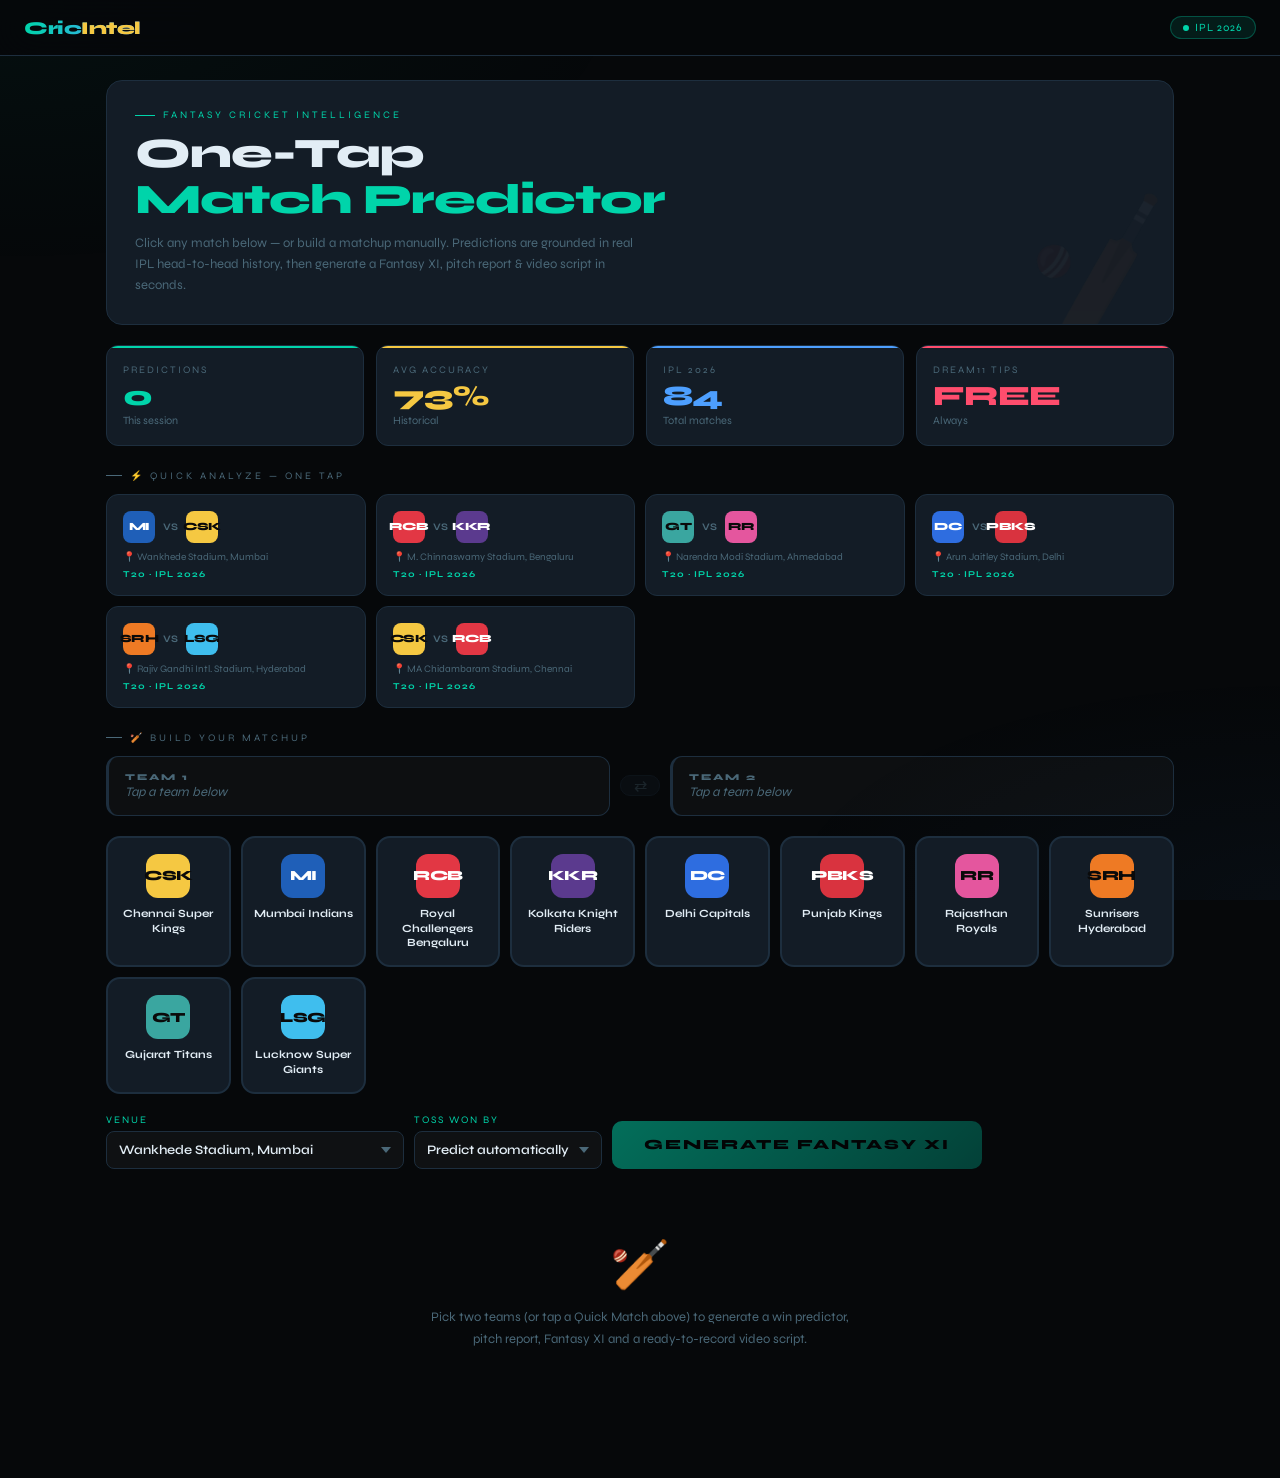
==== commit ef71c65d: "Add files via upload" ====
--- a/index.html
+++ b/index.html
@@ -1,537 +1,537 @@
-<!DOCTYPE html>
-<html lang="en">
-<head>
-<meta charset="UTF-8"/>
-<meta name="viewport" content="width=device-width,initial-scale=1.0"/>
-<title>CricIntel — Fantasy Cricket Intelligence</title>
-<link href="https://fonts.googleapis.com/css2?family=Syne:wght@400;600;700;800&family=DM+Mono:wght@400;500&family=Noto+Sans+Devanagari:wght@400;600&display=swap" rel="stylesheet"/>
-<style>
-:root {
-  --bg: #06080A;
-  --s1: #0C1117;
-  --s2: #111820;
-  --card: #131C26;
-  --border: #1D2E3E;
-  --accent: #00D4AA;
-  --gold: #F5C842;
-  --red: #FF4D6D;
-  --blue: #4D9FFF;
-  --text: #E2EDF5;
-  --muted: #4A6878;
-  --dim: #2A4050;
-  --mono: 'DM Mono', monospace;
-  color-scheme: dark;
-}
-*{margin:0;padding:0;box-sizing:border-box;}
-html{scroll-behavior:smooth;}
-body{
-  background:var(--bg);
-  color:var(--text);
-  font-family:'Syne',sans-serif;
-  min-height:100vh;
-  overflow-x:hidden;
-}
-body::before{
-  content:'';position:fixed;inset:0;
-  background:
-    radial-gradient(ellipse 100% 60% at 0% 0%,rgba(0,212,170,0.04) 0%,transparent 50%),
-    radial-gradient(ellipse 80% 50% at 100% 100%,rgba(77,159,255,0.04) 0%,transparent 50%);
-  pointer-events:none;z-index:0;
-}
-:focus-visible{outline:2px solid var(--accent);outline-offset:2px;border-radius:4px;}
-button{font-family:inherit;}
-
-/* NAV */
-nav{
-  position:sticky;top:0;z-index:100;
-  background:rgba(6,8,10,0.85);
-  backdrop-filter:blur(20px);
-  border-bottom:1px solid var(--border);
-  padding:0 24px;
-  display:flex;align-items:center;justify-content:space-between;
-  height:56px;
-}
-.nav-logo{
-  font-size:18px;font-weight:800;letter-spacing:-0.5px;
-  background:linear-gradient(90deg,var(--accent),var(--blue));
-  -webkit-background-clip:text;-webkit-text-fill-color:transparent;background-clip:text;
-}
-.nav-logo span{color:var(--gold);-webkit-text-fill-color:var(--gold);}
-.nav-pill{
-  background:rgba(0,212,170,0.1);border:1px solid rgba(0,212,170,0.3);
-  border-radius:100px;padding:4px 12px;font-size:11px;
-  color:var(--accent);letter-spacing:1px;display:flex;align-items:center;gap:6px;
-}
-.live-dot{width:6px;height:6px;background:var(--accent);border-radius:50%;animation:blink 1.5s infinite;}
-@keyframes blink{0%,100%{opacity:1;}50%{opacity:0.2;}}
-
-.wrapper{position:relative;z-index:1;max-width:1100px;margin:0 auto;padding:24px 16px 80px;}
-.page{display:none;}
-.page.active{display:block;animation:fadeIn 0.3s ease;}
-@keyframes fadeIn{from{opacity:0;transform:translateY(8px);}to{opacity:1;transform:translateY(0);}}
-
-/* HERO */
-.hero-main{
-  background:var(--card);border:1px solid var(--border);
-  border-radius:16px;padding:28px;position:relative;overflow:hidden;
-}
-.hero-main::after{
-  content:'🏏';position:absolute;right:-10px;bottom:-20px;
-  font-size:120px;opacity:0.04;pointer-events:none;transform:rotate(-15deg);
-}
-.hero-tag{
-  font-size:10px;letter-spacing:3px;text-transform:uppercase;
-  color:var(--accent);margin-bottom:10px;
-  display:flex;align-items:center;gap:8px;
-}
-.hero-tag::before{content:'';width:20px;height:1px;background:var(--accent);}
-.hero-title{
-  font-size:clamp(26px,4vw,42px);font-weight:800;line-height:1.1;
-  letter-spacing:-1px;margin-bottom:10px;
-}
-.hero-title em{font-style:normal;color:var(--accent);}
-.hero-sub{color:var(--muted);font-size:13px;line-height:1.6;max-width:500px;}
-
-/* STATS ROW */
-.stats-row{display:grid;grid-template-columns:repeat(4,1fr);gap:12px;margin:20px 0;}
-@media(max-width:640px){.stats-row{grid-template-columns:repeat(2,1fr);}}
-.stat-card{
-  background:var(--card);border:1px solid var(--border);
-  border-radius:12px;padding:18px 16px;position:relative;overflow:hidden;
-}
-.stat-card::before{content:'';position:absolute;top:0;left:0;right:0;height:2px;}
-.stat-card.green::before{background:var(--accent);}
-.stat-card.gold::before{background:var(--gold);}
-.stat-card.blue::before{background:var(--blue);}
-.stat-card.red::before{background:var(--red);}
-.stat-label{font-size:10px;letter-spacing:2px;text-transform:uppercase;color:var(--muted);margin-bottom:6px;}
-.stat-value{font-size:28px;font-weight:800;letter-spacing:-1px;line-height:1;}
-.stat-value.green{color:var(--accent);}
-.stat-value.gold{color:var(--gold);}
-.stat-value.blue{color:var(--blue);}
-.stat-value.red{color:var(--red);}
-.stat-sub{font-size:11px;color:var(--muted);margin-top:4px;}
-
-/* ═══ SECTION LABEL ═══ */
-.section-label{
-  font-size:10px;letter-spacing:3px;text-transform:uppercase;
-  color:var(--muted);margin:24px 0 12px;
-  display:flex;align-items:center;gap:8px;
-}
-.section-label::before{content:'';width:16px;height:1px;background:var(--muted);}
-
-/* ═══ QUICK MATCH CARDS ═══ */
-.quick-matches{
-  display:grid;grid-template-columns:repeat(auto-fill,minmax(220px,1fr));
-  gap:10px;margin-bottom:24px;
-}
-.quick-match{
-  background:var(--card);border:1px solid var(--border);
-  border-radius:12px;padding:16px;cursor:pointer;text-align:left;
-  transition:all 0.25s;position:relative;overflow:hidden;width:100%;color:inherit;
-}
-.quick-match:hover{
-  border-color:var(--accent);transform:translateY(-2px);
-  box-shadow:0 8px 24px rgba(0,212,170,0.12);
-}
-.quick-match::after{
-  content:'ANALYZE →';position:absolute;bottom:0;left:0;right:0;
-  background:linear-gradient(135deg,#00D4AA,#007A66);
-  color:#000;font-size:10px;font-weight:800;letter-spacing:2px;
-  text-align:center;padding:6px;
-  transform:translateY(100%);transition:transform 0.25s;
-}
-.quick-match:hover::after{transform:translateY(0);}
-.qm-teams{display:flex;align-items:center;gap:8px;margin-bottom:8px;}
-.qm-badge{
-  width:32px;height:32px;border-radius:8px;
-  display:flex;align-items:center;justify-content:center;
-  font-size:11px;font-weight:800;letter-spacing:-0.5px;
-  flex-shrink:0;
-}
-.qm-vs{font-size:10px;font-weight:700;color:var(--muted);}
-.qm-venue{font-size:10px;color:var(--muted);white-space:nowrap;overflow:hidden;text-overflow:ellipsis;}
-.qm-format{
-  font-size:9px;letter-spacing:1px;font-weight:700;
-  color:var(--accent);margin-top:6px;
-}
-
-/* ═══ TEAM PICKER ═══ */
-.team-grid{
-  display:grid;grid-template-columns:repeat(auto-fill,minmax(118px,1fr));
-  gap:10px;margin-bottom:20px;
-}
-@media(max-width:640px){.team-grid{grid-template-columns:repeat(3,1fr);}}
-@media(max-width:420px){.team-grid{grid-template-columns:repeat(2,1fr);}}
-.team-card{
-  position:relative;background:var(--card);border:2px solid var(--border);
-  border-radius:14px;padding:16px 10px 14px;cursor:pointer;
-  text-align:center;transition:all 0.18s ease;
-  display:flex;flex-direction:column;align-items:center;gap:9px;
-  color:inherit;width:100%;
-}
-.team-card:hover{border-color:rgba(255,255,255,0.22);background:rgba(255,255,255,0.03);transform:translateY(-2px);}
-.team-card.is-team1{border-color:var(--gold);background:rgba(245,200,66,0.07);}
-.team-card.is-team2{border-color:var(--blue);background:rgba(77,159,255,0.07);}
-.team-card-badge{
-  width:44px;height:44px;border-radius:12px;flex-shrink:0;
-  display:flex;align-items:center;justify-content:center;
-  font-size:14px;font-weight:800;letter-spacing:-0.5px;
-}
-.team-card-name{
-  font-size:11px;font-weight:700;line-height:1.35;color:var(--text);
-}
-.team-card-tag{
-  position:absolute;top:-8px;right:-8px;font-size:9px;font-weight:800;
-  letter-spacing:0.5px;padding:3px 8px;border-radius:100px;display:none;
-  box-shadow:0 2px 8px rgba(0,0,0,0.4);
-}
-.team-card.is-team1 .team-card-tag{display:block;background:var(--gold);color:#0A0A0A;}
-.team-card.is-team2 .team-card-tag{display:block;background:var(--blue);color:#06080A;}
-
-/* MATCHUP BAR (live summary of your picks) */
-.matchup-bar{display:flex;align-items:stretch;gap:10px;margin-bottom:20px;}
-.matchup-slot{
-  flex:1;min-width:0;background:rgba(255,255,255,0.03);border:1px solid var(--border);
-  border-radius:12px;padding:12px 16px;min-height:60px;
-  display:flex;flex-direction:column;justify-content:center;gap:2px;transition:all 0.2s;
-}
-.matchup-slot[data-slot="1"]{border-left:3px solid var(--gold);}
-.matchup-slot[data-slot="2"]{border-left:3px solid var(--blue);}
-.matchup-slot.empty{border-left-color:var(--border);}
-.slot-eyebrow{font-size:9px;letter-spacing:2px;text-transform:uppercase;font-weight:800;color:var(--muted);}
-.matchup-slot[data-slot="1"]:not(.empty) .slot-eyebrow{color:var(--gold);}
-.matchup-slot[data-slot="2"]:not(.empty) .slot-eyebrow{color:var(--blue);}
-.slot-content{font-size:13px;color:var(--muted);font-style:italic;}
-.matchup-slot:not(.empty) .slot-content{font-size:14px;font-weight:800;font-style:normal;color:var(--text);white-space:nowrap;overflow:hidden;text-overflow:ellipsis;}
-.slot-sub{font-size:10px;color:var(--muted);font-weight:600;font-family:var(--mono);}
-.swap-btn{
-  flex-shrink:0;width:40px;align-self:center;background:var(--card);
-  border:1px solid var(--border);border-radius:10px;color:var(--muted);
-  cursor:pointer;font-size:16px;transition:all 0.2s;
-}
-.swap-btn:hover:not(:disabled){border-color:var(--accent);color:var(--accent);transform:rotate(180deg);}
-.swap-btn:disabled{opacity:0.3;cursor:not-allowed;}
-.clear-picks-btn{
-  background:none;border:none;color:var(--muted);cursor:pointer;
-  font-size:11px;text-decoration:underline;letter-spacing:0.5px;
-  padding:0;margin:-12px 0 16px;display:none;align-items:center;gap:4px;
-}
-.clear-picks-btn:hover{color:var(--red);}
-
-/* OPTIONS ROW */
-.options-row{
-  display:flex;gap:10px;margin-bottom:20px;align-items:end;flex-wrap:wrap;
-}
-.field{display:flex;flex-direction:column;gap:5px;}
-.field label{font-size:10px;letter-spacing:2px;text-transform:uppercase;color:var(--accent);}
-.field select{
-  background:rgba(255,255,255,0.04);border:1px solid var(--border);
-  border-radius:8px;color:var(--text);font-family:'Syne',sans-serif;
-  font-size:13px;font-weight:600;padding:10px 32px 10px 12px;outline:none;
-  transition:all 0.2s;appearance:none;-webkit-appearance:none;-moz-appearance:none;
-  cursor:pointer;
-  background-image:url("data:image/svg+xml;utf8,<svg xmlns='http://www.w3.org/2000/svg' width='10' height='6'><path d='M0 0l5 6 5-6z' fill='%234A6878'/></svg>");
-  background-repeat:no-repeat;background-position:right 12px center;
-}
-.field select:hover{border-color:rgba(255,255,255,0.25);}
-.field select:focus{border-color:var(--accent);background-color:rgba(0,212,170,0.05);}
-.field select option{background:#0C1117;color:var(--text);}
-
-.run-btn{
-  background:linear-gradient(135deg,#00D4AA,#007A66);
-  border:none;border-radius:8px;color:#000;cursor:pointer;
-  font-family:'Syne',sans-serif;font-size:12px;font-weight:800;
-  letter-spacing:2px;padding:10px 24px;text-transform:uppercase;
-  transition:all 0.2s;white-space:nowrap;height:40px;
-}
-.run-btn:hover:not(:disabled){transform:translateY(-1px);box-shadow:0 6px 20px rgba(0,212,170,0.3);}
-.run-btn:disabled{opacity:0.5;cursor:not-allowed;}
-.run-btn.big{
-  height:48px;font-size:14px;padding:12px 32px;border-radius:10px;
-}
-
-/* MAIN GRID */
-.main-grid{display:grid;grid-template-columns:2fr 1fr;gap:16px;}
-@media(max-width:800px){.main-grid{grid-template-columns:1fr;}}
-.left-col,.right-col{display:flex;flex-direction:column;gap:16px;}
-
-.card{
-  background:var(--card);border:1px solid var(--border);
-  border-radius:14px;padding:22px;position:relative;overflow:hidden;
-}
-.card-title{
-  font-size:11px;letter-spacing:3px;text-transform:uppercase;
-  color:var(--muted);margin-bottom:16px;
-  display:flex;align-items:center;gap:8px;
-}
-
-/* WIN PROB */
-.prob-teams{display:flex;align-items:center;gap:12px;margin-bottom:8px;}
-.prob-team{font-size:15px;font-weight:800;min-width:36px;}
-.prob-team.t1{color:var(--gold);}
-.prob-team.t2{color:var(--blue);}
-.prob-track{flex:1;height:10px;background:rgba(255,255,255,0.06);border-radius:100px;overflow:hidden;}
-.prob-fill{height:100%;background:linear-gradient(90deg,var(--gold),#FFA500);border-radius:100px;transition:width 1.2s cubic-bezier(0.25,1,0.5,1);width:0%;}
-.prob-pcts{display:flex;justify-content:space-between;font-family:var(--mono);font-size:12px;margin-bottom:12px;}
-.prob-pcts span:first-child{color:var(--gold);}
-.prob-pcts span:last-child{color:var(--blue);}
-.winner-line{
-  background:rgba(0,212,170,0.07);border:1px solid rgba(0,212,170,0.2);
-  border-radius:8px;padding:10px 14px;font-size:12px;font-weight:600;
-  color:var(--accent);line-height:1.5;
-}
-
-/* PITCH */
-.pitch-visual{display:flex;align-items:center;gap:16px;margin-bottom:14px;}
-.pitch-oval{
-  width:60px;height:80px;border-radius:50%;flex-shrink:0;
-  border:2px solid var(--dim);position:relative;overflow:hidden;
-  display:flex;align-items:center;justify-content:center;
-}
-.pitch-oval-fill{position:absolute;inset:0;border-radius:50%;background:linear-gradient(180deg,#4A3520,#5A4228,#3D2A15);opacity:0.8;}
-.pitch-type-badge{position:absolute;font-size:8px;letter-spacing:1px;font-weight:700;z-index:1;color:#fff;}
-.pitch-info{flex:1;}
-.pitch-score-range{font-size:22px;font-weight:800;color:var(--gold);letter-spacing:-1px;margin-bottom:4px;}
-.pitch-tags{display:flex;gap:6px;flex-wrap:wrap;margin-top:8px;}
-.pitch-tag{background:rgba(255,255,255,0.05);border:1px solid var(--border);border-radius:100px;font-size:10px;letter-spacing:1px;padding:3px 10px;color:var(--muted);}
-
-/* WEATHER */
-.weather-row{display:flex;gap:10px;flex-wrap:wrap;}
-.weather-item{flex:1;min-width:80px;background:rgba(255,255,255,0.03);border:1px solid var(--border);border-radius:10px;padding:12px;text-align:center;}
-.weather-icon{font-size:20px;margin-bottom:4px;}
-.weather-val{font-size:16px;font-weight:800;color:var(--text);}
-.weather-key{font-size:9px;letter-spacing:1px;text-transform:uppercase;color:var(--muted);margin-top:2px;}
-
-/* PLAYERS GRID */
-.players-grid{display:grid;grid-template-columns:repeat(2,1fr);gap:8px;}
-.player-row{
-  background:rgba(255,255,255,0.03);border:1px solid var(--border);
-  border-radius:10px;padding:12px;display:flex;align-items:center;gap:10px;
-  transition:all 0.2s;
-}
-.player-row:hover{border-color:var(--accent);background:rgba(0,212,170,0.04);}
-.player-avatar{width:36px;height:36px;border-radius:8px;flex-shrink:0;display:flex;align-items:center;justify-content:center;font-size:16px;}
-.player-avatar.bat{background:rgba(245,200,66,0.1);}
-.player-avatar.bowl{background:rgba(0,212,170,0.1);}
-.player-avatar.all{background:rgba(77,159,255,0.1);}
-.player-avatar.wk{background:rgba(255,77,109,0.1);}
-.player-info{flex:1;min-width:0;}
-.player-name{font-size:12px;font-weight:700;white-space:nowrap;overflow:hidden;text-overflow:ellipsis;}
-.player-meta{font-size:10px;color:var(--muted);font-family:var(--mono);}
-.player-badge{font-size:9px;font-weight:700;letter-spacing:1px;padding:2px 7px;border-radius:100px;}
-.player-badge.c{background:rgba(245,200,66,0.15);color:var(--gold);border:1px solid rgba(245,200,66,0.3);}
-.player-badge.vc{background:rgba(77,159,255,0.15);color:var(--blue);border:1px solid rgba(77,159,255,0.3);}
-
-/* H2H */
-.h2h-bar{display:flex;height:8px;border-radius:100px;overflow:hidden;margin:10px 0;}
-.h2h-t1{background:var(--gold);transition:width 1s ease;}
-.h2h-t2{background:var(--blue);transition:width 1s ease;}
-.h2h-labels{display:flex;justify-content:space-between;font-size:11px;font-family:var(--mono);}
-.h2h-labels span:first-child{color:var(--gold);}
-.h2h-labels span:last-child{color:var(--blue);}
-.h2h-detail{color:var(--muted);font-size:12px;line-height:1.7;margin-top:10px;}
-
-/* FORM */
-.form-row{display:flex;align-items:center;justify-content:space-between;margin-bottom:10px;}
-.form-team-name{font-size:12px;font-weight:700;width:40px;}
-.form-dots{display:flex;gap:5px;}
-.form-dot{width:22px;height:22px;border-radius:6px;font-size:9px;font-weight:700;display:flex;align-items:center;justify-content:center;}
-.form-dot.w{background:rgba(0,212,170,0.15);color:var(--accent);border:1px solid rgba(0,212,170,0.3);}
-.form-dot.l{background:rgba(255,77,109,0.1);color:var(--red);border:1px solid rgba(255,77,109,0.2);}
-.form-dot.n{background:rgba(255,255,255,0.04);color:var(--muted);border:1px solid var(--border);}
-
-/* SCRIPT */
-.script-box{
-  background:rgba(0,0,0,0.4);border:1px solid rgba(0,212,170,0.15);
-  border-radius:10px;padding:16px;font-family:'Noto Sans Devanagari','Syne',sans-serif;
-  font-size:13px;line-height:1.9;color:#9EC8D8;white-space:pre-wrap;word-wrap:break-word;
-}
-.script-actions{display:flex;gap:8px;margin-top:12px;flex-wrap:wrap;}
-.action-btn{
-  background:rgba(255,255,255,0.05);border:1px solid var(--border);
-  border-radius:7px;color:var(--text);cursor:pointer;
-  font-family:'Syne',sans-serif;font-size:11px;font-weight:600;
-  letter-spacing:1px;padding:8px 14px;text-decoration:none;
-  transition:all 0.2s;display:flex;align-items:center;gap:6px;
-}
-.action-btn:hover{border-color:var(--accent);color:var(--accent);}
-
-/* FANTASY TABLE */
-.fantasy-table{width:100%;border-collapse:collapse;}
-.fantasy-table th{font-size:9px;letter-spacing:2px;text-transform:uppercase;color:var(--muted);padding:8px 10px;text-align:left;border-bottom:1px solid var(--border);}
-.fantasy-table td{padding:10px;font-size:12px;border-bottom:1px solid rgba(255,255,255,0.04);vertical-align:middle;}
-.fantasy-table tr:last-child td{border-bottom:none;}
-.fantasy-table tr:hover td{background:rgba(255,255,255,0.02);}
-.role-pill{font-size:9px;font-weight:700;letter-spacing:1px;padding:2px 8px;border-radius:100px;}
-.role-pill.BAT{background:rgba(245,200,66,0.12);color:var(--gold);}
-.role-pill.BOWL{background:rgba(0,212,170,0.12);color:var(--accent);}
-.role-pill.ALL{background:rgba(77,159,255,0.12);color:var(--blue);}
-.role-pill.WK{background:rgba(255,77,109,0.12);color:var(--red);}
-
-/* LOADING */
-.loading-overlay{
-  display:none;position:fixed;inset:0;z-index:200;
-  background:rgba(6,8,10,0.92);backdrop-filter:blur(10px);
-  align-items:center;justify-content:center;flex-direction:column;gap:16px;
-}
-.loading-overlay.show{display:flex;}
-.spinner{width:60px;height:60px;border:3px solid var(--border);border-top-color:var(--accent);border-radius:50%;animation:spin 0.8s linear infinite;}
-@keyframes spin{to{transform:rotate(360deg);}}
-.loading-msg{font-size:14px;font-weight:700;letter-spacing:2px;color:var(--accent);}
-.loading-step{font-size:12px;color:var(--muted);}
-
-.err{background:rgba(255,77,109,0.08);border:1px solid rgba(255,77,109,0.25);border-radius:10px;padding:14px;color:var(--red);font-size:13px;margin-bottom:16px;display:none;}
-.err.show{display:block;}
-
-.live-banner{
-  background:rgba(255,77,109,0.08);border:1px solid rgba(255,77,109,0.35);
-  border-radius:10px;padding:10px 14px;margin-bottom:14px;
-}
-.live-banner-tag{font-size:9px;letter-spacing:2px;font-weight:800;color:var(--red);margin-bottom:4px;}
-.live-banner-title{font-size:13px;font-weight:700;}
-.live-banner-status{font-size:11px;color:var(--muted);margin-top:2px;}
-
-.empty-state{text-align:center;padding:48px 20px;color:var(--muted);}
-.empty-state .big{font-size:48px;margin-bottom:12px;}
-.empty-state p{font-size:13px;line-height:1.7;}
-</style>
-</head>
-<body>
-
-<div class="loading-overlay" id="loadingOverlay">
-  <div class="spinner"></div>
-  <div class="loading-msg">ANALYZING MATCH...</div>
-  <div class="loading-step" id="loadingStep">Fetching player data...</div>
-</div>
-
-<nav>
-  <div class="nav-logo">Cric<span>Intel</span></div>
-  <div class="nav-pill"><span class="live-dot"></span> IPL 2026</div>
-</nav>
-
-<div class="wrapper">
-
-<!-- ════════ DASHBOARD ════════ -->
-<div class="page active" id="page-dashboard">
-
-  <div class="hero-main" style="margin-bottom:0;">
-    <div class="hero-tag">Fantasy Cricket Intelligence</div>
-    <div class="hero-title">One-Tap<br/><em>Match Predictor</em></div>
-    <div class="hero-sub">Click any match below — or build a matchup manually. Predictions are grounded in real IPL head-to-head history, then generate a Fantasy XI, pitch report & video script in seconds.</div>
-  </div>
-
-  <div class="stats-row">
-    <div class="stat-card green"><div class="stat-label">Predictions</div><div class="stat-value green" id="statPred">0</div><div class="stat-sub">This session</div></div>
-    <div class="stat-card gold"><div class="stat-label">Avg Accuracy</div><div class="stat-value gold">73%</div><div class="stat-sub">Historical</div></div>
-    <div class="stat-card blue"><div class="stat-label">IPL 2026</div><div class="stat-value blue">84</div><div class="stat-sub">Total matches</div></div>
-    <div class="stat-card red"><div class="stat-label">Dream11 Tips</div><div class="stat-value red">FREE</div><div class="stat-sub">Always</div></div>
-  </div>
-
-  <!-- ⚡ QUICK MATCHES — ONE TAP -->
-  <div class="section-label">⚡ Quick Analyze — One Tap</div>
-  <div class="quick-matches" id="quickMatches"></div>
-
-  <!-- 🏏 BUILD YOUR OWN MATCHUP -->
-  <div class="section-label">🏏 Build Your Matchup</div>
-
-  <div class="matchup-bar" id="matchupBar">
-    <div class="matchup-slot empty" data-slot="1" id="slot1">
-      <div class="slot-eyebrow">Team 1</div>
-      <div class="slot-content">Tap a team below</div>
-    </div>
-    <button type="button" class="swap-btn" id="swapBtn" disabled title="Swap teams" aria-label="Swap Team 1 and Team 2">⇄</button>
-    <div class="matchup-slot empty" data-slot="2" id="slot2">
-      <div class="slot-eyebrow">Team 2</div>
-      <div class="slot-content">Tap a team below</div>
-    </div>
-  </div>
-  <button type="button" class="clear-picks-btn" id="clearPicksBtn">✕ Clear picks</button>
-
-  <div class="team-grid" id="teamGrid"></div>
-
-  <div class="options-row">
-    <div class="field">
-      <label>Venue</label>
-      <select id="venueSelect"></select>
-    </div>
-    <div class="field">
-      <label>Toss Won By</label>
-      <select id="tossSelect">
-        <option value="auto">Predict automatically</option>
-      </select>
-    </div>
-    <button class="run-btn big" id="runBtn" disabled>Generate Fantasy XI</button>
-  </div>
-
-  <div class="err" id="dashErr"></div>
-
-  <div class="empty-state" id="emptyState">
-    <div class="big">🏏</div>
-    <p>Pick two teams (or tap a Quick Match above) to generate a win predictor,<br/>pitch report, Fantasy XI and a ready-to-record video script.</p>
-  </div>
-
-  <div class="main-grid" id="resultsGrid" style="display:none;">
-    <div class="left-col">
-      <div class="card">
-        <div class="card-title">🏆 Match Winner Prediction</div>
-        <div class="live-banner" id="liveBanner" style="display:none;"></div>
-        <div id="winProbBox"></div>
-      </div>
-
-      <div class="card">
-        <div class="card-title">⭐ Suggested Fantasy XI</div>
-        <div class="players-grid" id="playersGrid"></div>
-      </div>
-
-      <div class="card">
-        <div class="card-title">📋 Full Squad — Fantasy Points</div>
-        <table class="fantasy-table">
-          <thead><tr><th>Player</th><th>Role</th><th>Team</th><th>Credits</th><th>Pts</th></tr></thead>
-          <tbody id="fantasyTableBody"></tbody>
-        </table>
-      </div>
-
-      <div class="card">
-        <div class="card-title">🎬 Video Script</div>
-        <div class="script-box" id="scriptBox"></div>
-        <div class="script-actions">
-          <button class="action-btn" id="copyScriptBtn">📋 Copy Script</button>
-          <button class="action-btn" id="regenScriptBtn">🔁 Regenerate</button>
-        </div>
-      </div>
-    </div>
-
-    <div class="right-col">
-      <div class="card">
-        <div class="card-title">🌱 Pitch Report</div>
-        <div class="pitch-visual" id="pitchVisual"></div>
-        <div class="pitch-tags" id="pitchTags"></div>
-      </div>
-
-      <div class="card">
-        <div class="card-title">☁️ Weather</div>
-        <div class="weather-row" id="weatherRow"></div>
-      </div>
-
-      <div class="card">
-        <div class="card-title">⚔️ Head to Head</div>
-        <div id="h2hBox"></div>
-      </div>
-
-      <div class="card">
-        <div class="card-title">📈 Recent Form</div>
-        <div id="formBox"></div>
-      </div>
-    </div>
-  </div>
-
-</div>
-
-</div>
-
-<script src="data.js"></script>
-<script src="api.js"></script>
-<script src="app.js"></script>
-</body>
-</html>
+<!DOCTYPE html>
+<html lang="en">
+<head>
+<meta charset="UTF-8"/>
+<meta name="viewport" content="width=device-width,initial-scale=1.0"/>
+<title>CricIntel — Fantasy Cricket Intelligence</title>
+<link href="https://fonts.googleapis.com/css2?family=Syne:wght@400;600;700;800&family=DM+Mono:wght@400;500&family=Noto+Sans+Devanagari:wght@400;600&display=swap" rel="stylesheet"/>
+<style>
+:root {
+  --bg: #06080A;
+  --s1: #0C1117;
+  --s2: #111820;
+  --card: #131C26;
+  --border: #1D2E3E;
+  --accent: #00D4AA;
+  --gold: #F5C842;
+  --red: #FF4D6D;
+  --blue: #4D9FFF;
+  --text: #E2EDF5;
+  --muted: #4A6878;
+  --dim: #2A4050;
+  --mono: 'DM Mono', monospace;
+  color-scheme: dark;
+}
+*{margin:0;padding:0;box-sizing:border-box;}
+html{scroll-behavior:smooth;}
+body{
+  background:var(--bg);
+  color:var(--text);
+  font-family:'Syne',sans-serif;
+  min-height:100vh;
+  overflow-x:hidden;
+}
+body::before{
+  content:'';position:fixed;inset:0;
+  background:
+    radial-gradient(ellipse 100% 60% at 0% 0%,rgba(0,212,170,0.04) 0%,transparent 50%),
+    radial-gradient(ellipse 80% 50% at 100% 100%,rgba(77,159,255,0.04) 0%,transparent 50%);
+  pointer-events:none;z-index:0;
+}
+:focus-visible{outline:2px solid var(--accent);outline-offset:2px;border-radius:4px;}
+button{font-family:inherit;}
+
+/* NAV */
+nav{
+  position:sticky;top:0;z-index:100;
+  background:rgba(6,8,10,0.85);
+  backdrop-filter:blur(20px);
+  border-bottom:1px solid var(--border);
+  padding:0 24px;
+  display:flex;align-items:center;justify-content:space-between;
+  height:56px;
+}
+.nav-logo{
+  font-size:18px;font-weight:800;letter-spacing:-0.5px;
+  background:linear-gradient(90deg,var(--accent),var(--blue));
+  -webkit-background-clip:text;-webkit-text-fill-color:transparent;background-clip:text;
+}
+.nav-logo span{color:var(--gold);-webkit-text-fill-color:var(--gold);}
+.nav-pill{
+  background:rgba(0,212,170,0.1);border:1px solid rgba(0,212,170,0.3);
+  border-radius:100px;padding:4px 12px;font-size:11px;
+  color:var(--accent);letter-spacing:1px;display:flex;align-items:center;gap:6px;
+}
+.live-dot{width:6px;height:6px;background:var(--accent);border-radius:50%;animation:blink 1.5s infinite;}
+@keyframes blink{0%,100%{opacity:1;}50%{opacity:0.2;}}
+
+.wrapper{position:relative;z-index:1;max-width:1100px;margin:0 auto;padding:24px 16px 80px;}
+.page{display:none;}
+.page.active{display:block;animation:fadeIn 0.3s ease;}
+@keyframes fadeIn{from{opacity:0;transform:translateY(8px);}to{opacity:1;transform:translateY(0);}}
+
+/* HERO */
+.hero-main{
+  background:var(--card);border:1px solid var(--border);
+  border-radius:16px;padding:28px;position:relative;overflow:hidden;
+}
+.hero-main::after{
+  content:'🏏';position:absolute;right:-10px;bottom:-20px;
+  font-size:120px;opacity:0.04;pointer-events:none;transform:rotate(-15deg);
+}
+.hero-tag{
+  font-size:10px;letter-spacing:3px;text-transform:uppercase;
+  color:var(--accent);margin-bottom:10px;
+  display:flex;align-items:center;gap:8px;
+}
+.hero-tag::before{content:'';width:20px;height:1px;background:var(--accent);}
+.hero-title{
+  font-size:clamp(26px,4vw,42px);font-weight:800;line-height:1.1;
+  letter-spacing:-1px;margin-bottom:10px;
+}
+.hero-title em{font-style:normal;color:var(--accent);}
+.hero-sub{color:var(--muted);font-size:13px;line-height:1.6;max-width:500px;}
+
+/* STATS ROW */
+.stats-row{display:grid;grid-template-columns:repeat(4,1fr);gap:12px;margin:20px 0;}
+@media(max-width:640px){.stats-row{grid-template-columns:repeat(2,1fr);}}
+.stat-card{
+  background:var(--card);border:1px solid var(--border);
+  border-radius:12px;padding:18px 16px;position:relative;overflow:hidden;
+}
+.stat-card::before{content:'';position:absolute;top:0;left:0;right:0;height:2px;}
+.stat-card.green::before{background:var(--accent);}
+.stat-card.gold::before{background:var(--gold);}
+.stat-card.blue::before{background:var(--blue);}
+.stat-card.red::before{background:var(--red);}
+.stat-label{font-size:10px;letter-spacing:2px;text-transform:uppercase;color:var(--muted);margin-bottom:6px;}
+.stat-value{font-size:28px;font-weight:800;letter-spacing:-1px;line-height:1;}
+.stat-value.green{color:var(--accent);}
+.stat-value.gold{color:var(--gold);}
+.stat-value.blue{color:var(--blue);}
+.stat-value.red{color:var(--red);}
+.stat-sub{font-size:11px;color:var(--muted);margin-top:4px;}
+
+/* ═══ SECTION LABEL ═══ */
+.section-label{
+  font-size:10px;letter-spacing:3px;text-transform:uppercase;
+  color:var(--muted);margin:24px 0 12px;
+  display:flex;align-items:center;gap:8px;
+}
+.section-label::before{content:'';width:16px;height:1px;background:var(--muted);}
+
+/* ═══ QUICK MATCH CARDS ═══ */
+.quick-matches{
+  display:grid;grid-template-columns:repeat(auto-fill,minmax(220px,1fr));
+  gap:10px;margin-bottom:24px;
+}
+.quick-match{
+  background:var(--card);border:1px solid var(--border);
+  border-radius:12px;padding:16px;cursor:pointer;text-align:left;
+  transition:all 0.25s;position:relative;overflow:hidden;width:100%;color:inherit;
+}
+.quick-match:hover{
+  border-color:var(--accent);transform:translateY(-2px);
+  box-shadow:0 8px 24px rgba(0,212,170,0.12);
+}
+.quick-match::after{
+  content:'ANALYZE →';position:absolute;bottom:0;left:0;right:0;
+  background:linear-gradient(135deg,#00D4AA,#007A66);
+  color:#000;font-size:10px;font-weight:800;letter-spacing:2px;
+  text-align:center;padding:6px;
+  transform:translateY(100%);transition:transform 0.25s;
+}
+.quick-match:hover::after{transform:translateY(0);}
+.qm-teams{display:flex;align-items:center;gap:8px;margin-bottom:8px;}
+.qm-badge{
+  width:32px;height:32px;border-radius:8px;
+  display:flex;align-items:center;justify-content:center;
+  font-size:11px;font-weight:800;letter-spacing:-0.5px;
+  flex-shrink:0;
+}
+.qm-vs{font-size:10px;font-weight:700;color:var(--muted);}
+.qm-venue{font-size:10px;color:var(--muted);white-space:nowrap;overflow:hidden;text-overflow:ellipsis;}
+.qm-format{
+  font-size:9px;letter-spacing:1px;font-weight:700;
+  color:var(--accent);margin-top:6px;
+}
+
+/* ═══ TEAM PICKER ═══ */
+.team-grid{
+  display:grid;grid-template-columns:repeat(auto-fill,minmax(118px,1fr));
+  gap:10px;margin-bottom:20px;
+}
+@media(max-width:640px){.team-grid{grid-template-columns:repeat(3,1fr);}}
+@media(max-width:420px){.team-grid{grid-template-columns:repeat(2,1fr);}}
+.team-card{
+  position:relative;background:var(--card);border:2px solid var(--border);
+  border-radius:14px;padding:16px 10px 14px;cursor:pointer;
+  text-align:center;transition:all 0.18s ease;
+  display:flex;flex-direction:column;align-items:center;gap:9px;
+  color:inherit;width:100%;
+}
+.team-card:hover{border-color:rgba(255,255,255,0.22);background:rgba(255,255,255,0.03);transform:translateY(-2px);}
+.team-card.is-team1{border-color:var(--gold);background:rgba(245,200,66,0.07);}
+.team-card.is-team2{border-color:var(--blue);background:rgba(77,159,255,0.07);}
+.team-card-badge{
+  width:44px;height:44px;border-radius:12px;flex-shrink:0;
+  display:flex;align-items:center;justify-content:center;
+  font-size:14px;font-weight:800;letter-spacing:-0.5px;
+}
+.team-card-name{
+  font-size:11px;font-weight:700;line-height:1.35;color:var(--text);
+}
+.team-card-tag{
+  position:absolute;top:-8px;right:-8px;font-size:9px;font-weight:800;
+  letter-spacing:0.5px;padding:3px 8px;border-radius:100px;display:none;
+  box-shadow:0 2px 8px rgba(0,0,0,0.4);
+}
+.team-card.is-team1 .team-card-tag{display:block;background:var(--gold);color:#0A0A0A;}
+.team-card.is-team2 .team-card-tag{display:block;background:var(--blue);color:#06080A;}
+
+/* MATCHUP BAR (live summary of your picks) */
+.matchup-bar{display:flex;align-items:stretch;gap:10px;margin-bottom:20px;}
+.matchup-slot{
+  flex:1;min-width:0;background:rgba(255,255,255,0.03);border:1px solid var(--border);
+  border-radius:12px;padding:12px 16px;min-height:60px;
+  display:flex;flex-direction:column;justify-content:center;gap:2px;transition:all 0.2s;
+}
+.matchup-slot[data-slot="1"]{border-left:3px solid var(--gold);}
+.matchup-slot[data-slot="2"]{border-left:3px solid var(--blue);}
+.matchup-slot.empty{border-left-color:var(--border);}
+.slot-eyebrow{font-size:9px;letter-spacing:2px;text-transform:uppercase;font-weight:800;color:var(--muted);}
+.matchup-slot[data-slot="1"]:not(.empty) .slot-eyebrow{color:var(--gold);}
+.matchup-slot[data-slot="2"]:not(.empty) .slot-eyebrow{color:var(--blue);}
+.slot-content{font-size:13px;color:var(--muted);font-style:italic;}
+.matchup-slot:not(.empty) .slot-content{font-size:14px;font-weight:800;font-style:normal;color:var(--text);white-space:nowrap;overflow:hidden;text-overflow:ellipsis;}
+.slot-sub{font-size:10px;color:var(--muted);font-weight:600;font-family:var(--mono);}
+.swap-btn{
+  flex-shrink:0;width:40px;align-self:center;background:var(--card);
+  border:1px solid var(--border);border-radius:10px;color:var(--muted);
+  cursor:pointer;font-size:16px;transition:all 0.2s;
+}
+.swap-btn:hover:not(:disabled){border-color:var(--accent);color:var(--accent);transform:rotate(180deg);}
+.swap-btn:disabled{opacity:0.3;cursor:not-allowed;}
+.clear-picks-btn{
+  background:none;border:none;color:var(--muted);cursor:pointer;
+  font-size:11px;text-decoration:underline;letter-spacing:0.5px;
+  padding:0;margin:-12px 0 16px;display:none;align-items:center;gap:4px;
+}
+.clear-picks-btn:hover{color:var(--red);}
+
+/* OPTIONS ROW */
+.options-row{
+  display:flex;gap:10px;margin-bottom:20px;align-items:end;flex-wrap:wrap;
+}
+.field{display:flex;flex-direction:column;gap:5px;}
+.field label{font-size:10px;letter-spacing:2px;text-transform:uppercase;color:var(--accent);}
+.field select{
+  background:rgba(255,255,255,0.04);border:1px solid var(--border);
+  border-radius:8px;color:var(--text);font-family:'Syne',sans-serif;
+  font-size:13px;font-weight:600;padding:10px 32px 10px 12px;outline:none;
+  transition:all 0.2s;appearance:none;-webkit-appearance:none;-moz-appearance:none;
+  cursor:pointer;
+  background-image:url("data:image/svg+xml;utf8,<svg xmlns='http://www.w3.org/2000/svg' width='10' height='6'><path d='M0 0l5 6 5-6z' fill='%234A6878'/></svg>");
+  background-repeat:no-repeat;background-position:right 12px center;
+}
+.field select:hover{border-color:rgba(255,255,255,0.25);}
+.field select:focus{border-color:var(--accent);background-color:rgba(0,212,170,0.05);}
+.field select option{background:#0C1117;color:var(--text);}
+
+.run-btn{
+  background:linear-gradient(135deg,#00D4AA,#007A66);
+  border:none;border-radius:8px;color:#000;cursor:pointer;
+  font-family:'Syne',sans-serif;font-size:12px;font-weight:800;
+  letter-spacing:2px;padding:10px 24px;text-transform:uppercase;
+  transition:all 0.2s;white-space:nowrap;height:40px;
+}
+.run-btn:hover:not(:disabled){transform:translateY(-1px);box-shadow:0 6px 20px rgba(0,212,170,0.3);}
+.run-btn:disabled{opacity:0.5;cursor:not-allowed;}
+.run-btn.big{
+  height:48px;font-size:14px;padding:12px 32px;border-radius:10px;
+}
+
+/* MAIN GRID */
+.main-grid{display:grid;grid-template-columns:2fr 1fr;gap:16px;}
+@media(max-width:800px){.main-grid{grid-template-columns:1fr;}}
+.left-col,.right-col{display:flex;flex-direction:column;gap:16px;}
+
+.card{
+  background:var(--card);border:1px solid var(--border);
+  border-radius:14px;padding:22px;position:relative;overflow:hidden;
+}
+.card-title{
+  font-size:11px;letter-spacing:3px;text-transform:uppercase;
+  color:var(--muted);margin-bottom:16px;
+  display:flex;align-items:center;gap:8px;
+}
+
+/* WIN PROB */
+.prob-teams{display:flex;align-items:center;gap:12px;margin-bottom:8px;}
+.prob-team{font-size:15px;font-weight:800;min-width:36px;}
+.prob-team.t1{color:var(--gold);}
+.prob-team.t2{color:var(--blue);}
+.prob-track{flex:1;height:10px;background:rgba(255,255,255,0.06);border-radius:100px;overflow:hidden;}
+.prob-fill{height:100%;background:linear-gradient(90deg,var(--gold),#FFA500);border-radius:100px;transition:width 1.2s cubic-bezier(0.25,1,0.5,1);width:0%;}
+.prob-pcts{display:flex;justify-content:space-between;font-family:var(--mono);font-size:12px;margin-bottom:12px;}
+.prob-pcts span:first-child{color:var(--gold);}
+.prob-pcts span:last-child{color:var(--blue);}
+.winner-line{
+  background:rgba(0,212,170,0.07);border:1px solid rgba(0,212,170,0.2);
+  border-radius:8px;padding:10px 14px;font-size:12px;font-weight:600;
+  color:var(--accent);line-height:1.5;
+}
+
+/* PITCH */
+.pitch-visual{display:flex;align-items:center;gap:16px;margin-bottom:14px;}
+.pitch-oval{
+  width:60px;height:80px;border-radius:50%;flex-shrink:0;
+  border:2px solid var(--dim);position:relative;overflow:hidden;
+  display:flex;align-items:center;justify-content:center;
+}
+.pitch-oval-fill{position:absolute;inset:0;border-radius:50%;background:linear-gradient(180deg,#4A3520,#5A4228,#3D2A15);opacity:0.8;}
+.pitch-type-badge{position:absolute;font-size:8px;letter-spacing:1px;font-weight:700;z-index:1;color:#fff;}
+.pitch-info{flex:1;}
+.pitch-score-range{font-size:22px;font-weight:800;color:var(--gold);letter-spacing:-1px;margin-bottom:4px;}
+.pitch-tags{display:flex;gap:6px;flex-wrap:wrap;margin-top:8px;}
+.pitch-tag{background:rgba(255,255,255,0.05);border:1px solid var(--border);border-radius:100px;font-size:10px;letter-spacing:1px;padding:3px 10px;color:var(--muted);}
+
+/* WEATHER */
+.weather-row{display:flex;gap:10px;flex-wrap:wrap;}
+.weather-item{flex:1;min-width:80px;background:rgba(255,255,255,0.03);border:1px solid var(--border);border-radius:10px;padding:12px;text-align:center;}
+.weather-icon{font-size:20px;margin-bottom:4px;}
+.weather-val{font-size:16px;font-weight:800;color:var(--text);}
+.weather-key{font-size:9px;letter-spacing:1px;text-transform:uppercase;color:var(--muted);margin-top:2px;}
+
+/* PLAYERS GRID */
+.players-grid{display:grid;grid-template-columns:repeat(2,1fr);gap:8px;}
+.player-row{
+  background:rgba(255,255,255,0.03);border:1px solid var(--border);
+  border-radius:10px;padding:12px;display:flex;align-items:center;gap:10px;
+  transition:all 0.2s;
+}
+.player-row:hover{border-color:var(--accent);background:rgba(0,212,170,0.04);}
+.player-avatar{width:36px;height:36px;border-radius:8px;flex-shrink:0;display:flex;align-items:center;justify-content:center;font-size:16px;}
+.player-avatar.bat{background:rgba(245,200,66,0.1);}
+.player-avatar.bowl{background:rgba(0,212,170,0.1);}
+.player-avatar.all{background:rgba(77,159,255,0.1);}
+.player-avatar.wk{background:rgba(255,77,109,0.1);}
+.player-info{flex:1;min-width:0;}
+.player-name{font-size:12px;font-weight:700;white-space:nowrap;overflow:hidden;text-overflow:ellipsis;}
+.player-meta{font-size:10px;color:var(--muted);font-family:var(--mono);}
+.player-badge{font-size:9px;font-weight:700;letter-spacing:1px;padding:2px 7px;border-radius:100px;}
+.player-badge.c{background:rgba(245,200,66,0.15);color:var(--gold);border:1px solid rgba(245,200,66,0.3);}
+.player-badge.vc{background:rgba(77,159,255,0.15);color:var(--blue);border:1px solid rgba(77,159,255,0.3);}
+
+/* H2H */
+.h2h-bar{display:flex;height:8px;border-radius:100px;overflow:hidden;margin:10px 0;}
+.h2h-t1{background:var(--gold);transition:width 1s ease;}
+.h2h-t2{background:var(--blue);transition:width 1s ease;}
+.h2h-labels{display:flex;justify-content:space-between;font-size:11px;font-family:var(--mono);}
+.h2h-labels span:first-child{color:var(--gold);}
+.h2h-labels span:last-child{color:var(--blue);}
+.h2h-detail{color:var(--muted);font-size:12px;line-height:1.7;margin-top:10px;}
+
+/* FORM */
+.form-row{display:flex;align-items:center;justify-content:space-between;margin-bottom:10px;}
+.form-team-name{font-size:12px;font-weight:700;width:40px;}
+.form-dots{display:flex;gap:5px;}
+.form-dot{width:22px;height:22px;border-radius:6px;font-size:9px;font-weight:700;display:flex;align-items:center;justify-content:center;}
+.form-dot.w{background:rgba(0,212,170,0.15);color:var(--accent);border:1px solid rgba(0,212,170,0.3);}
+.form-dot.l{background:rgba(255,77,109,0.1);color:var(--red);border:1px solid rgba(255,77,109,0.2);}
+.form-dot.n{background:rgba(255,255,255,0.04);color:var(--muted);border:1px solid var(--border);}
+
+/* SCRIPT */
+.script-box{
+  background:rgba(0,0,0,0.4);border:1px solid rgba(0,212,170,0.15);
+  border-radius:10px;padding:16px;font-family:'Noto Sans Devanagari','Syne',sans-serif;
+  font-size:13px;line-height:1.9;color:#9EC8D8;white-space:pre-wrap;word-wrap:break-word;
+}
+.script-actions{display:flex;gap:8px;margin-top:12px;flex-wrap:wrap;}
+.action-btn{
+  background:rgba(255,255,255,0.05);border:1px solid var(--border);
+  border-radius:7px;color:var(--text);cursor:pointer;
+  font-family:'Syne',sans-serif;font-size:11px;font-weight:600;
+  letter-spacing:1px;padding:8px 14px;text-decoration:none;
+  transition:all 0.2s;display:flex;align-items:center;gap:6px;
+}
+.action-btn:hover{border-color:var(--accent);color:var(--accent);}
+
+/* FANTASY TABLE */
+.fantasy-table{width:100%;border-collapse:collapse;}
+.fantasy-table th{font-size:9px;letter-spacing:2px;text-transform:uppercase;color:var(--muted);padding:8px 10px;text-align:left;border-bottom:1px solid var(--border);}
+.fantasy-table td{padding:10px;font-size:12px;border-bottom:1px solid rgba(255,255,255,0.04);vertical-align:middle;}
+.fantasy-table tr:last-child td{border-bottom:none;}
+.fantasy-table tr:hover td{background:rgba(255,255,255,0.02);}
+.role-pill{font-size:9px;font-weight:700;letter-spacing:1px;padding:2px 8px;border-radius:100px;}
+.role-pill.BAT{background:rgba(245,200,66,0.12);color:var(--gold);}
+.role-pill.BOWL{background:rgba(0,212,170,0.12);color:var(--accent);}
+.role-pill.ALL{background:rgba(77,159,255,0.12);color:var(--blue);}
+.role-pill.WK{background:rgba(255,77,109,0.12);color:var(--red);}
+
+/* LOADING */
+.loading-overlay{
+  display:none;position:fixed;inset:0;z-index:200;
+  background:rgba(6,8,10,0.92);backdrop-filter:blur(10px);
+  align-items:center;justify-content:center;flex-direction:column;gap:16px;
+}
+.loading-overlay.show{display:flex;}
+.spinner{width:60px;height:60px;border:3px solid var(--border);border-top-color:var(--accent);border-radius:50%;animation:spin 0.8s linear infinite;}
+@keyframes spin{to{transform:rotate(360deg);}}
+.loading-msg{font-size:14px;font-weight:700;letter-spacing:2px;color:var(--accent);}
+.loading-step{font-size:12px;color:var(--muted);}
+
+.err{background:rgba(255,77,109,0.08);border:1px solid rgba(255,77,109,0.25);border-radius:10px;padding:14px;color:var(--red);font-size:13px;margin-bottom:16px;display:none;}
+.err.show{display:block;}
+
+.live-banner{
+  background:rgba(255,77,109,0.08);border:1px solid rgba(255,77,109,0.35);
+  border-radius:10px;padding:10px 14px;margin-bottom:14px;
+}
+.live-banner-tag{font-size:9px;letter-spacing:2px;font-weight:800;color:var(--red);margin-bottom:4px;}
+.live-banner-title{font-size:13px;font-weight:700;}
+.live-banner-status{font-size:11px;color:var(--muted);margin-top:2px;}
+
+.empty-state{text-align:center;padding:48px 20px;color:var(--muted);}
+.empty-state .big{font-size:48px;margin-bottom:12px;}
+.empty-state p{font-size:13px;line-height:1.7;}
+</style>
+</head>
+<body>
+
+<div class="loading-overlay" id="loadingOverlay">
+  <div class="spinner"></div>
+  <div class="loading-msg">ANALYZING MATCH...</div>
+  <div class="loading-step" id="loadingStep">Fetching player data...</div>
+</div>
+
+<nav>
+  <div class="nav-logo">Cric<span>Intel</span></div>
+  <div class="nav-pill"><span class="live-dot"></span> IPL 2026</div>
+</nav>
+
+<div class="wrapper">
+
+<!-- ════════ DASHBOARD ════════ -->
+<div class="page active" id="page-dashboard">
+
+  <div class="hero-main" style="margin-bottom:0;">
+    <div class="hero-tag">Fantasy Cricket Intelligence</div>
+    <div class="hero-title">One-Tap<br/><em>Match Predictor</em></div>
+    <div class="hero-sub">Click any match below — or build a matchup manually. Predictions are grounded in real IPL head-to-head history, then generate a Fantasy XI, pitch report & video script in seconds.</div>
+  </div>
+
+  <div class="stats-row">
+    <div class="stat-card green"><div class="stat-label">Predictions</div><div class="stat-value green" id="statPred">0</div><div class="stat-sub">This session</div></div>
+    <div class="stat-card gold"><div class="stat-label">Avg Accuracy</div><div class="stat-value gold">73%</div><div class="stat-sub">Historical</div></div>
+    <div class="stat-card blue"><div class="stat-label">IPL 2026</div><div class="stat-value blue">84</div><div class="stat-sub">Total matches</div></div>
+    <div class="stat-card red"><div class="stat-label">Dream11 Tips</div><div class="stat-value red">FREE</div><div class="stat-sub">Always</div></div>
+  </div>
+
+  <!-- ⚡ QUICK MATCHES — ONE TAP -->
+  <div class="section-label">⚡ Quick Analyze — One Tap</div>
+  <div class="quick-matches" id="quickMatches"></div>
+
+  <!-- 🏏 BUILD YOUR OWN MATCHUP -->
+  <div class="section-label">🏏 Build Your Matchup</div>
+
+  <div class="matchup-bar" id="matchupBar">
+    <div class="matchup-slot empty" data-slot="1" id="slot1">
+      <div class="slot-eyebrow">Team 1</div>
+      <div class="slot-content">Tap a team below</div>
+    </div>
+    <button type="button" class="swap-btn" id="swapBtn" disabled title="Swap teams" aria-label="Swap Team 1 and Team 2">⇄</button>
+    <div class="matchup-slot empty" data-slot="2" id="slot2">
+      <div class="slot-eyebrow">Team 2</div>
+      <div class="slot-content">Tap a team below</div>
+    </div>
+  </div>
+  <button type="button" class="clear-picks-btn" id="clearPicksBtn">✕ Clear picks</button>
+
+  <div class="team-grid" id="teamGrid"></div>
+
+  <div class="options-row">
+    <div class="field">
+      <label>Venue</label>
+      <select id="venueSelect"></select>
+    </div>
+    <div class="field">
+      <label>Toss Won By</label>
+      <select id="tossSelect">
+        <option value="auto">Predict automatically</option>
+      </select>
+    </div>
+    <button class="run-btn big" id="runBtn" disabled>Generate Fantasy XI</button>
+  </div>
+
+  <div class="err" id="dashErr"></div>
+
+  <div class="empty-state" id="emptyState">
+    <div class="big">🏏</div>
+    <p>Pick two teams (or tap a Quick Match above) to generate a win predictor,<br/>pitch report, Fantasy XI and a ready-to-record video script.</p>
+  </div>
+
+  <div class="main-grid" id="resultsGrid" style="display:none;">
+    <div class="left-col">
+      <div class="card">
+        <div class="card-title">🏆 Match Winner Prediction</div>
+        <div class="live-banner" id="liveBanner" style="display:none;"></div>
+        <div id="winProbBox"></div>
+      </div>
+
+      <div class="card">
+        <div class="card-title">⭐ Suggested Fantasy XI</div>
+        <div class="players-grid" id="playersGrid"></div>
+      </div>
+
+      <div class="card">
+        <div class="card-title">📋 Full Squad — Fantasy Points</div>
+        <table class="fantasy-table">
+          <thead><tr><th>Player</th><th>Role</th><th>Team</th><th>Credits</th><th>Pts</th></tr></thead>
+          <tbody id="fantasyTableBody"></tbody>
+        </table>
+      </div>
+
+      <div class="card">
+        <div class="card-title">🎬 Video Script</div>
+        <div class="script-box" id="scriptBox"></div>
+        <div class="script-actions">
+          <button class="action-btn" id="copyScriptBtn">📋 Copy Script</button>
+          <button class="action-btn" id="regenScriptBtn">🔁 Regenerate</button>
+        </div>
+      </div>
+    </div>
+
+    <div class="right-col">
+      <div class="card">
+        <div class="card-title">🌱 Pitch Report</div>
+        <div class="pitch-visual" id="pitchVisual"></div>
+        <div class="pitch-tags" id="pitchTags"></div>
+      </div>
+
+      <div class="card">
+        <div class="card-title">☁️ Weather</div>
+        <div class="weather-row" id="weatherRow"></div>
+      </div>
+
+      <div class="card">
+        <div class="card-title">⚔️ Head to Head</div>
+        <div id="h2hBox"></div>
+      </div>
+
+      <div class="card">
+        <div class="card-title">📈 Recent Form</div>
+        <div id="formBox"></div>
+      </div>
+    </div>
+  </div>
+
+</div>
+
+</div>
+
+<script src="data.js?v=2"></script>
+<script src="api.js?v=2"></script>
+<script src="app.js?v=2"></script>
+</body>
+</html>
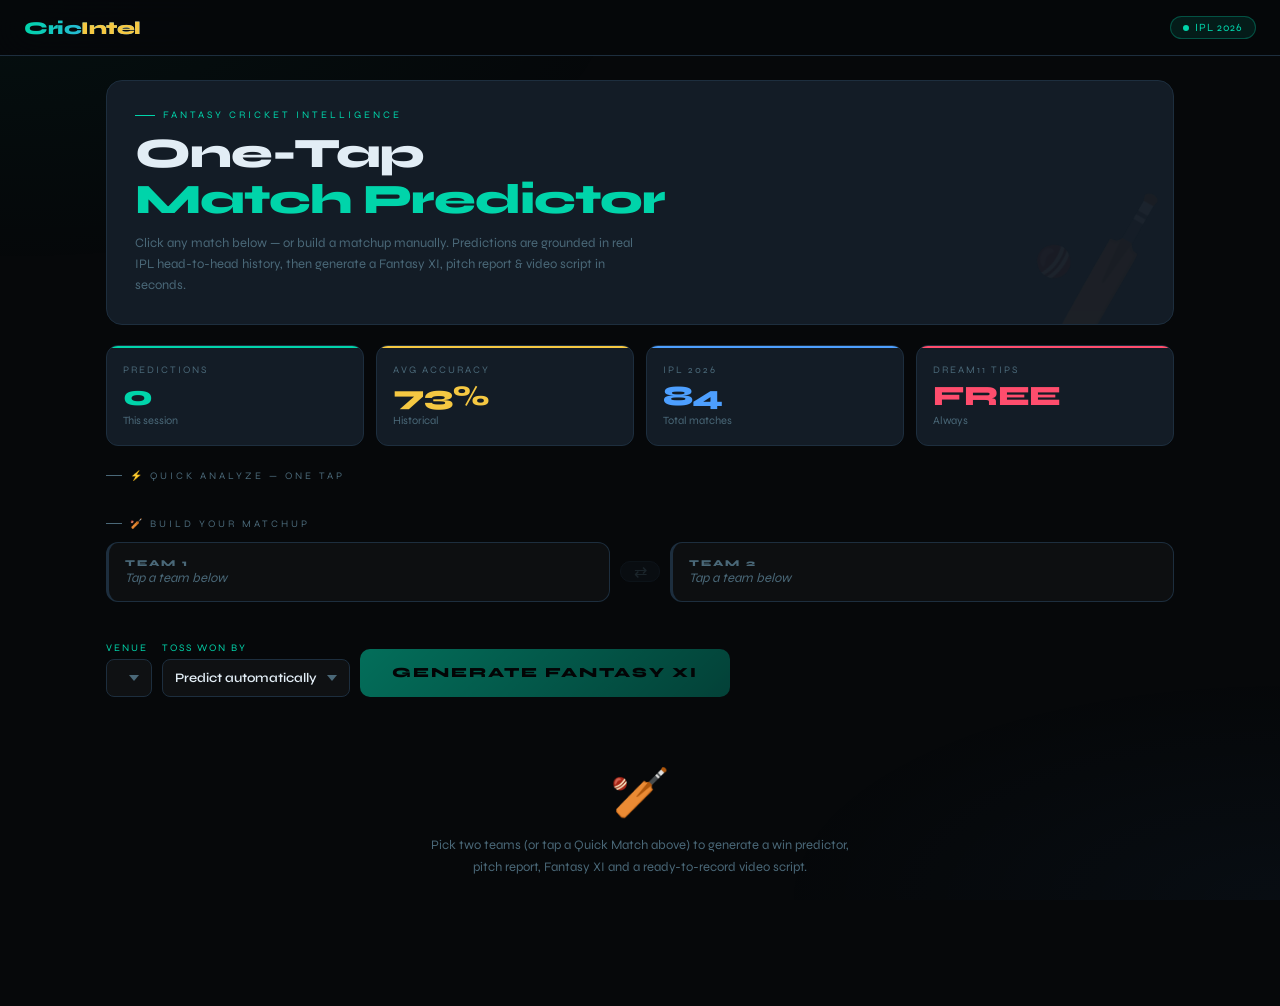
==== commit 921f123e: "Rename index (5).html to index.html" ====
--- a/index.html
+++ b/index.html
@@ -530,8 +530,8 @@
 
 </div>
 
-<script src="data.js?v=2"></script>
-<script src="api.js?v=2"></script>
-<script src="app.js?v=2"></script>
+<script src="data.js?v=3"></script>
+<script src="api.js?v=3"></script>
+<script src="app.js?v=3"></script>
 </body>
 </html>
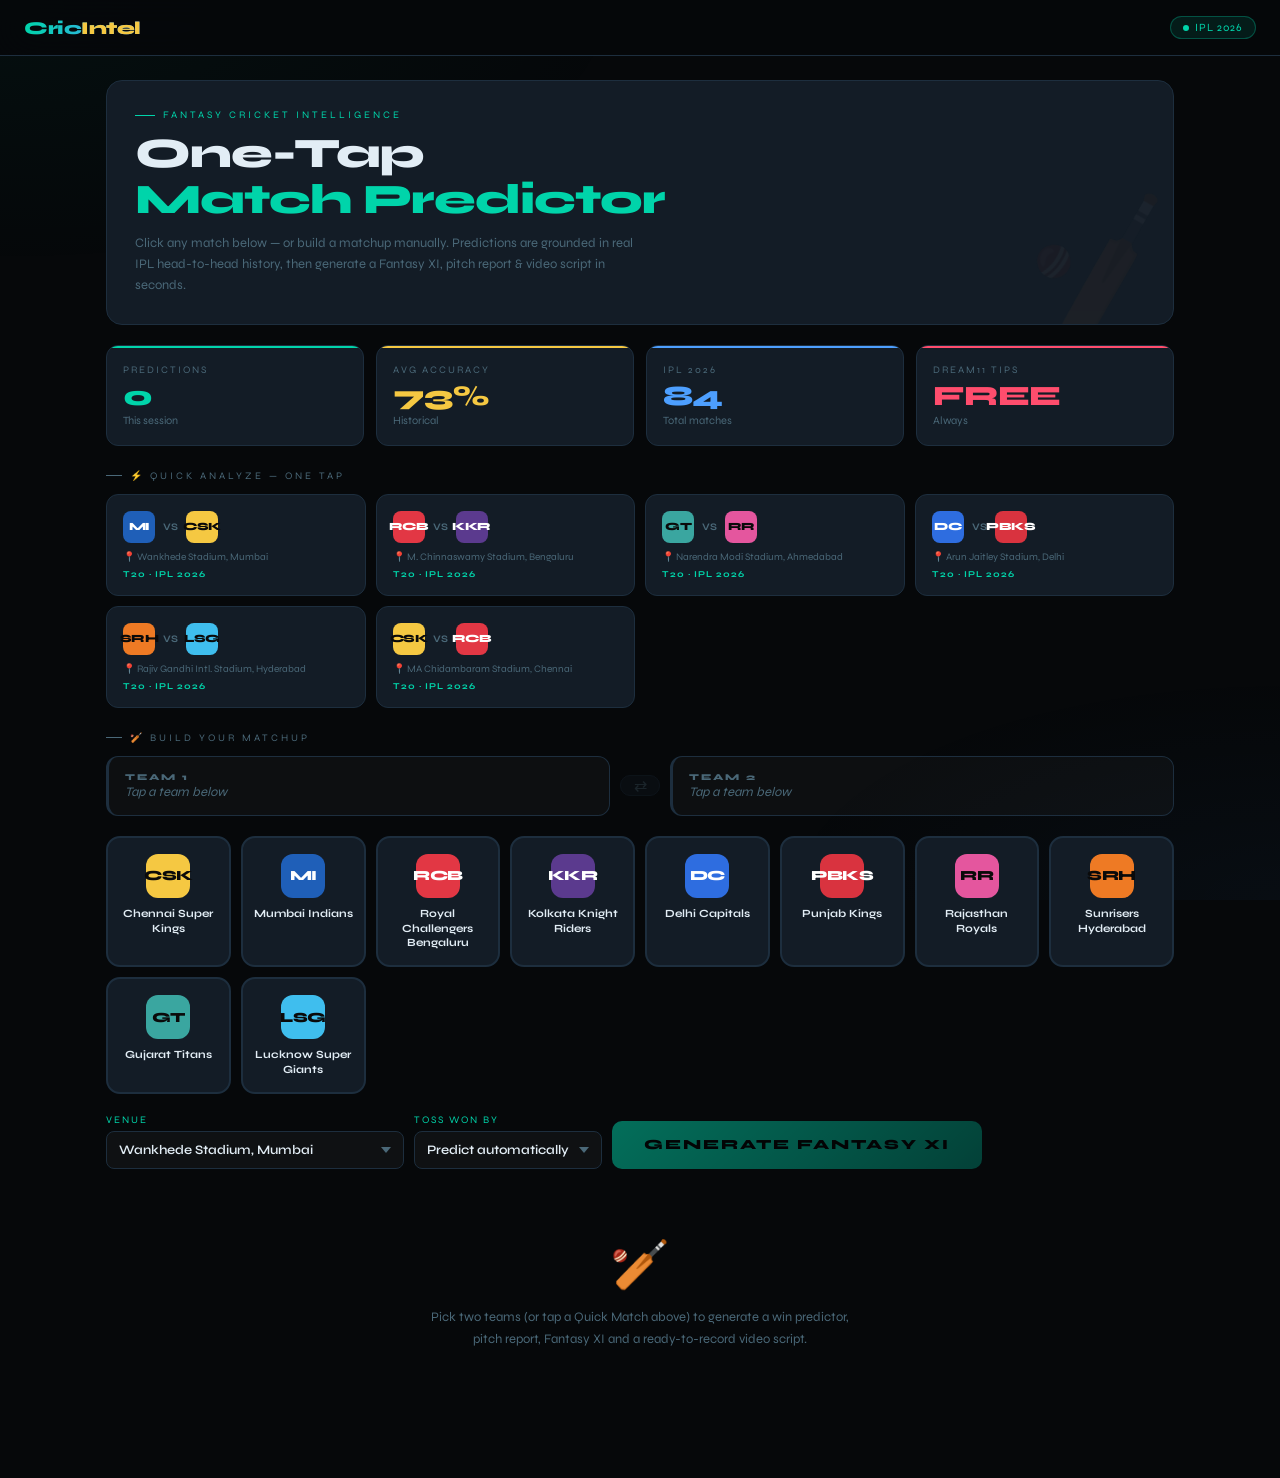
==== commit ada77635: "Add files via upload" ====
--- a/index.html
+++ b/index.html
@@ -530,8 +530,8 @@
 
 </div>
 
-<script src="data.js?v=3"></script>
-<script src="api.js?v=3"></script>
-<script src="app.js?v=3"></script>
+<script src="data.js?v=2"></script>
+<script src="api.js?v=2"></script>
+<script src="app.js?v=2"></script>
 </body>
 </html>
